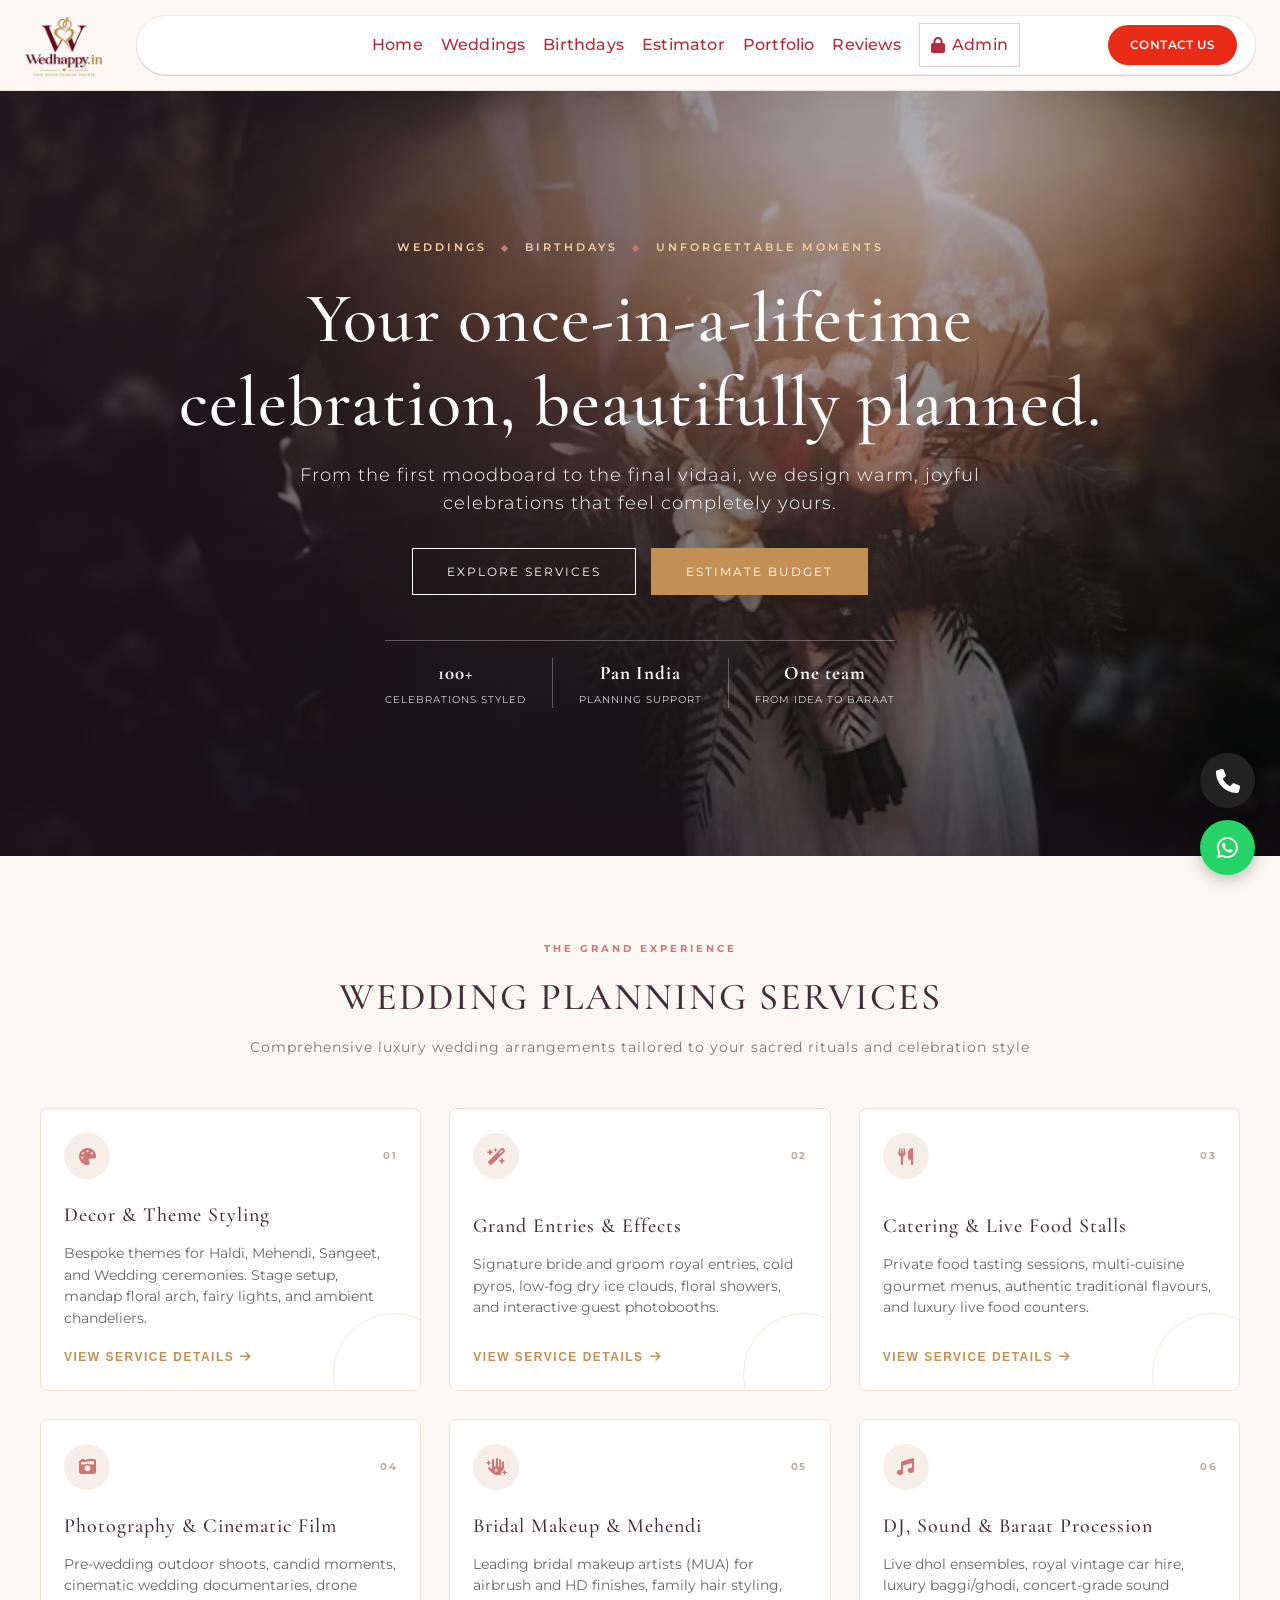
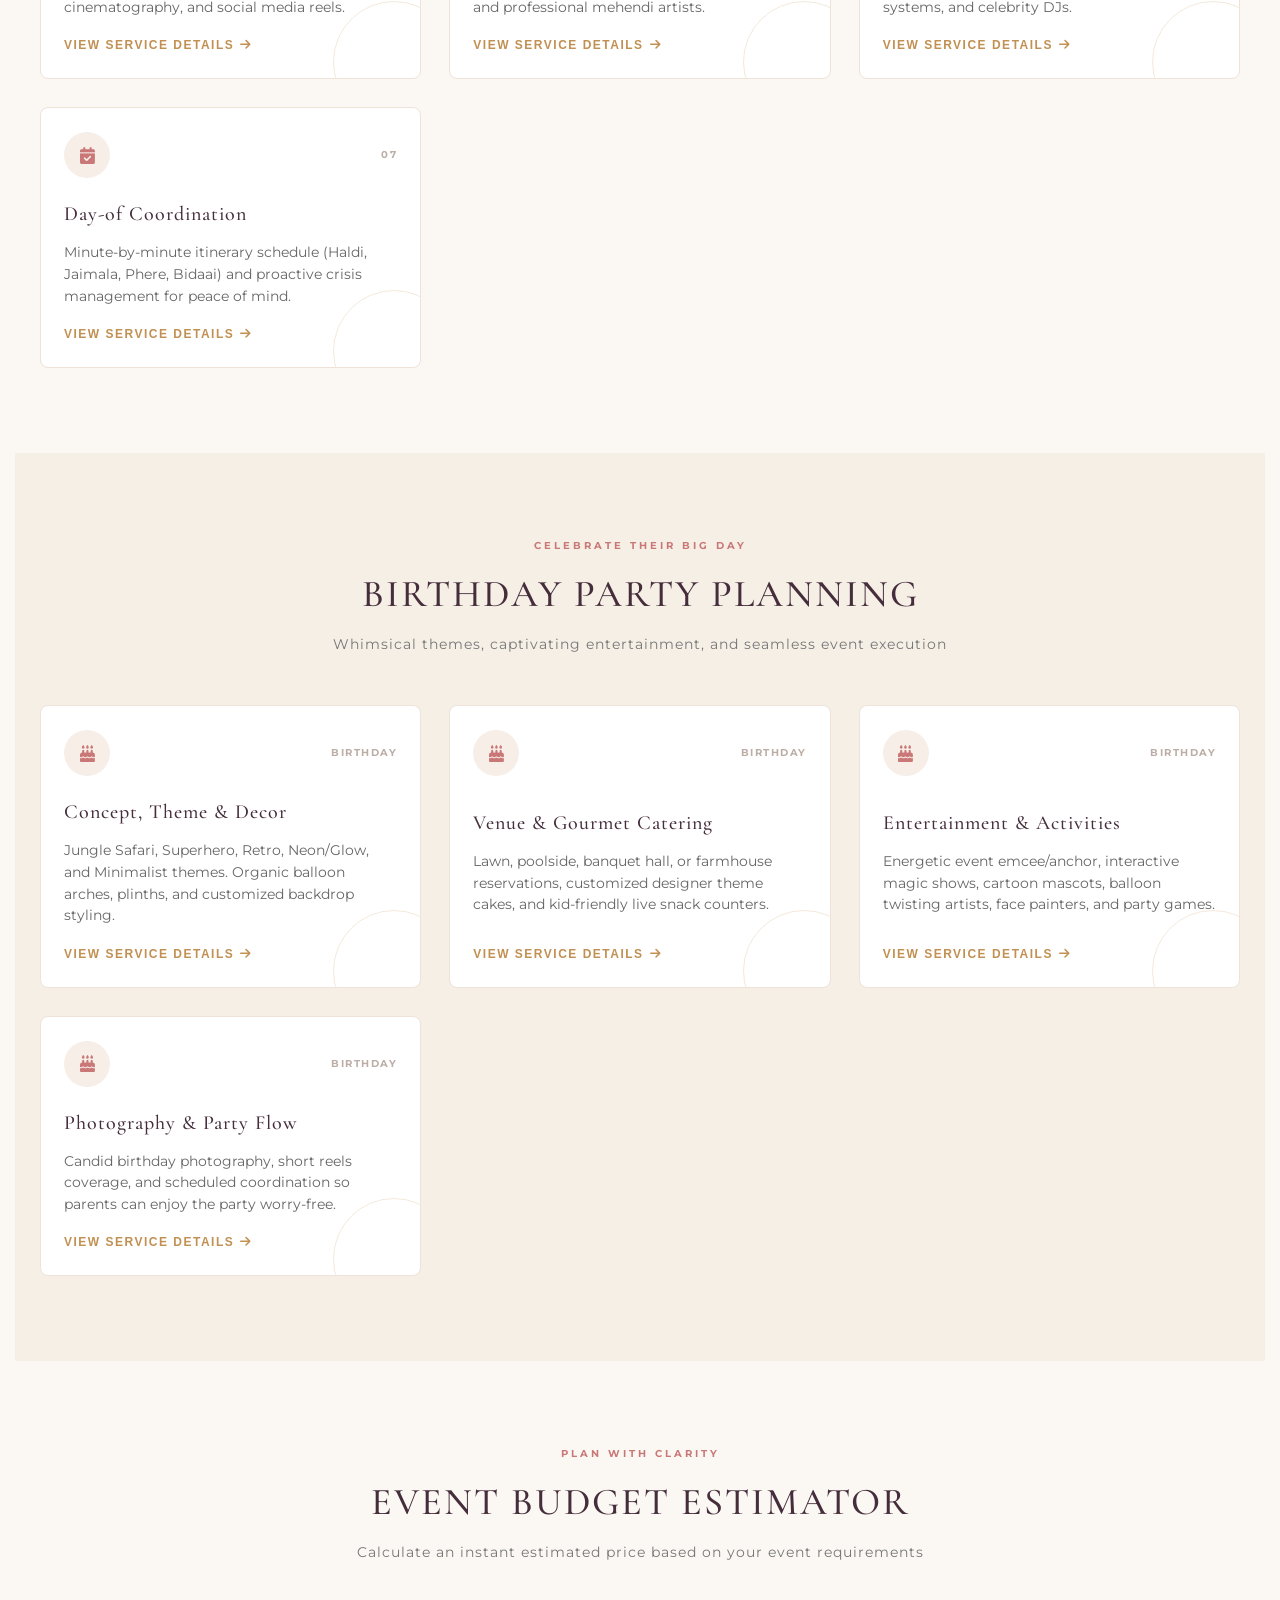
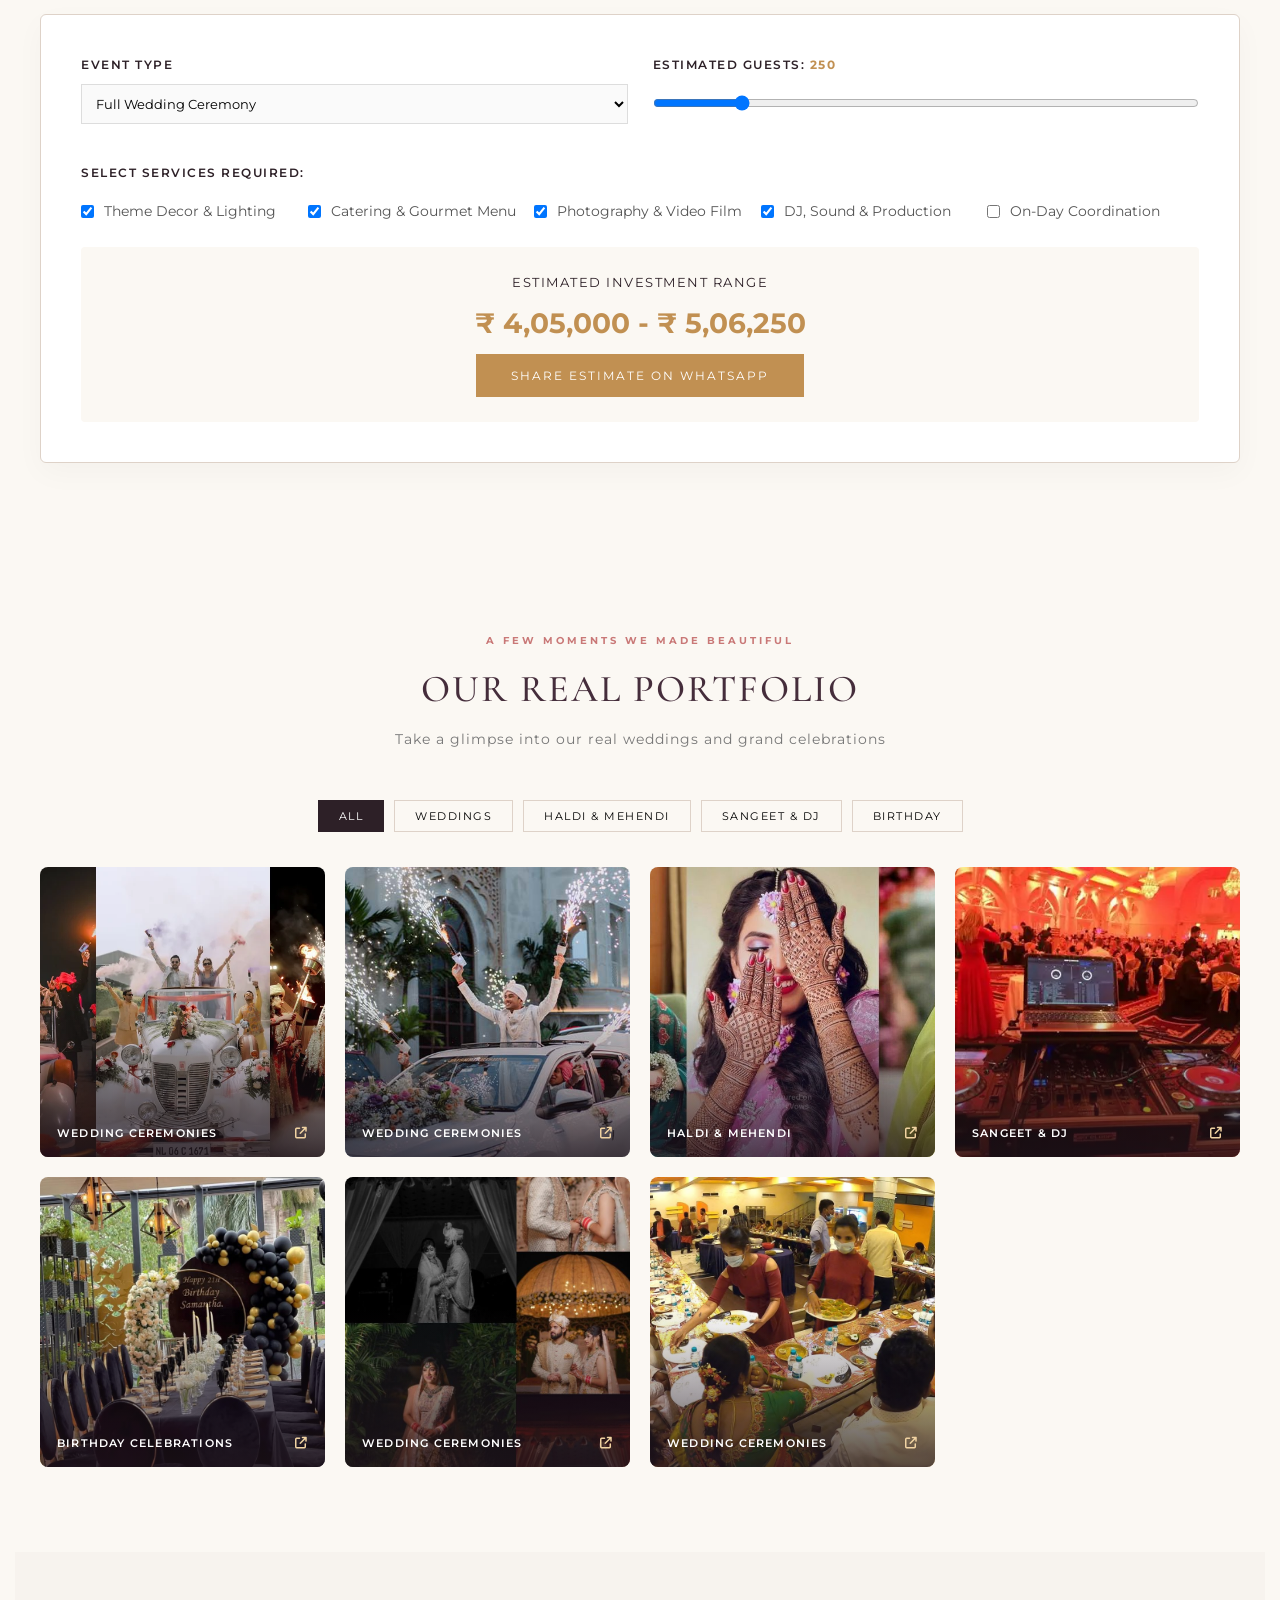
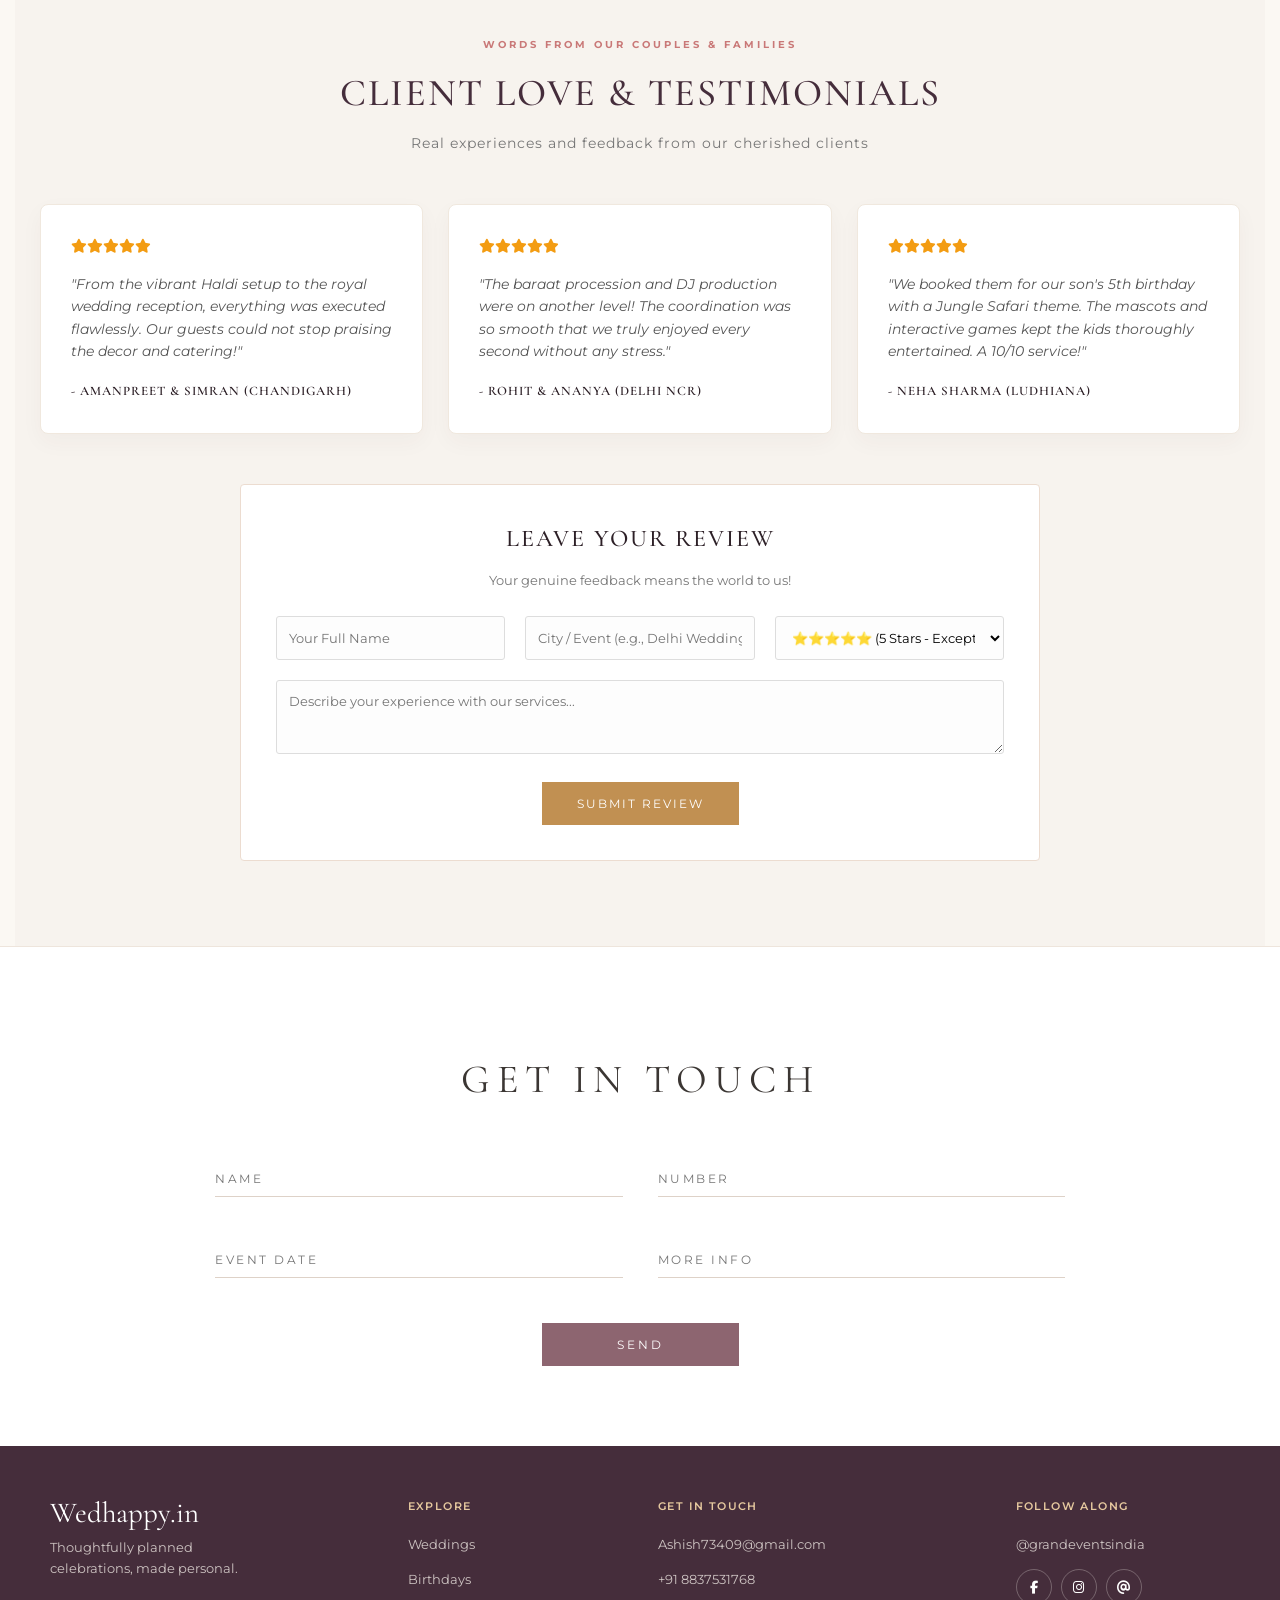
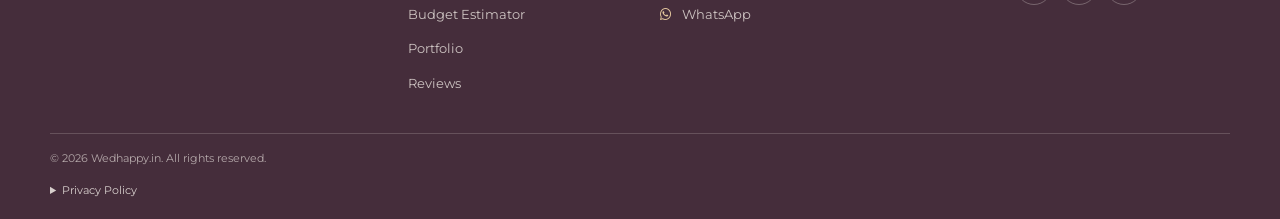
==== index.html @ eea7ccdf "logo added" ====
<!DOCTYPE html>
<html lang="en">
<head>
  <meta charset="UTF-8">
  <meta name="viewport" content="width=device-width, initial-scale=1.0">
  <title>WedHappy | Wedding Planner & Event Management</title>
  <meta name="description" content="Plan your dream wedding with WedHappy. Explore wedding planning, birthday celebrations, event decoration, and budget estimation services.">
  <meta name="keywords" content="wedding planner, event management, birthday party planner, wedding decor, catering services, event budget estimator, WedHappy, luxury wedding planner India">
  <meta name="robots" content="index, follow">
  <link rel="canonical" href="https://wedhappy.in/">

  <!-- Schema.org JSON-LD Structured Data -->
  <script type="application/ld+json">
  {
    "@context": "https://schema.org",
    "@type": "EventPlanner",
    "name": "WedHappy",
    "url": "https://wedhappy.in/",
    "logo": "https://wedhappy.in/public/new-logo.png",
    "image": "https://wedhappy.in/public/new-logo.png",
    "description": "WedHappy is a premier wedding planning and event management agency in India, specializing in luxury weddings, birthday party planning, theme decor, catering, photography, and event budget estimation.",
    "telephone": "+91-8837531768",
    "email": "Ashish73409@gmail.com",
    "priceRange": "₹₹₹",
    "address": {
      "@type": "PostalAddress",
      "addressCountry": "IN"
    },
    "sameAs": [
      "https://www.instagram.com/grandeventsindia/",
      "https://www.facebook.com/grandeventsindia",
      "https://www.threads.net/@grandeventsindia"
    ],
    "hasOfferCatalog": {
      "@type": "OfferCatalog",
      "name": "Event Management & Planning Services",
      "itemListElement": [
        {
          "@type": "Offer",
          "itemOffered": {
            "@type": "Service",
            "name": "Wedding Planning Services",
            "description": "Comprehensive luxury wedding arrangements tailored to your sacred rituals and celebration style."
          }
        },
        {
          "@type": "Offer",
          "itemOffered": {
            "@type": "Service",
            "name": "Birthday Party Planning",
            "description": "Whimsical themes, captivating entertainment, and seamless event execution for birthdays."
          }
        },
        {
          "@type": "Offer",
          "itemOffered": {
            "@type": "Service",
            "name": "Event Budget Estimator",
            "description": "Instant online budget estimation for weddings, pre-wedding functions, and birthday celebrations."
          }
        }
      ]
    }
  }
  </script>

  <!-- Open Graph / Social Sharing -->
  <meta property="og:type" content="website">
  <meta property="og:site_name" content="WedHappy">
  <meta property="og:title" content="WedHappy | Wedding Planner & Event Management">
  <meta property="og:description" content="Explore wedding planning, birthday celebrations, event decoration, and budget estimation services with WedHappy.">
  <meta property="og:url" content="https://wedhappy.in/">
  <meta property="og:image" content="https://wedhappy.in/public/new-logo.png">
  <meta property="og:image:alt" content="WedHappy wedding and event planning">

  <!-- Twitter / X Sharing -->
  <meta name="twitter:card" content="summary_large_image">
  <meta name="twitter:title" content="WedHappy | Wedding Planner">
  <meta name="twitter:description" content="Plan your dream wedding and celebrations with WedHappy.">
  <meta name="twitter:image" content="https://wedhappy.in/public/new-logo.png">

  <link rel="icon" type="image/png" href="public/bg-l.png">
  
  <!-- Fonts -->
  <link rel="preconnect" href="https://fonts.googleapis.com">
  <link rel="preconnect" href="https://fonts.gstatic.com" crossorigin>
  <link href="https://fonts.googleapis.com/css2?family=Cormorant+Garamond:ital,wght@0,400;0,600;1,400&family=Montserrat:wght@300;400;500;600;700&display=swap" rel="stylesheet">
  
  <!-- FontAwesome -->
  <link rel="stylesheet" href="https://cdnjs.cloudflare.com/ajax/libs/font-awesome/6.4.0/css/all.min.css">

  <!-- Modular CSS Files -->
  <link rel="stylesheet" href="css/main.css">
  <link rel="stylesheet" href="css/components.css">
  <link rel="stylesheet" href="css/admin.css">
</head>
<body>

  <!-- ================= CLIENT FRONTEND VIEW ================= -->
  <main id="mainWebsiteView">
    <!-- NAVIGATION BAR -->
    <header>
      <div class="nav-container">
        <a href="#home" class="brand-logo" id="siteLogo" aria-label="Wedhappy.in home">
          <img src="public/new-logo.png" alt="WedHappy.in, your dream wedding partner" class="logo-img">
        </a>

        <nav aria-label="Main navigation">
          <ul class="nav-links" id="navLinks">
            <li><a href="#home" class="nav-item">Home</a></li>
            <li><a href="#wedding-planner" class="nav-item">Weddings</a></li>
            <li><a href="#birthday-planner" class="nav-item">Birthdays</a></li>
            <li><a href="#estimator" class="nav-item">Estimator</a></li>
            <li><a href="#gallery" class="nav-item">Portfolio</a></li>
            <li><a href="#reviews" class="nav-item">Reviews</a></li>
            <li><a href="#admin" class="admin-nav-link nav-item"><i class="fa fa-lock" aria-hidden="true"></i> Admin</a></li>
            <li><a href="#contact" class="contact-nav-link nav-item">Contact Us</a></li>
          </ul>
        </nav>
        <button class="menu-toggle" id="menuToggle" type="button" aria-label="Open navigation menu" aria-expanded="false">
          <i class="fa fa-bars" aria-hidden="true"></i>
        </button>
      </div>
    </header>

    <!-- HERO SECTION -->
    <section class="hero" id="home">
      <span class="hero-eyebrow">WEDDINGS <i class="fa fa-diamond"></i> BIRTHDAYS <i class="fa fa-diamond"></i> UNFORGETTABLE MOMENTS</span>
      <h1 id="heroTitle">Your once-in-a-lifetime celebration, beautifully planned.</h1>
      <p id="heroSubtitle">From the first moodboard to the final vidaai, we design warm, joyful celebrations that feel completely yours.</p>
      <div class="hero-btn-group">
        <a href="#wedding-planner" class="btn-luxury">Explore Services</a>
        <a href="#estimator" class="btn-luxury btn-gold">Estimate Budget</a>
      </div>
      <div class="hero-proof" aria-label="Why couples choose Grand Celebrations">
        <span><strong>100+</strong> celebrations styled</span>
        <span><strong>Pan India</strong> planning support</span>
        <span><strong>One team</strong> from idea to baraat</span>
      </div>
    </section>

    <!-- WEDDING PLANNER SERVICES -->
    <section class="section-padding" id="wedding-planner">
      <div class="section-header">
        <span class="section-kicker">THE GRAND EXPERIENCE</span>
        <h2 class="section-title">Wedding Planning Services</h2>
        <p class="section-subtitle">Comprehensive luxury wedding arrangements tailored to your sacred rituals and celebration style</p>
      </div>
      <div class="services-grid" id="weddingServicesGrid"></div>
    </section>

    <!-- BIRTHDAY PARTY PLANNER SERVICES -->
    <section class="section-padding birthday-section" id="birthday-planner">
      <div class="section-header">
        <span class="section-kicker">CELEBRATE THEIR BIG DAY</span>
        <h2 class="section-title">Birthday Party Planning</h2>
        <p class="section-subtitle">Whimsical themes, captivating entertainment, and seamless event execution</p>
      </div>
      <div class="services-grid" id="birthdayServicesGrid"></div>
    </section>

    <!-- BUDGET CALCULATOR / ESTIMATOR -->
    <section class="section-padding" id="estimator">
      <div class="section-header">
        <span class="section-kicker">PLAN WITH CLARITY</span>
        <h2 class="section-title">Event Budget Estimator</h2>
        <p class="section-subtitle">Calculate an instant estimated price based on your event requirements</p>
      </div>

      <div class="calc-box">
        <div class="calc-row">
          <div class="calc-field">
            <label for="calcEventType">Event Type</label>
            <select id="calcEventType">
              <option value="wedding">Full Wedding Ceremony</option>
              <option value="prewedding">Pre-Wedding / Sangeet / Haldi</option>
              <option value="birthday">Birthday Party Celebration</option>
            </select>
          </div>

          <div class="calc-field">
            <label for="guestCount">Estimated Guests: <span id="guestCountVal" class="guest-count-val">250</span></label>
            <input type="range" id="guestCount" min="50" max="1500" step="50" value="250">
          </div>
        </div>

        <label class="calc-field-title">Select Services Required:</label>
        <div class="checkbox-group">
          <label class="checkbox-item"><input type="checkbox" id="srvDecor" checked> Theme Decor & Lighting</label>
          <label class="checkbox-item"><input type="checkbox" id="srvCatering" checked> Catering & Gourmet Menu</label>
          <label class="checkbox-item"><input type="checkbox" id="srvPhoto" checked> Photography & Video Film</label>
          <label class="checkbox-item"><input type="checkbox" id="srvDj" checked> DJ, Sound & Production</label>
          <label class="checkbox-item"><input type="checkbox" id="srvCoordination"> On-Day Coordination</label>
        </div>

        <div class="estimate-result">
          <p class="result-title">Estimated Investment Range</p>
          <span id="estimatedPriceDisplay">₹ 2,75,000 - ₹ 3,50,000</span>
          <button class="btn-luxury btn-gold" id="btnSendBudget">Share Estimate On WhatsApp</button>
        </div>
      </div>
    </section>

    <!-- PORTFOLIO / REAL GALLERY -->
    <section class="section-padding" id="gallery">
      <div class="section-header">
        <span class="section-kicker">A FEW MOMENTS WE MADE BEAUTIFUL</span>
        <h2 class="section-title">Our Real Portfolio</h2>
        <p class="section-subtitle">Take a glimpse into our real weddings and grand celebrations</p>
      </div>

      <div class="filter-buttons">
        <button class="filter-btn active" data-category="all">All</button>
        <button class="filter-btn" data-category="wedding">Weddings</button>
        <button class="filter-btn" data-category="haldi">Haldi & Mehendi</button>
        <button class="filter-btn" data-category="sangeet">Sangeet & DJ</button>
        <button class="filter-btn" data-category="birthday">Birthday</button>
      </div>

      <div class="gallery-grid" id="galleryGrid"></div>
    </section>

    <!-- TESTIMONIALS & USER REVIEWS -->
    <section class="section-padding reviews-section" id="reviews">
      <div class="section-header">
        <span class="section-kicker">WORDS FROM OUR COUPLES &amp; FAMILIES</span>
        <h2 class="section-title">Client Love & Testimonials</h2>
        <p class="section-subtitle">Real experiences and feedback from our cherished clients</p>
      </div>

      <div class="testimonial-grid" id="reviewsContainer"></div>

      <div class="add-review-wrapper">
        <h3 class="serif-font" style="text-align: center; margin-bottom: 12px; font-size: 24px;">Leave Your Review</h3>
        <p style="text-align:center; font-size: 13px; color: #777; margin-bottom: 25px;">Your genuine feedback means the world to us!</p>
        
        <form id="userReviewForm">
          <div class="review-form-grid">
            <input type="text" id="reviewAuthor" placeholder="Your Full Name" required>
            <input type="text" id="reviewCity" placeholder="City / Event (e.g., Delhi Wedding)" required>
            <select id="reviewRating" required>
              <option value="5">⭐⭐⭐⭐⭐ (5 Stars - Exceptional)</option>
              <option value="4">⭐⭐⭐⭐ (4 Stars - Great)</option>
              <option value="3">⭐⭐⭐ (3 Stars - Good)</option>
            </select>
          </div>
          <textarea id="reviewComment" rows="3" placeholder="Describe your experience with our services..." required></textarea>
          <div style="text-align: center; margin-top: 20px;">
            <button type="submit" class="btn-luxury btn-gold">Submit Review</button>
          </div>
        </form>
      </div>
    </section>

    <!-- GET IN TOUCH FORM -->
    <section class="contact-wrapper" id="contact">
      <div class="contact-container">
        <h2 class="contact-title serif-font">GET IN TOUCH</h2>
        <form id="weddingInquiryForm">
          <div class="form-grid">
            <div class="form-group">
              <input type="text" id="clientName" placeholder="NAME" required>
            </div>
            <div class="form-group">
              <input type="tel" id="clientNumber" placeholder="NUMBER" required>
            </div>
            <div class="form-group">
              <input type="text" id="weddingDate" placeholder="Event DATE" onfocus="(this.type='date')" onblur="(this.type='text')">
            </div>
            <div class="form-group">
              <input type="text" id="moreInfo" placeholder="MORE INFO">
            </div>
          </div>
          <button type="submit" class="btn-send">SEND</button>
        </form>
      </div>
    </section>

    <!-- FOOTER -->
    <footer>
      <div class="footer-inner">
        <div class="footer-grid">
          <div class="footer-col footer-intro">
            <a href="#home" class="footer-brand">Wedhappy.in</a>
            <p>Thoughtfully planned celebrations, made personal.</p>
          </div>
          <div class="footer-col">
            <h4 class="serif-font">EXPLORE</h4>
            <ul class="footer-links">
              <li><a href="#wedding-planner">Weddings</a></li>
              <li><a href="#birthday-planner">Birthdays</a></li>
              <li><a href="#estimator">Budget Estimator</a></li>
              <li><a href="#gallery">Portfolio</a></li>
              <li><a href="#reviews">Reviews</a></li>
            </ul>
          </div>
          <div class="footer-col">
            <h4 class="serif-font">GET IN TOUCH</h4>
            <ul class="footer-links footer-contact-links">
              <li><a href="mailto:Ashish73409@gmail.com" id="footerEmail"><i class="fa-solid fa-envelope" aria-hidden="true"></i> Ashish73409@gmail.com</a></li>
              <li><a href="tel:+918837531768" id="footerPhone"><i class="fa-solid fa-phone" aria-hidden="true"></i> +91 88375 31768</a></li>
              <li><a href="https://wa.me/918837531768" id="footerWhatsapp" target="_blank" rel="noopener noreferrer"><i class="fa-brands fa-whatsapp" aria-hidden="true"></i> WhatsApp</a></li>
            </ul>
          </div>
          <div class="footer-col">
            <h4 class="serif-font">FOLLOW ALONG</h4>
            <a href="https://www.instagram.com/grandeventsindia/" class="footer-handle" id="footerHandle" target="_blank" rel="noopener noreferrer">@grandeventsindia</a>
            <div class="footer-social" aria-label="Social media links">
              <a href="https://www.facebook.com/grandeventsindia" id="footerFacebook" target="_blank" rel="noopener noreferrer" aria-label="Facebook" title="Facebook"><i class="fa-brands fa-facebook-f" aria-hidden="true"></i></a>
              <a href="https://www.instagram.com/grandeventsindia/" id="footerInstagram" target="_blank" rel="noopener noreferrer" aria-label="Instagram" title="Instagram"><i class="fa-brands fa-instagram" aria-hidden="true"></i></a>
              <a href="https://www.threads.net/@grandeventsindia" id="footerThreads" target="_blank" rel="noopener noreferrer" aria-label="Threads" title="Threads"><i class="fa-solid fa-at" aria-hidden="true"></i></a>
            </div>
          </div>
        </div>

        <div class="footer-bottom">
          <span>&copy; <span id="footerYear"></span> Wedhappy.in. All rights reserved.</span>
          <details class="footer-policy" id="privacy-policy">
            <summary>Privacy Policy</summary>
            <div class="footer-policy-content">
              <p>Inquiry details and reviews submitted on this site are saved in this browser on this device. They are not sent to a website server by this site.</p>
              <p>When you submit an inquiry, WhatsApp opens with the details you entered so you can choose whether to send them. WhatsApp handles any information you share there under its own privacy policy.</p>
              <p>Reviews include the name, city, rating, and comment you provide, and are shown on this site in this browser. Avoid entering sensitive personal information.</p>
              <p>To remove locally saved information, clear this site's data in your browser settings. For questions, contact <a href="mailto:Ashish73409@gmail.com">Ashish73409@gmail.com</a>.</p>
            </div>
          </details>
        </div>
      </div>
    </footer>

    <!-- FLOATING ACTIONS -->
    <div class="floating-actions">
      <a href="tel:8837531768" class="action-btn btn-phone" id="floatingPhone" title="Direct Phone Call">
        <i class="fa fa-phone"></i>
      </a>
      <a href="https://wa.me/918837531768?text=Hey,%20I%20am%20looking%20for%20Event%20services." target="_blank" class="action-btn btn-whatsapp" id="floatingWhatsapp" title="Chat on WhatsApp">
        <i class="fab fa-whatsapp"></i>
      </a>
    </div>

    <!-- SERVICE DETAIL MODAL -->
    <div class="modal-overlay" id="serviceModal">
      <div class="modal-content">
        <button class="close-modal" id="closeModalBtn" aria-label="Close Modal">&times;</button>
        <h3 class="serif-font modal-title" id="modalTitle">Service Title</h3>
        <p class="modal-desc" id="modalDesc">Service details</p>
        <button class="btn-luxury btn-gold modal-btn" id="modalBookBtn">
          Inquire For This Service On WhatsApp
        </button>
      </div>
    </div>
  </main>

  <!-- ================= ADMIN PORTAL VIEW (#admin) ================= -->
  <aside id="adminContainer" class="admin-wrapper" style="display: none;">
    <!-- LOGIN SCREEN -->
    <div id="adminLoginScreen" class="admin-login-box">
      <div class="admin-card">
        <h2 class="serif-font" style="margin-bottom: 8px;">Admin Portal Login</h2>
        <p style="font-size: 13px; color: #777; margin-bottom: 25px;">Enter credentials to manage images, services, and content</p>
        <form id="adminLoginForm">
          <div class="admin-form-group">
            <label for="adminUser">Username</label>
            <input type="text" id="adminUser" placeholder="Enter Username" required>
          </div>
          <div class="admin-form-group">
            <label for="adminPass">Password</label>
            <input type="password" id="adminPass" placeholder="Enter Password" required>
          </div>
          <div id="loginErrorMsg" class="error-msg" style="display: none;">Invalid Username or Password!</div>
          <button type="submit" class="btn-luxury btn-gold" style="width: 100%; margin-top: 15px;">Login to Dashboard</button>
          <button type="button" class="btn-text-back" id="btnBackToSite">Back to Main Website</button>
        </form>
      </div>
    </div>

    <!-- DASHBOARD -->
    <div id="adminDashboard" style="display: none;" class="admin-dashboard">
      <div class="admin-topbar">
        <div>
          <h2 class="serif-font">Control Center & Dashboard</h2>
          <span style="font-size: 13px; color: #888;">Logged in as: <strong>Admin@1</strong></span>
        </div>
        <div style="display: flex; gap: 10px;">
          <button class="btn-admin-action" id="btnViewLiveSite"><i class="fa fa-eye"></i> View Live Site</button>
          <button class="btn-admin-danger" id="btnAdminLogout"><i class="fa fa-sign-out-alt"></i> Logout</button>
        </div>
      </div>

      <!-- TABS -->
      <div class="admin-tabs">
        <button class="admin-tab-btn active" data-tab="tabPortfolio"><i class="fa fa-images"></i> Manage Portfolio Images</button>
        <button class="admin-tab-btn" data-tab="tabBirthdays"><i class="fa fa-birthday-cake"></i> Manage Birthday Services</button>
        <button class="admin-tab-btn" data-tab="tabGeneral"><i class="fa fa-cog"></i> General Settings & Footer</button>
        <button class="admin-tab-btn" data-tab="tabReviews"><i class="fa fa-star"></i> Reviews & Inquiries</button>
      </div>

      <!-- TAB 1: PORTFOLIO -->
      <section id="tabPortfolio" class="admin-tab-pane active">
        <div class="admin-content-grid">
          <div class="admin-section-card">
            <h3>Add New Portfolio Image</h3>
            <form id="addImageForm">
              <div class="admin-form-group">
                <label for="newImageCategory">Select Category</label>
                <select id="newImageCategory" required>
                  <option value="wedding">Weddings</option>
                  <option value="haldi">Haldi & Mehendi</option>
                  <option value="sangeet">Sangeet & DJ</option>
                  <option value="birthday">Birthday</option>
                </select>
              </div>
              <div class="admin-form-group">
                <label for="newImageFile">Upload From Device</label>
                <input type="file" id="newImageFile" accept="image/*">
                <small style="color: #777;">Or provide image URL below:</small>
              </div>
              <div class="admin-form-group">
                <label for="newImageUrl">Direct Image URL</label>
                <input type="url" id="newImageUrl" placeholder="https://images.unsplash.com/...">
              </div>
              <button type="submit" class="btn-luxury btn-gold" style="width:100%;">Upload & Add To Portfolio</button>
            </form>
          </div>

          <div class="admin-section-card">
            <h3>Existing Portfolio Photos</h3>
            <p style="font-size: 13px; color: #777; margin-bottom: 15px;">Delete or view current images in the gallery:</p>
            <div id="adminGalleryList" class="admin-gallery-preview-grid"></div>
          </div>
        </div>
      </section>

      <!-- TAB 2: BIRTHDAYS -->
      <section id="tabBirthdays" class="admin-tab-pane">
        <div class="admin-content-grid">
          <div class="admin-section-card">
            <h3 id="birthdayFormHeading">Add New Birthday Service</h3>
            <form id="birthdayServiceForm">
              <input type="hidden" id="editBirthdayServiceId">
              <div class="admin-form-group">
                <label for="bdayTitle">Service Title</label>
                <input type="text" id="bdayTitle" placeholder="e.g., Theme Balloon Setup" required>
              </div>
              <div class="admin-form-group">
                <label for="bdayShortDesc">Short Description (Card View)</label>
                <textarea id="bdayShortDesc" rows="3" placeholder="Brief summary visible on homepage card" required></textarea>
              </div>
              <div class="admin-form-group">
                <label for="bdayDetailedDesc">Detailed Inclusions (Popup View)</label>
                <textarea id="bdayDetailedDesc" rows="3" placeholder="Complete details for modal popup" required></textarea>
              </div>
              <button type="submit" id="bdaySubmitBtn" class="btn-luxury btn-gold" style="width: 100%;">Add Service</button>
              <button type="button" id="bdayCancelEditBtn" style="display:none; margin-top:8px; width:100%;" class="btn-text-back">Cancel Edit</button>
            </form>
          </div>

          <div class="admin-section-card">
            <h3>Current Birthday Planning Services</h3>
            <div id="adminBirthdayList" class="admin-list-container"></div>
          </div>
        </div>
      </section>

      <!-- TAB 3: GENERAL & FOOTER -->
      <section id="tabGeneral" class="admin-tab-pane">
        <div class="admin-section-card" style="max-width: 750px; margin: auto;">
          <h3>Homepage & Footer Details</h3>
          <form id="editContentForm">
            <div class="admin-form-group">
              <label for="editHeroTitle">Hero Headline</label>
              <input type="text" id="editHeroTitle" required>
            </div>
            <div class="admin-form-group">
              <label for="editHeroSubtitle">Hero Subtitle / Tagline</label>
              <textarea id="editHeroSubtitle" rows="3" required></textarea>
            </div>
            <div class="admin-form-group">
              <label for="editPhone">Contact Phone Number</label>
              <input type="text" id="editPhone" required>
            </div>
            <div class="admin-form-group">
              <label for="editWhatsapp">WhatsApp Number (Country code included, no + or spaces)</label>
              <input type="text" id="editWhatsapp" required>
            </div>
            <div class="admin-form-group">
              <label for="editEmail">Contact Email Address</label>
              <input type="email" id="editEmail" required>
            </div>
            <div class="admin-form-group">
              <label for="editSocialHandle">Social Media Handle (Footer)</label>
              <input type="text" id="editSocialHandle" required>
            </div>
            <div class="admin-rate-settings">
              <h4>Estimator Budget Rates (INR)</h4>
              <div class="admin-rate-grid">
                <div class="admin-form-group">
                  <label for="estimatorWeddingRate">Wedding per guest</label>
                  <input type="number" id="estimatorWeddingRate" min="0" step="100" required>
                </div>
                <div class="admin-form-group">
                  <label for="estimatorPreweddingRate">Pre-wedding per guest</label>
                  <input type="number" id="estimatorPreweddingRate" min="0" step="100" required>
                </div>
                <div class="admin-form-group">
                  <label for="estimatorBirthdayRate">Birthday per guest</label>
                  <input type="number" id="estimatorBirthdayRate" min="0" step="100" required>
                </div>
                <div class="admin-form-group">
                  <label for="estimatorDecorCost">Decor &amp; lighting</label>
                  <input type="number" id="estimatorDecorCost" min="0" step="1000" required>
                </div>
                <div class="admin-form-group">
                  <label for="estimatorPhotoCost">Photography &amp; video</label>
                  <input type="number" id="estimatorPhotoCost" min="0" step="1000" required>
                </div>
                <div class="admin-form-group">
                  <label for="estimatorDjCost">DJ &amp; production</label>
                  <input type="number" id="estimatorDjCost" min="0" step="1000" required>
                </div>
                <div class="admin-form-group">
                  <label for="estimatorCoordinationCost">On-day coordination</label>
                  <input type="number" id="estimatorCoordinationCost" min="0" step="1000" required>
                </div>
                <div class="admin-form-group">
                  <label for="estimatorRangePercent">Upper estimate margin (%)</label>
                  <input type="number" id="estimatorRangePercent" min="0" max="300" step="1" required>
                </div>
              </div>
            </div>
            <button type="submit" class="btn-luxury btn-gold" style="width: 100%;">Save Website & Footer Changes</button>
          </form>
        </div>
      </section>

      <!-- TAB 4: REVIEWS & INQUIRIES -->
      <section id="tabReviews" class="admin-tab-pane">
        <div class="admin-content-grid">
          <div class="admin-section-card">
            <h3>Manage Client Reviews</h3>
            <div id="adminReviewsList" class="admin-list-container"></div>
          </div>
          <div class="admin-section-card">
            <h3>Received Form Inquiries</h3>
            <div id="adminInquiriesList" class="admin-list-container"></div>
          </div>
        </div>
      </section>
    </div>
  </aside>

  <!-- Modular Scripts in Order -->
  <script src="js/storage.js"></script>
  <script src="js/services.js"></script>
  <script src="js/gallery.js"></script>
  <script src="js/estimator.js"></script>
  <script src="js/reviews.js"></script>
  <script src="js/admin.js"></script>
  <script src="js/app.js"></script>
</body>
</html>
---- css/main.css ----
:root {
  --primary-color: #2d2027;
  --bg-cream: #fbf8f3;
  --card-bg: #ffffff;
  --accent-beige: #efe4db;
  --border-gray: #ded2c8;
  --btn-gray: #8d6570;
  --btn-hover: #684852;
  --whatsapp-green: #25D366;
  --call-black: #222222;
  --gold: #c19052;
  --rose: #c97877;
  --plum: #452d3b;
}

* {
  box-sizing: border-box;
  margin: 0;
  padding: 0;
  scroll-behavior: smooth;
}

body {
  font-family: 'Montserrat', sans-serif;
  background-color: var(--bg-cream);
  color: var(--primary-color);
  line-height: 1.6;
  overflow-x: hidden;
}

h1, h2, h3, h4, .serif-font {
  font-family: 'Cormorant Garamond', serif;
  letter-spacing: 2px;
  text-transform: uppercase;
  font-weight: 500;
}

a {
  text-decoration: none;
  color: inherit;
}
header {
  position: sticky;
  top: 0;
  z-index: 1000;
  background: rgba(251, 248, 243, 0.97);
  border-bottom: 1px solid rgba(69, 45, 59, 0.1);
  backdrop-filter: blur(12px);
}

.nav-container {
  max-width: 1440px;
  margin: 0 auto;
  min-height: 76px;
  padding: 5px 24px;
  display: flex;
  justify-content: flex-start;
  align-items: center;
  gap: 32px;
  position: relative;
}

.brand-logo {
  display: flex;
  flex-direction: column;
  align-items: center;
  flex-shrink: 0;
}

.logo-img {
  width: 80px;
  height: 80px;
  object-fit: contain;
  display: block;
  mix-blend-mode: multiply;
}

.logo-divider {
  display: flex;
  align-items: center;
  justify-content: center;
  gap: 7px;
  width: 76%;
  margin: 2px 0;
  color: var(--gold);
}

.logo-divider::before,
.logo-divider::after {
  content: '';
  flex: 1;
  height: 1px;
  background: currentColor;
}

.logo-divider i {
  font-size: 10px;
}

.logo-tagline {
  color: var(--gold);
  font-size: 8px;
  font-weight: 500;
  letter-spacing: 0.8px;
  line-height: 1.2;
  white-space: nowrap;
}

nav {
  display: flex;
  align-items: center;
  flex: 1;
  min-height: 60px;
  padding: 0 18px;
  background: #fff;
  border: 1px solid rgba(69, 45, 59, 0.1);
  border-radius: 999px;
  box-shadow: 0 1px 0 rgba(45, 32, 39, 0.16);
}

.nav-links {
  position: relative;
  display: flex;
  list-style: none;
  gap: clamp(10px, 1.4vw, 24px);
  align-items: center;
  justify-content: center;
  margin: 0;
  padding: 0;
  width: 100%;
}

.nav-links li:last-child {
  position: absolute;
  right: 0;
}

.nav-item {
  text-decoration: none;
  color: #b32c3e;
  font-size: 16px;
  font-weight: 500;
  letter-spacing: 0.2px;
  transition: color 0.3s ease;
}

.nav-item:hover {
  color: var(--plum);
}

.admin-nav-link {
  display: inline-flex;
  align-items: center;
  gap: 7px;
  padding: 8px 11px;
  border: 1px solid var(--border-gray);
  transition: color 0.3s ease, border-color 0.3s ease, background 0.3s ease;
}

.admin-nav-link:hover {
  border-color: var(--gold);
  background: #fff;
}

.contact-nav-link {
  display: inline-flex;
  align-items: center;
  justify-content: center;
  min-height: 40px;
  padding: 0 22px;
  border-radius: 999px;
  background: #e72b16;
  color: #fff;
  font-size: 12px;
  font-weight: 600;
  letter-spacing: 0.4px;
  text-transform: uppercase;
  white-space: nowrap;
}

.contact-nav-link:hover {
  background: #c52534;
  color: #fff;
}

.menu-toggle {
  display: none;
  width: 42px;
  height: 42px;
  place-items: center;
  color: var(--plum);
  background: #fff;
  border: 1px solid var(--border-gray);
  cursor: pointer;
}

.menu-toggle i {
  font-size: 17px;
}
/* HERO */
.hero {
  position: relative;
  height: 85vh;
  min-height: 680px;
  background: linear-gradient(110deg, rgba(35, 20, 29, 0.78), rgba(35, 20, 29, 0.28) 62%, rgba(0,0,0,0.5)), 
              url('../public/hero%20section.avif') center/cover no-repeat;
  display: flex;
  flex-direction: column;
  justify-content: center;
  align-items: center;
  text-align: center;
  color: #fff;
  padding: 20px;
}

.hero::after {
  content: '';
  position: absolute;
  inset: auto 0 0;
  height: 110px;
  background: linear-gradient(transparent, rgba(35, 20, 29, 0.35));
  pointer-events: none;
}

.hero > * {
  position: relative;
  z-index: 1;
}

.hero-eyebrow {
  margin-bottom: 20px;
  color: #f1d3a2;
  font-size: 11px;
  font-weight: 600;
  letter-spacing: 3px;
}

.hero-eyebrow i {
  margin: 0 8px;
  font-size: 7px;
  color: var(--rose);
}

.hero h1 {
  max-width: 960px;
  font-size: clamp(42px, 5.5vw, 72px);
  margin-bottom: 15px;
  line-height: 1.2;
  text-transform: none;
  letter-spacing: 1px;
}

.hero p {
  font-size: 18px;
  font-weight: 300;
  max-width: 780px;
  margin-bottom: 30px;
  letter-spacing: 1px;
}

.hero-btn-group {
  display: flex;
  gap: 15px;
}

.hero-proof {
  display: flex;
  gap: 26px;
  margin-top: 45px;
  padding-top: 17px;
  border-top: 1px solid rgba(255, 255, 255, 0.3);
  color: rgba(255, 255, 255, 0.8);
  font-size: 10px;
  letter-spacing: 1px;
  text-transform: uppercase;
}

.hero-proof span + span {
  padding-left: 26px;
  border-left: 1px solid rgba(255, 255, 255, 0.3);
}

.hero-proof strong {
  display: block;
  margin-bottom: 3px;
  color: #fff;
  font-family: 'Cormorant Garamond', serif;
  font-size: 19px;
  letter-spacing: 1px;
  text-transform: none;
}

/* FOOTER */
footer {
  background: var(--plum);
  color: #f8f3ed;
  padding: 52px 24px 20px;
}

.footer-inner {
  max-width: 1180px;
  margin: 0 auto;
}

.footer-grid {
  display: grid;
  grid-template-columns: 1.2fr 0.8fr 1.2fr 0.8fr;
  gap: 36px;
}

.footer-col h4 {
  color: #e6c99f;
  font-family: 'Montserrat', sans-serif;
  font-size: 11px;
  font-weight: 600;
  letter-spacing: 1.4px;
  margin-bottom: 16px;
}

.footer-col p,
.footer-col a {
  font-size: 13px;
  color: rgba(248, 243, 237, 0.76);
}

.footer-brand {
  display: inline-block;
  margin-bottom: 10px;
  color: #fff !important;
  font-family: 'Cormorant Garamond', serif;
  font-size: 29px !important;
  line-height: 1;
}

.footer-intro p {
  max-width: 220px;
}

.footer-links {
  display: grid;
  gap: 9px;
  list-style: none;
}

.footer-links a,
.footer-handle,
.footer-policy summary,
.footer-policy-content a {
  transition: color 0.2s ease;
}

.footer-links a:hover,
.footer-handle:hover,
.footer-policy summary:hover,
.footer-policy-content a:hover {
  color: #e6c99f;
}

.footer-contact-links a {
  display: inline-flex;
  align-items: center;
  gap: 9px;
}

.footer-contact-links i {
  width: 15px;
  color: #e6c99f;
  text-align: center;
}

.footer-handle {
  display: inline-block;
  margin-bottom: 14px;
}

.footer-social {
  display: flex;
  gap: 9px;
}

.footer-social a {
  display: grid;
  width: 36px;
  height: 36px;
  place-items: center;
  border: 1px solid rgba(248, 243, 237, 0.28);
  border-radius: 50%;
  color: #fff;
  transition: color 0.2s ease, border-color 0.2s ease, background 0.2s ease;
}

.footer-social a:hover {
  border-color: #e6c99f;
  background: #e6c99f;
  color: var(--plum);
}

.footer-bottom {
  display: flex;
  flex-wrap: wrap;
  align-items: center;
  justify-content: space-between;
  gap: 14px 24px;
  margin-top: 38px;
  padding-top: 16px;
  border-top: 1px solid rgba(248, 243, 237, 0.18);
  color: rgba(248, 243, 237, 0.62);
  font-size: 11px;
}

.footer-policy {
  flex: 1 0 100%;
}

.footer-policy summary {
  width: fit-content;
  color: rgba(248, 243, 237, 0.82);
  cursor: pointer;
}

.footer-policy-content {
  display: grid;
  gap: 8px;
  max-width: 780px;
  padding: 14px 0 2px;
  color: rgba(248, 243, 237, 0.76);
  font-size: 12px;
}

.footer-policy-content a {
  color: #e6c99f;
}

@media (max-width: 768px) {
  .nav-container { padding: 5px 18px; }
  .nav-container nav {
    display: none;
    position: absolute;
    top: 100%;
    left: 18px;
    right: 18px;
    width: auto;
    min-height: 0;
    padding: 8px;
    background: #fff;
    border: 1px solid var(--border-gray);
    border-radius: 8px;
    box-shadow: 0 14px 28px rgba(45, 32, 39, 0.12);
  }
  .nav-container.menu-open nav { display: block; }
  .nav-links { flex-direction: column; align-items: stretch; gap: 0; }
  .nav-links li:last-child { position: static; }
  .nav-item { display: flex; padding: 12px; }
  .admin-nav-link { border: 0; }
  .contact-nav-link { justify-content: center; margin: 8px 12px; padding: 0 16px; }
  .menu-toggle { display: grid; margin-left: auto; }
  .hero { min-height: 650px; padding: 30px 22px; }
  .hero-eyebrow { font-size: 9px; letter-spacing: 2px; line-height: 1.8; }
  .hero h1 { font-size: 38px; }
  .hero p { font-size: 15px; }
  .hero-btn-group { width: 100%; flex-direction: column; max-width: 280px; }
  .hero-proof { width: 100%; flex-direction: column; gap: 10px; margin-top: 30px; }
  .hero-proof span + span { padding-left: 0; border-left: 0; }
  .footer-grid { grid-template-columns: repeat(2, minmax(0, 1fr)); gap: 28px 20px; }
}

@media (max-width: 480px) {
  .footer-grid { grid-template-columns: 1fr; }
  .footer-bottom { align-items: flex-start; }
}
---- css/components.css ----
/* SECTIONS */
.section-padding {
  padding: 85px 25px;
  max-width: 1250px;
  margin: auto;
}

.section-header {
  text-align: center;
  margin-bottom: 50px;
}

.section-kicker {
  display: block;
  margin-bottom: 10px;
  color: var(--rose);
  font-size: 10px;
  font-weight: 700;
  letter-spacing: 3px;
}

.section-title {
  font-size: 38px;
  margin-bottom: 8px;
  color: var(--plum);
}

.section-subtitle {
  font-size: 14px;
  color: #777;
  letter-spacing: 1px;
}

.birthday-section { background-color: #f5efe6; }
.reviews-section { background-color: #f7f3ee; }

/* BUTTONS */
.btn-luxury {
  display: inline-block;
  padding: 13px 34px;
  background: transparent;
  border: 1px solid #fff;
  color: #fff;
  letter-spacing: 2px;
  font-size: 12px;
  text-transform: uppercase;
  transition: 0.3s;
  cursor: pointer;
  font-family: inherit;
}

.btn-luxury:hover {
  background: #fff;
  color: #333;
}

.btn-gold {
  background: var(--gold);
  border: 1px solid var(--gold);
}

.btn-gold:hover {
  background: #9b753a;
  color: #fff;
}

/* SERVICES GRID */
.services-grid {
  display: grid;
  grid-template-columns: repeat(auto-fit, minmax(280px, 1fr));
  gap: 28px;
}

.service-card {
  background: #fff;
  border: 1px solid #eee2d9;
  padding: 24px 23px 26px;
  display: flex;
  flex-direction: column;
  justify-content: space-between;
  min-height: 255px;
  transition: transform 0.3s, box-shadow 0.3s, border-color 0.3s;
  border-radius: 8px;
  position: relative;
  overflow: hidden;
}

.service-card:hover {
  transform: translateY(-7px);
  border-color: #d4b58b;
  box-shadow: 0 18px 35px rgba(69, 45, 59, 0.1);
}

.service-card::after {
  content: '';
  position: absolute;
  right: -35px;
  bottom: -45px;
  width: 120px;
  height: 120px;
  border: 1px solid rgba(193, 144, 82, 0.2);
  border-radius: 50%;
}

.service-card-top {
  display: flex;
  align-items: center;
  justify-content: space-between;
  margin-bottom: 20px;
}

.service-icon {
  width: 46px;
  height: 46px;
  display: grid;
  place-items: center;
  border-radius: 50%;
  background: #f7eee8;
  color: var(--rose);
  font-size: 17px;
}

.service-number {
  color: #bcaea6;
  font-size: 10px;
  font-weight: 700;
  letter-spacing: 1.5px;
}

.service-card h3 {
  font-size: 20px;
  margin-bottom: 12px;
  color: var(--plum);
  letter-spacing: 1px;
  text-transform: none;
}

.service-card p {
  font-size: 13.5px;
  color: #666;
  margin-bottom: 20px;
}

.open-modal-btn {
  background: none;
  border: none;
  color: var(--gold);
  font-size: 12px;
  letter-spacing: 1.5px;
  font-weight: 600;
  text-transform: uppercase;
  cursor: pointer;
  text-align: left;
  display: inline-flex;
  align-items: center;
  gap: 6px;
}

/* BUDGET ESTIMATOR */
.calc-box {
  background: #fff;
  border: 1px solid var(--border-gray);
  padding: 40px;
  border-radius: 6px;
  box-shadow: 0 10px 30px rgba(0,0,0,0.03);
}

.calc-row {
  display: grid;
  grid-template-columns: repeat(auto-fit, minmax(240px, 1fr));
  gap: 25px;
  margin-bottom: 30px;
}

.calc-field label {
  display: block;
  font-size: 12px;
  letter-spacing: 1.5px;
  text-transform: uppercase;
  margin-bottom: 10px;
  font-weight: 600;
}

.calc-field select, .calc-field input[type="range"] {
  width: 100%;
  padding: 10px;
  border: 1px solid #ddd;
  background: #fafafa;
  font-family: inherit;
}

.guest-count-val {
  color: var(--gold);
  font-weight: bold;
}

.calc-field-title {
  font-size: 12px;
  letter-spacing: 1.5px;
  text-transform: uppercase;
  font-weight: 600;
}

.checkbox-group {
  display: grid;
  grid-template-columns: repeat(auto-fit, minmax(200px, 1fr));
  gap: 15px;
  margin-top: 15px;
}

.checkbox-item {
  display: flex;
  align-items: center;
  gap: 10px;
  font-size: 14px;
  color: #555;
}

.estimate-result {
  text-align: center;
  padding: 25px;
  background: var(--bg-cream);
  border-radius: 4px;
  margin-top: 25px;
}

.result-title {
  font-size: 13px;
  text-transform: uppercase;
  letter-spacing: 1.5px;
}

.estimate-result span {
  font-size: 28px;
  font-weight: 700;
  color: var(--gold);
  display: block;
  margin: 8px 0;
}

/* PORTFOLIO FILTER */
.filter-buttons {
  display: flex;
  justify-content: center;
  align-items: center;
  flex-wrap: wrap;
  gap: 10px;
  margin-bottom: 35px;
  padding: 0 10px;
}

.filter-btn {
  padding: 8px 20px;
  border: 1px solid var(--border-gray);
  background: transparent;
  font-size: 11px;
  letter-spacing: 1.5px;
  text-transform: uppercase;
  cursor: pointer;
  white-space: nowrap;
  transition: all 0.25s ease;
  font-family: inherit;
}

.filter-btn.active, .filter-btn:hover {
  background: var(--primary-color);
  color: #fff;
  border-color: var(--primary-color);
}

@media (max-width: 600px) {
  .filter-buttons {
    flex-wrap: nowrap;
    overflow-x: auto;
    justify-content: flex-start;
    padding: 10px 15px;
    gap: 8px;
    -webkit-overflow-scrolling: touch;
    scrollbar-width: none;
  }
  .filter-buttons::-webkit-scrollbar {
    display: none;
  }
  .filter-btn {
    padding: 8px 14px;
    font-size: 10.5px;
    flex-shrink: 0;
  }
}

.gallery-grid {
  display: grid;
  grid-template-columns: repeat(auto-fit, minmax(280px, 1fr));
  gap: 20px;
}

.gallery-item {
  overflow: hidden;
  border-radius: 8px;
  height: 290px;
  position: relative;
  background: var(--plum);
}

.gallery-item img {
  width: 100%;
  height: 100%;
  object-fit: cover;
  transition: 0.4s ease;
}

.gallery-item:hover img {
  transform: scale(1.06);
}

.gallery-item::after {
  content: '';
  position: absolute;
  inset: 45% 0 0;
  background: linear-gradient(transparent, rgba(31, 19, 27, 0.75));
  pointer-events: none;
}

.gallery-caption {
  position: absolute;
  z-index: 1;
  right: 17px;
  bottom: 15px;
  left: 17px;
  display: flex;
  align-items: center;
  justify-content: space-between;
  color: #fff;
  font-size: 11px;
  font-weight: 600;
  letter-spacing: 1.2px;
  text-transform: uppercase;
}

.gallery-caption i {
  color: #f1d3a2;
  font-size: 12px;
}

/* REVIEWS */
.testimonial-grid {
  display: grid;
  grid-template-columns: repeat(auto-fit, minmax(300px, 1fr));
  gap: 25px;
}

.testimonial-card {
  background: #fff;
  border: 1px solid #f0e8de;
  padding: 30px;
  border-radius: 8px;
  box-shadow: 0 8px 22px rgba(69, 45, 59, 0.04);
}

.stars {
  color: #f39c12;
  margin-bottom: 15px;
  font-size: 14px;
}

.testimonial-card p {
  font-size: 14px;
  font-style: italic;
  color: #555;
  margin-bottom: 15px;
}

.client-name {
  font-weight: 600;
  font-size: 13px;
  letter-spacing: 1px;
}

.add-review-wrapper {
  background: #fff;
  max-width: 800px;
  margin: 50px auto 0 auto;
  padding: 35px;
  border: 1px solid #ecdcd0;
  border-radius: 4px;
}

.review-form-grid {
  display: grid;
  grid-template-columns: repeat(auto-fit, minmax(220px, 1fr));
  gap: 20px;
  margin-bottom: 20px;
}

.add-review-wrapper input, .add-review-wrapper select, .add-review-wrapper textarea {
  width: 100%;
  padding: 12px;
  border: 1px solid #ddd;
  background: #fdfdfd;
  font-family: inherit;
  font-size: 13px;
  border-radius: 3px;
}

/* CONTACT FORM */
.contact-wrapper {
  background-color: #ffffff;
  padding: 100px 20px 80px 20px;
  border-top: 1px solid #eee5dc;
}

.contact-container {
  max-width: 850px;
  margin: auto;
  text-align: center;
}

.contact-title {
  font-size: 40px;
  letter-spacing: 7px;
  margin-bottom: 50px;
  font-weight: 400;
  color: #3b3633;
}

.form-grid {
  display: grid;
  grid-template-columns: 1fr 1fr;
  gap: 45px 35px;
  margin-bottom: 45px;
}

.form-group input {
  width: 100%;
  border: none;
  border-bottom: 1px solid var(--border-gray);
  background: transparent;
  padding: 10px 0;
  font-size: 12px;
  letter-spacing: 2.5px;
  text-transform: uppercase;
  outline: none;
  font-family: inherit;
}

.form-group input:focus {
  border-bottom: 1.5px solid #000;
}

.btn-send {
  background-color: var(--btn-gray);
  color: #fff;
  border: none;
  padding: 14px 75px;
  font-size: 12px;
  letter-spacing: 3px;
  text-transform: uppercase;
  cursor: pointer;
  transition: background 0.3s ease;
  font-family: inherit;
}

.btn-send:hover {
  background-color: var(--btn-hover);
}

/* FLOATING ACTIONS */
.floating-actions {
  position: fixed;
  bottom: 25px;
  right: 25px;
  display: flex;
  flex-direction: column;
  gap: 12px;
  z-index: 9999;
}

.action-btn {
  width: 55px;
  height: 55px;
  border-radius: 50%;
  display: flex;
  justify-content: center;
  align-items: center;
  box-shadow: 0 4px 15px rgba(0,0,0,0.25);
  color: #fff;
  font-size: 24px;
  transition: transform 0.25s;
}

.action-btn:hover {
  transform: scale(1.1);
}

.btn-phone { background-color: var(--call-black); }
.btn-whatsapp { background-color: var(--whatsapp-green); }

/* MODAL */
.modal-overlay {
  display: none;
  position: fixed;
  top: 0; left: 0; width: 100%; height: 100%;
  background: rgba(0,0,0,0.7);
  z-index: 10000;
  justify-content: center;
  align-items: center;
  padding: 20px;
}

.modal-content {
  background: #fff;
  max-width: 600px;
  width: 100%;
  padding: 35px;
  border-radius: 4px;
  position: relative;
}

.close-modal {
  position: absolute;
  top: 15px;
  right: 20px;
  font-size: 24px;
  cursor: pointer;
  color: #777;
  background: none;
  border: none;
}

.modal-title {
  font-size: 24px;
  margin-bottom: 15px;
  color: var(--gold);
}

.modal-desc {
  color: #666;
  font-size: 14px;
  margin-bottom: 25px;
}

.modal-btn {
  cursor: pointer;
  width: 100%;
}

@media (max-width: 768px) {
  .form-grid { grid-template-columns: 1fr; }
  .section-padding { padding: 68px 18px; }
  .section-title { font-size: 32px; }
  .section-subtitle { line-height: 1.7; }
  .services-grid { gap: 16px; }
  .gallery-grid { gap: 14px; }
  .gallery-item { height: 235px; }
}
---- css/admin.css ----
.admin-wrapper {
  min-height: 100vh;
  background-color: #f1ede8;
  padding: 40px 20px;
}

.admin-login-box {
  display: flex;
  justify-content: center;
  align-items: center;
  min-height: 80vh;
}

.admin-card {
  background: #fff;
  max-width: 420px;
  width: 100%;
  padding: 40px 30px;
  border-radius: 6px;
  box-shadow: 0 10px 35px rgba(0,0,0,0.08);
  text-align: center;
}

.admin-form-group {
  text-align: left;
  margin-bottom: 18px;
}

.admin-form-group label {
  display: block;
  font-size: 12px;
  font-weight: 600;
  text-transform: uppercase;
  margin-bottom: 6px;
}

.admin-form-group input, .admin-form-group textarea, .admin-form-group select {
  width: 100%;
  padding: 10px;
  border: 1px solid #ccc;
  border-radius: 4px;
  font-family: inherit;
  font-size: 13px;
}

.error-msg {
  color: #d9534f;
  font-size: 13px;
  margin-top: 8px;
}

.btn-text-back {
  background: none;
  border: none;
  color: #777;
  margin-top: 15px;
  cursor: pointer;
  text-decoration: underline;
  font-size: 12px;
}

.admin-dashboard {
  max-width: 1200px;
  margin: auto;
}

.admin-topbar {
  display: flex;
  justify-content: space-between;
  align-items: center;
  background: #fff;
  padding: 20px 30px;
  border-radius: 6px;
  margin-bottom: 20px;
  box-shadow: 0 4px 15px rgba(0,0,0,0.04);
}

.btn-admin-action {
  padding: 8px 18px;
  background: #333;
  color: #fff;
  border: none;
  border-radius: 4px;
  cursor: pointer;
  font-size: 12px;
}

.btn-admin-danger {
  padding: 8px 18px;
  background: #d9534f;
  color: #fff;
  border: none;
  border-radius: 4px;
  cursor: pointer;
  font-size: 12px;
}

.admin-tabs {
  display: flex;
  gap: 10px;
  margin-bottom: 25px;
  flex-wrap: wrap;
}

.admin-tab-btn {
  padding: 11px 20px;
  background: #fff;
  border: 1px solid #d4cdc5;
  border-radius: 4px;
  font-family: inherit;
  font-size: 13px;
  font-weight: 500;
  cursor: pointer;
  transition: 0.3s;
}

.admin-tab-btn.active, .admin-tab-btn:hover {
  background: var(--gold);
  color: #fff;
  border-color: var(--gold);
}

.admin-tab-pane {
  display: none;
}

.admin-tab-pane.active {
  display: block;
}

.admin-content-grid {
  display: grid;
  grid-template-columns: 1fr 1fr;
  gap: 30px;
}

.admin-section-card {
  background: #fff;
  padding: 30px;
  border-radius: 6px;
  box-shadow: 0 4px 15px rgba(0,0,0,0.04);
}

.admin-section-card h3 {
  margin-bottom: 20px;
  font-size: 20px;
  border-bottom: 1px solid #eee;
  padding-bottom: 10px;
}

.admin-rate-settings {
  margin: 24px 0;
  padding: 20px;
  border: 1px solid #e5ded4;
  border-radius: 4px;
  background: #faf8f5;
}

.admin-rate-settings h4 {
  margin-bottom: 16px;
  color: var(--plum);
  font-size: 15px;
}

.admin-rate-grid {
  display: grid;
  grid-template-columns: repeat(2, minmax(0, 1fr));
  gap: 0 16px;
}

.admin-list-container {
  max-height: 480px;
  overflow-y: auto;
  display: flex;
  flex-direction: column;
  gap: 12px;
}

.admin-item-box {
  background: #faf8f5;
  border: 1px solid #e7ded4;
  padding: 14px;
  border-radius: 4px;
  display: flex;
  justify-content: space-between;
  align-items: center;
  gap: 12px;
}

.admin-item-actions {
  display: flex;
  gap: 8px;
}

.admin-btn-edit {
  background: #3498db;
  color: #fff;
  border: none;
  padding: 6px 12px;
  border-radius: 3px;
  cursor: pointer;
  font-size: 11px;
}

.admin-delete-btn {
  background: #e74c3c;
  color: #fff;
  border: none;
  padding: 6px 12px;
  border-radius: 3px;
  cursor: pointer;
  font-size: 11px;
}

.admin-gallery-preview-grid {
  display: grid;
  grid-template-columns: repeat(auto-fit, minmax(130px, 1fr));
  gap: 12px;
  max-height: 450px;
  overflow-y: auto;
}

.admin-photo-card {
  position: relative;
  border-radius: 4px;
  overflow: hidden;
  height: 120px;
  border: 1px solid #ddd;
}

.admin-photo-card img {
  width: 100%;
  height: 100%;
  object-fit: cover;
}

.admin-photo-badge {
  position: absolute;
  top: 5px;
  left: 5px;
  background: rgba(0,0,0,0.7);
  color: #fff;
  font-size: 10px;
  padding: 2px 6px;
  border-radius: 3px;
  text-transform: capitalize;
}

.admin-photo-del {
  position: absolute;
  bottom: 5px;
  right: 5px;
  background: #e74c3c;
  color: #fff;
  border: none;
  border-radius: 3px;
  padding: 3px 8px;
  font-size: 10px;
  cursor: pointer;
}

@media (max-width: 768px) {
  .admin-content-grid { grid-template-columns: 1fr; }
}

@media (max-width: 520px) {
  .admin-rate-grid { grid-template-columns: 1fr; }
  .admin-rate-settings { padding: 16px; }
}
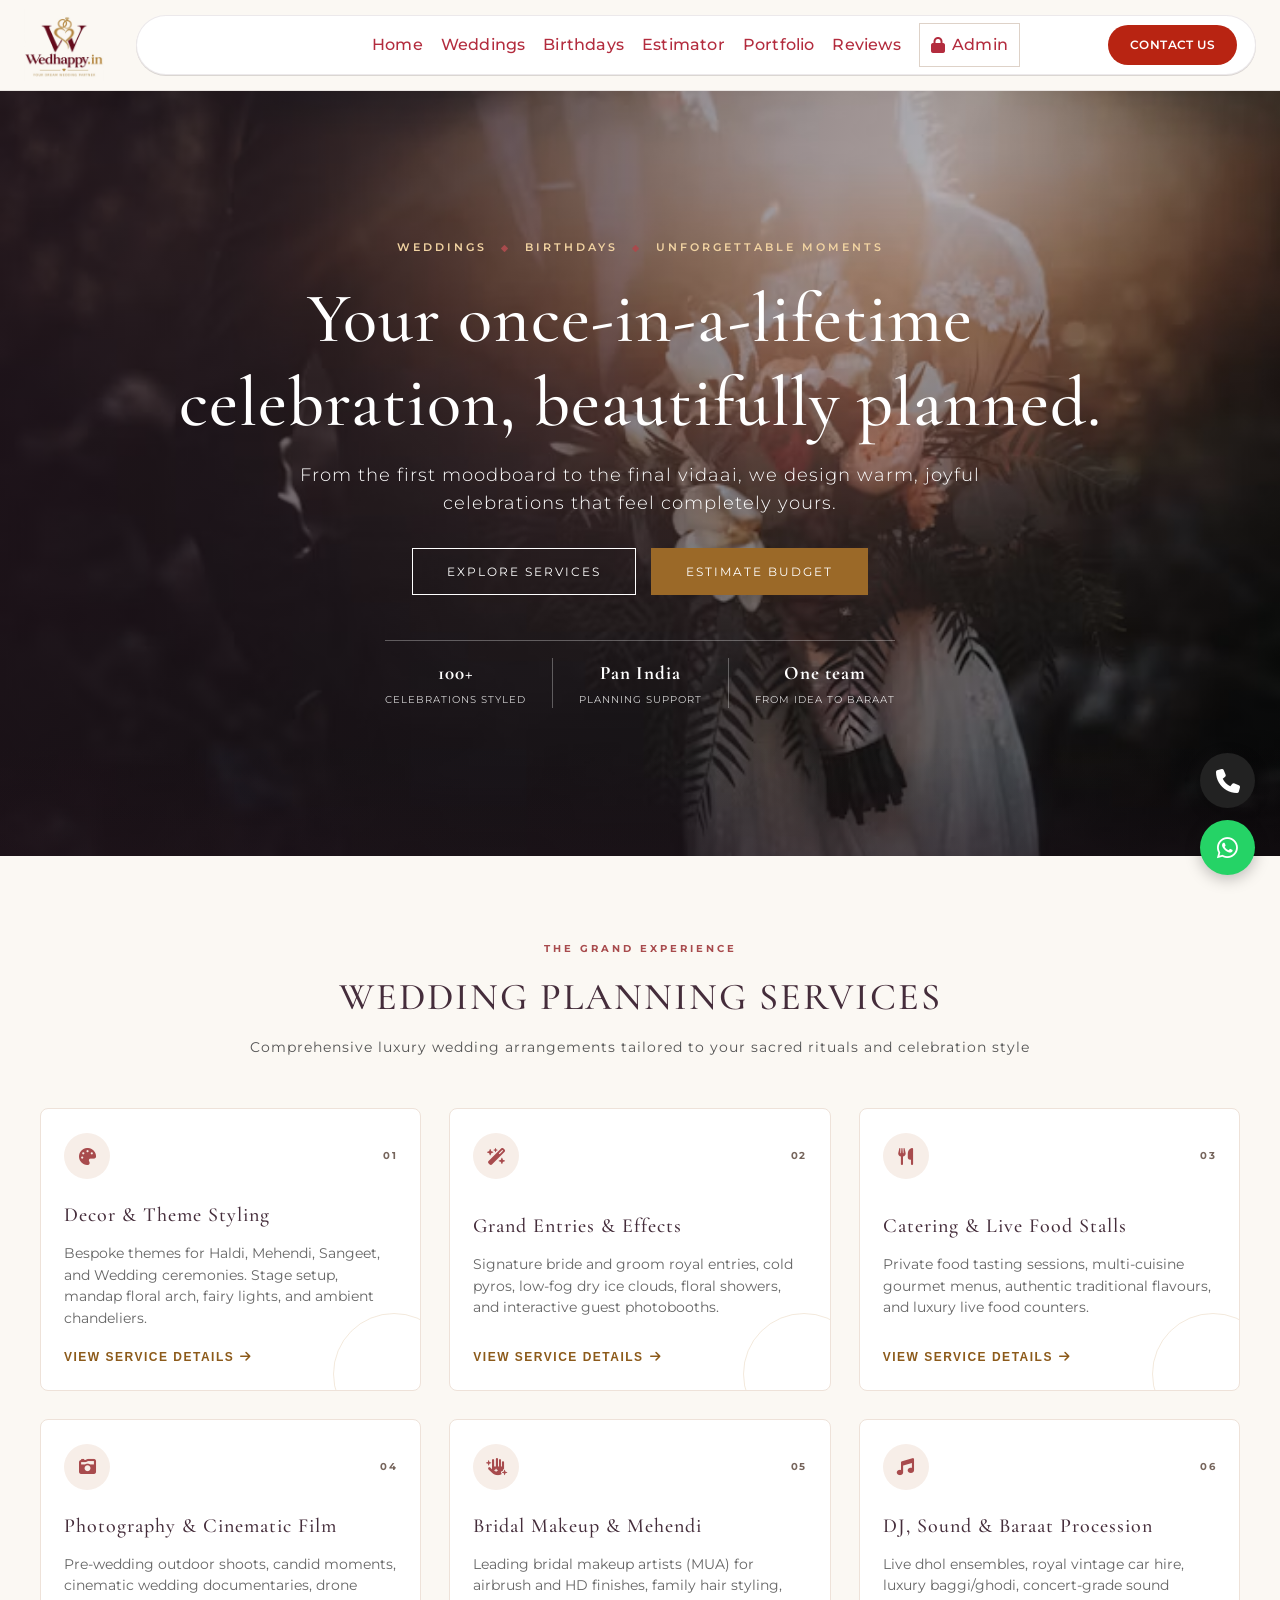
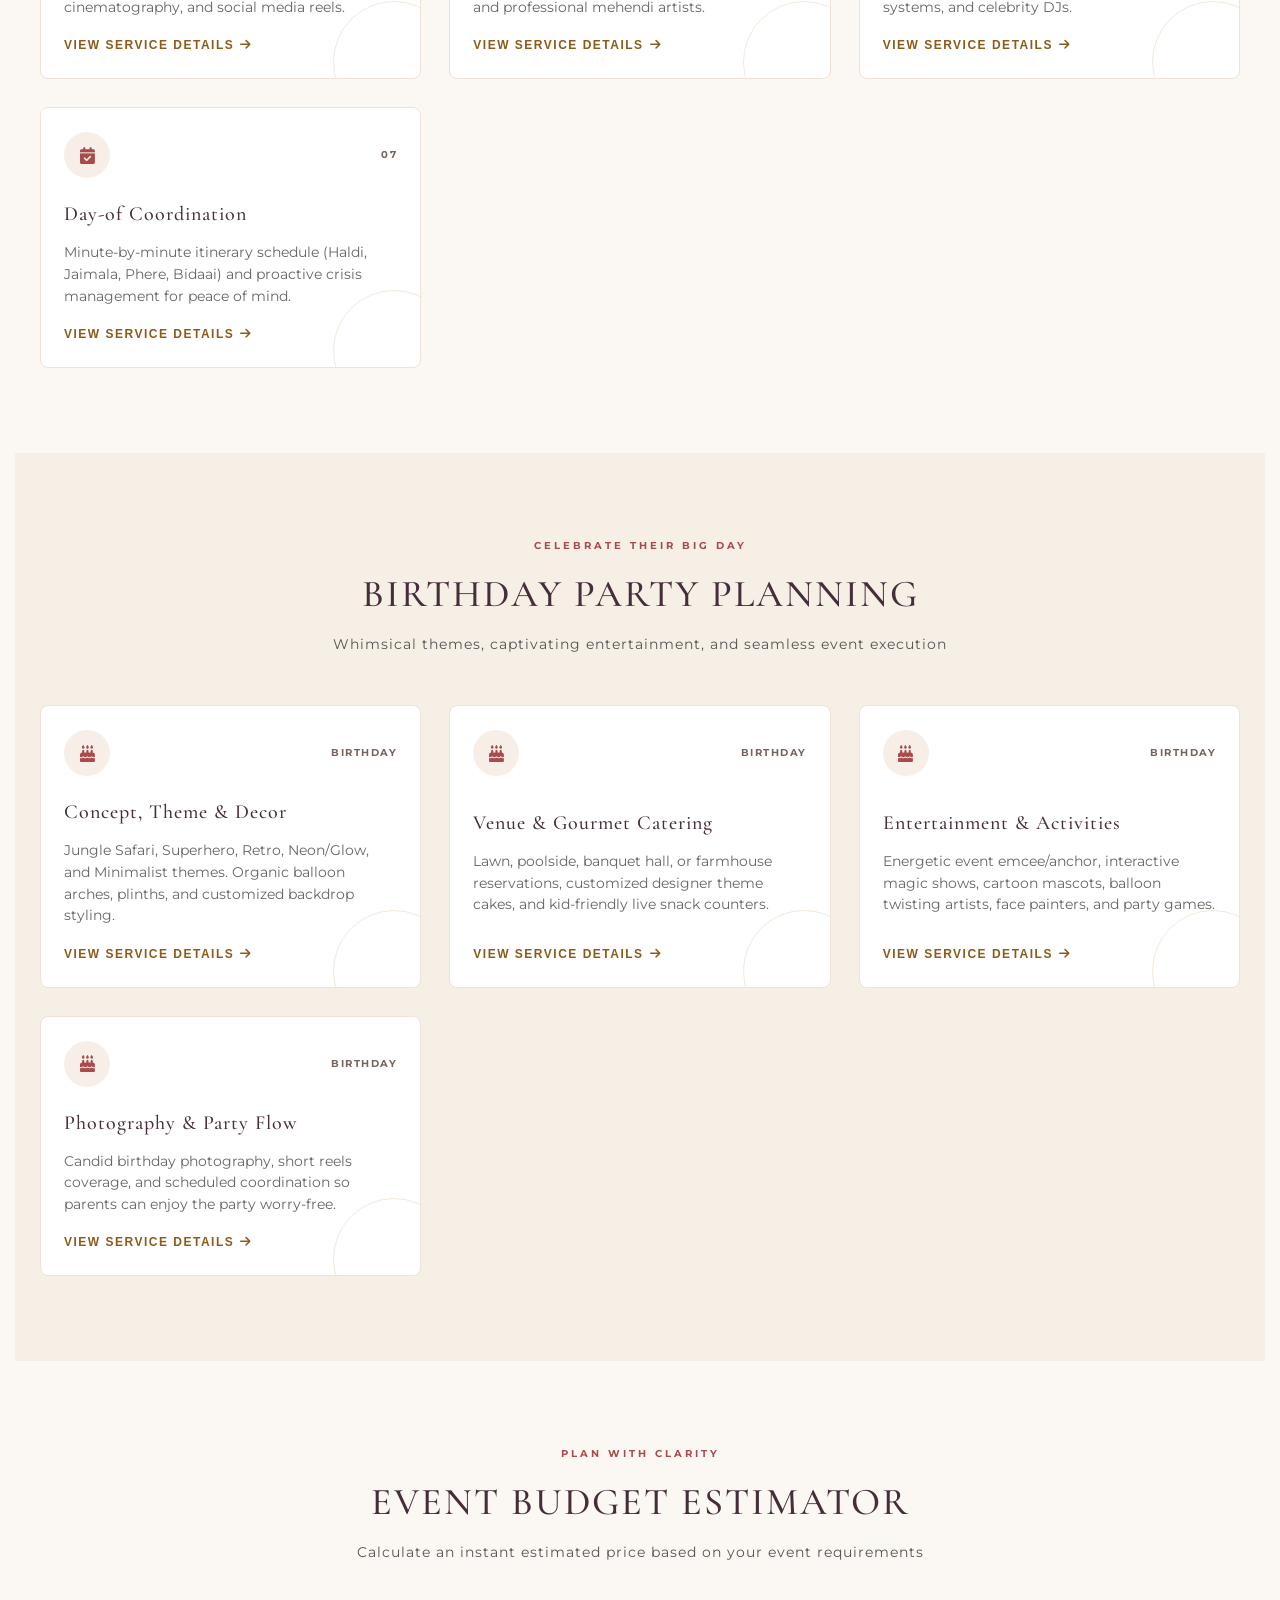
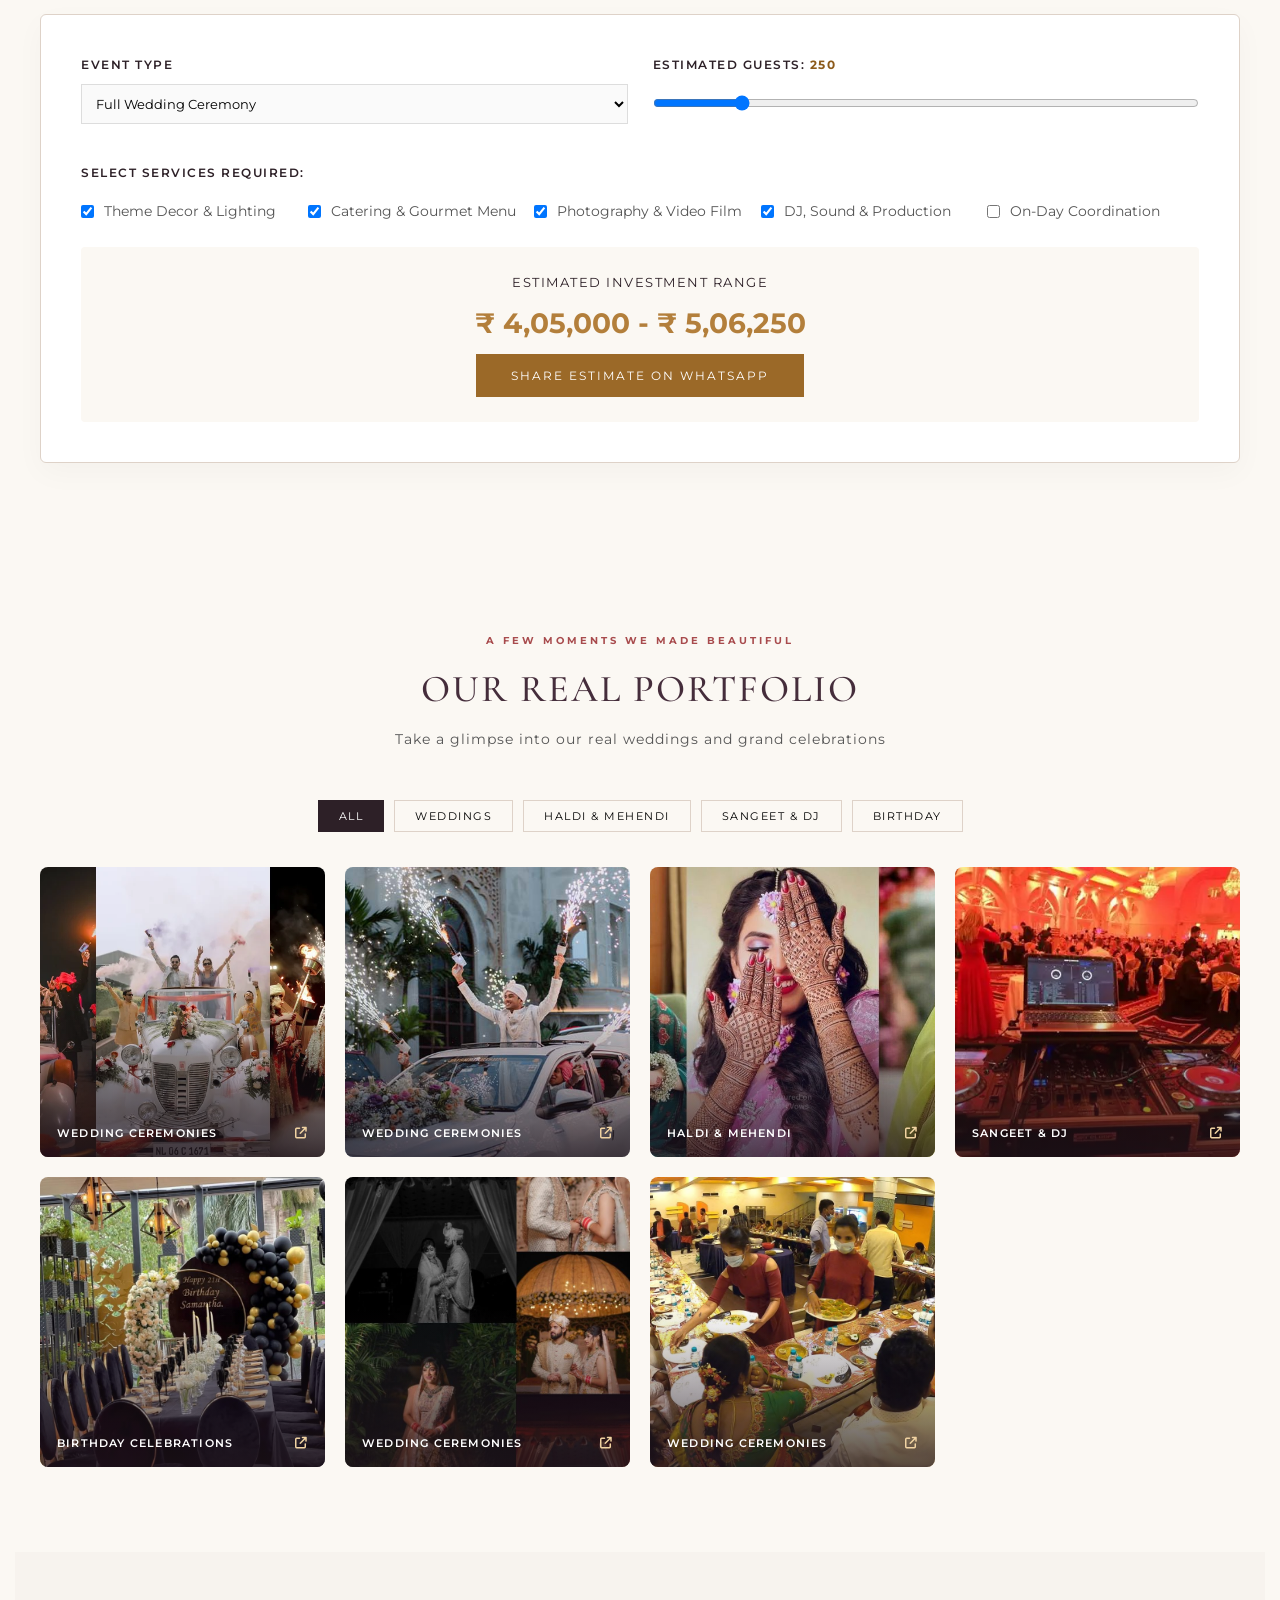
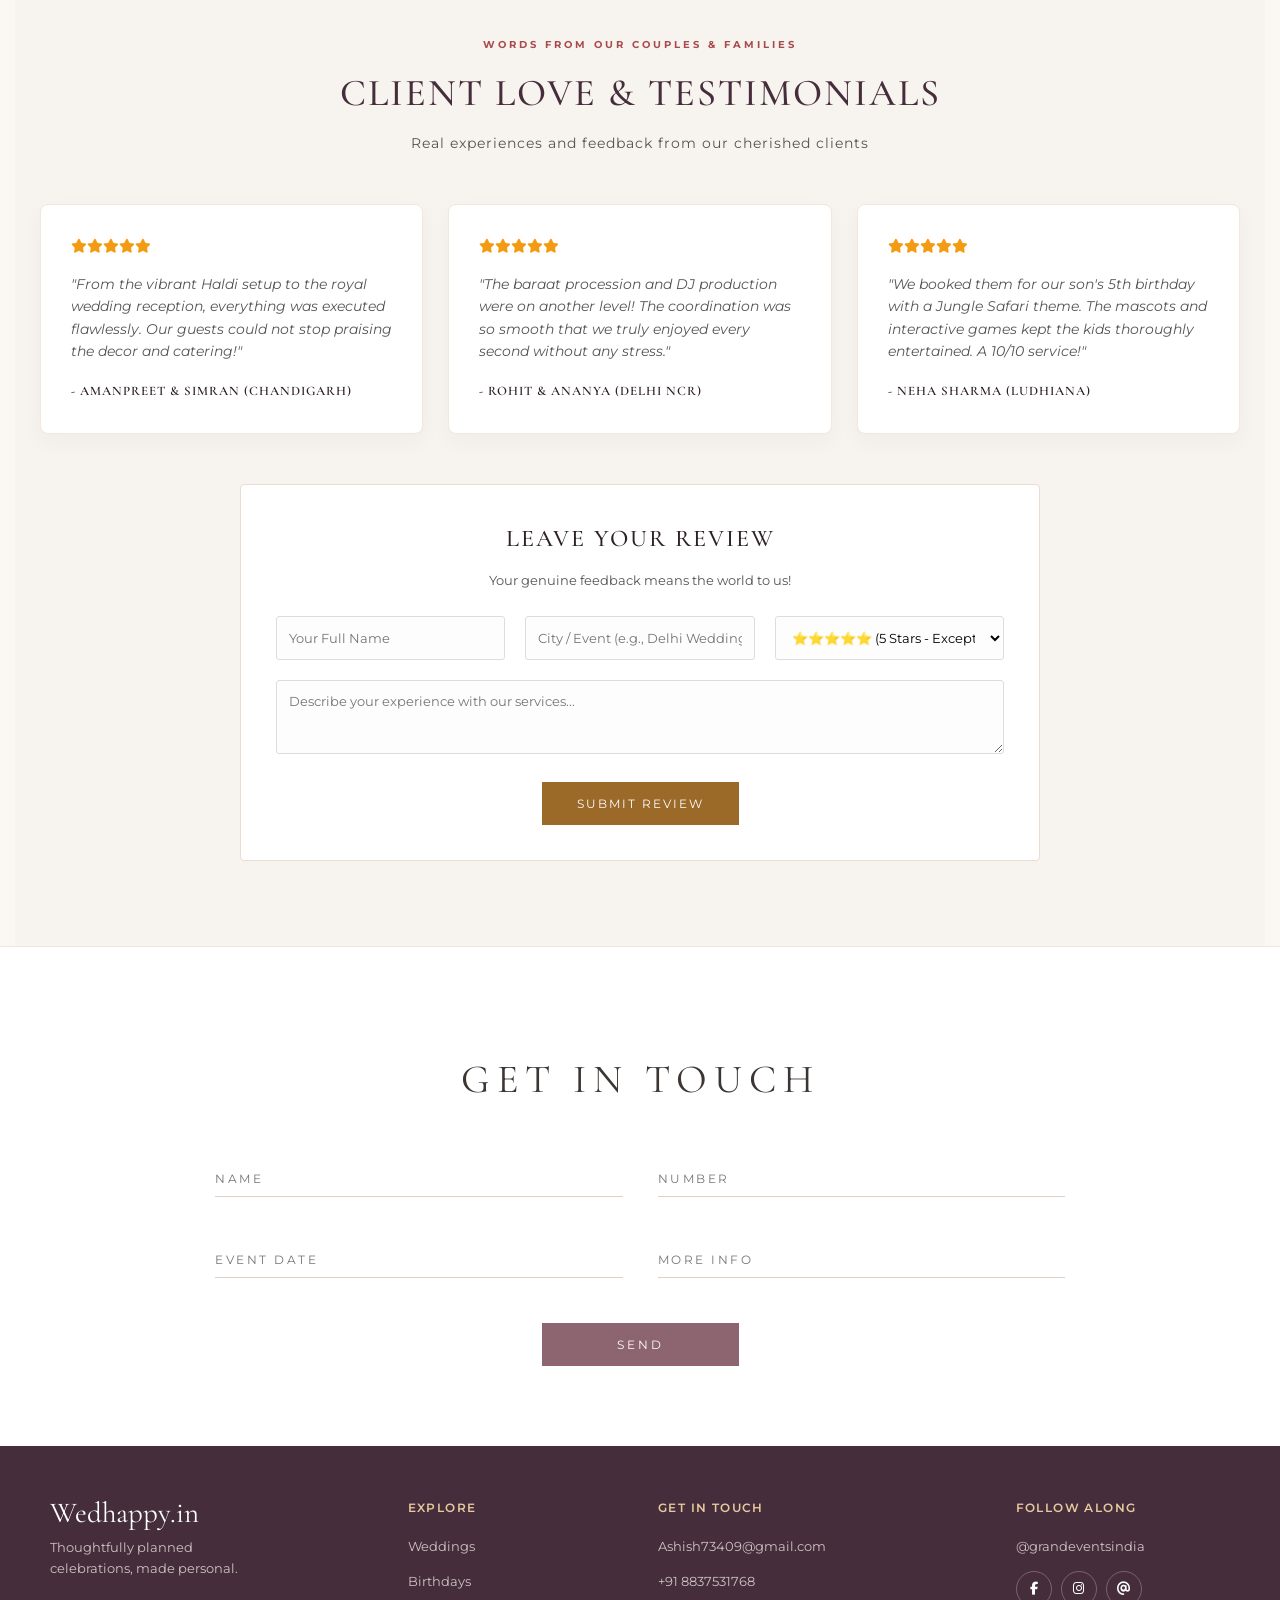
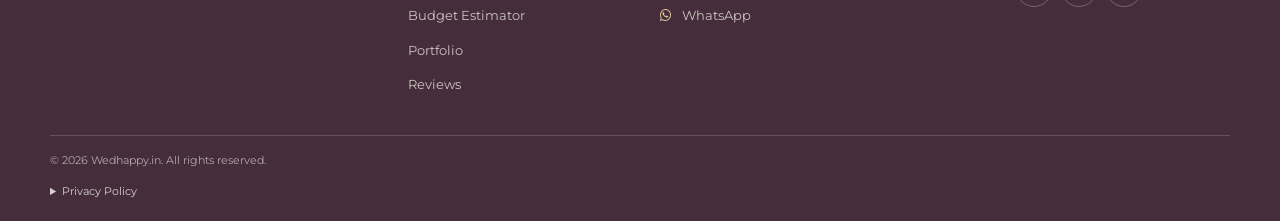
==== commit 49b054fe: "Fix page responsiveness and Lighthouse scores across mobile/desktop viewports Co-authored-by: dalwin" ====
--- a/index.html
+++ b/index.html
@@ -80,6 +80,7 @@
   <meta name="twitter:image" content="https://wedhappy.in/public/new-logo.png">
 
   <link rel="icon" type="image/png" href="public/bg-l.png">
+  <link rel="preload" as="image" href="public/hero%20section.avif" fetchpriority="high">
   
   <!-- Fonts -->
   <link rel="preconnect" href="https://fonts.googleapis.com">
@@ -232,13 +233,13 @@
 
       <div class="add-review-wrapper">
         <h3 class="serif-font" style="text-align: center; margin-bottom: 12px; font-size: 24px;">Leave Your Review</h3>
-        <p style="text-align:center; font-size: 13px; color: #777; margin-bottom: 25px;">Your genuine feedback means the world to us!</p>
+        <p style="text-align:center; font-size: 13px; color: #555; margin-bottom: 25px;">Your genuine feedback means the world to us!</p>
         
         <form id="userReviewForm">
           <div class="review-form-grid">
             <input type="text" id="reviewAuthor" placeholder="Your Full Name" required>
             <input type="text" id="reviewCity" placeholder="City / Event (e.g., Delhi Wedding)" required>
-            <select id="reviewRating" required>
+            <select id="reviewRating" aria-label="Rating Stars" required>
               <option value="5">⭐⭐⭐⭐⭐ (5 Stars - Exceptional)</option>
               <option value="4">⭐⭐⭐⭐ (4 Stars - Great)</option>
               <option value="3">⭐⭐⭐ (3 Stars - Good)</option>
@@ -285,7 +286,7 @@
             <p>Thoughtfully planned celebrations, made personal.</p>
           </div>
           <div class="footer-col">
-            <h4 class="serif-font">EXPLORE</h4>
+            <h3 class="serif-font">EXPLORE</h3>
             <ul class="footer-links">
               <li><a href="#wedding-planner">Weddings</a></li>
               <li><a href="#birthday-planner">Birthdays</a></li>
@@ -295,7 +296,7 @@
             </ul>
           </div>
           <div class="footer-col">
-            <h4 class="serif-font">GET IN TOUCH</h4>
+            <h3 class="serif-font">GET IN TOUCH</h3>
             <ul class="footer-links footer-contact-links">
               <li><a href="mailto:Ashish73409@gmail.com" id="footerEmail"><i class="fa-solid fa-envelope" aria-hidden="true"></i> Ashish73409@gmail.com</a></li>
               <li><a href="tel:+918837531768" id="footerPhone"><i class="fa-solid fa-phone" aria-hidden="true"></i> +91 88375 31768</a></li>
@@ -303,7 +304,7 @@
             </ul>
           </div>
           <div class="footer-col">
-            <h4 class="serif-font">FOLLOW ALONG</h4>
+            <h3 class="serif-font">FOLLOW ALONG</h3>
             <a href="https://www.instagram.com/grandeventsindia/" class="footer-handle" id="footerHandle" target="_blank" rel="noopener noreferrer">@grandeventsindia</a>
             <div class="footer-social" aria-label="Social media links">
               <a href="https://www.facebook.com/grandeventsindia" id="footerFacebook" target="_blank" rel="noopener noreferrer" aria-label="Facebook" title="Facebook"><i class="fa-brands fa-facebook-f" aria-hidden="true"></i></a>
@@ -357,7 +358,7 @@
     <div id="adminLoginScreen" class="admin-login-box">
       <div class="admin-card">
         <h2 class="serif-font" style="margin-bottom: 8px;">Admin Portal Login</h2>
-        <p style="font-size: 13px; color: #777; margin-bottom: 25px;">Enter credentials to manage images, services, and content</p>
+        <p style="font-size: 13px; color: #555; margin-bottom: 25px;">Enter credentials to manage images, services, and content</p>
         <form id="adminLoginForm">
           <div class="admin-form-group">
             <label for="adminUser">Username</label>
--- a/css/main.css
+++ b/css/main.css
@@ -8,8 +8,8 @@
   --btn-hover: #684852;
   --whatsapp-green: #25D366;
   --call-black: #222222;
-  --gold: #c19052;
-  --rose: #c97877;
+  --gold: #b37f3b;
+  --rose: #a84b4d;
   --plum: #452d3b;
 }
 
@@ -169,7 +169,7 @@
   min-height: 40px;
   padding: 0 22px;
   border-radius: 999px;
-  background: #e72b16;
+  background: #b82412;
   color: #fff;
   font-size: 12px;
   font-weight: 600;
@@ -308,10 +308,10 @@
   gap: 36px;
 }
 
-.footer-col h4 {
+.footer-col h3 {
   color: #e6c99f;
   font-family: 'Montserrat', sans-serif;
-  font-size: 11px;
+  font-size: 12px;
   font-weight: 600;
   letter-spacing: 1.4px;
   margin-bottom: 16px;
@@ -446,6 +446,7 @@
     border: 1px solid var(--border-gray);
     border-radius: 8px;
     box-shadow: 0 14px 28px rgba(45, 32, 39, 0.12);
+    z-index: 1001;
   }
   .nav-container.menu-open nav { display: block; }
   .nav-links { flex-direction: column; align-items: stretch; gap: 0; }
--- a/css/components.css
+++ b/css/components.css
@@ -27,7 +27,7 @@
 
 .section-subtitle {
   font-size: 14px;
-  color: #777;
+  color: #555;
   letter-spacing: 1px;
 }
 
@@ -55,12 +55,13 @@
 }
 
 .btn-gold {
-  background: var(--gold);
-  border: 1px solid var(--gold);
+  background: #9b6928;
+  border: 1px solid #9b6928;
+  color: #ffffff;
 }
 
 .btn-gold:hover {
-  background: #9b753a;
+  background: #7d521e;
   color: #fff;
 }
 
@@ -121,7 +122,7 @@
 }
 
 .service-number {
-  color: #bcaea6;
+  color: #76655c;
   font-size: 10px;
   font-weight: 700;
   letter-spacing: 1.5px;
@@ -144,7 +145,7 @@
 .open-modal-btn {
   background: none;
   border: none;
-  color: var(--gold);
+  color: #8c5a1a;
   font-size: 12px;
   letter-spacing: 1.5px;
   font-weight: 600;
@@ -190,7 +191,7 @@
 }
 
 .guest-count-val {
-  color: var(--gold);
+  color: #8c5a1a;
   font-weight: bold;
 }
 
@@ -514,6 +515,8 @@
   padding: 35px;
   border-radius: 4px;
   position: relative;
+  max-height: 85vh;
+  overflow-y: auto;
 }
 
 .close-modal {
@@ -552,4 +555,35 @@
   .services-grid { gap: 16px; }
   .gallery-grid { gap: 14px; }
   .gallery-item { height: 235px; }
+}
+
+@media (max-width: 600px) {
+  .contact-title {
+    font-size: 28px;
+    letter-spacing: 3px;
+    margin-bottom: 30px;
+  }
+  .contact-wrapper {
+    padding: 60px 16px 50px 16px;
+  }
+  .calc-box {
+    padding: 24px 18px;
+  }
+  .add-review-wrapper {
+    padding: 22px 18px;
+    margin-top: 35px;
+  }
+  .modal-content {
+    padding: 25px 18px;
+  }
+  .floating-actions {
+    bottom: 18px;
+    right: 18px;
+    gap: 10px;
+  }
+  .action-btn {
+    width: 48px;
+    height: 48px;
+    font-size: 20px;
+  }
 }
--- a/css/admin.css
+++ b/css/admin.css
@@ -261,9 +261,42 @@
 
 @media (max-width: 768px) {
   .admin-content-grid { grid-template-columns: 1fr; }
+  .admin-topbar {
+    flex-direction: column;
+    align-items: flex-start;
+    gap: 14px;
+    padding: 18px 20px;
+  }
+  .admin-topbar > div:last-child {
+    width: 100%;
+    justify-content: flex-start;
+  }
+  .admin-wrapper {
+    padding: 20px 12px;
+  }
+  .admin-section-card {
+    padding: 20px 16px;
+  }
 }
 
 @media (max-width: 520px) {
   .admin-rate-grid { grid-template-columns: 1fr; }
   .admin-rate-settings { padding: 16px; }
+  .admin-tabs {
+    flex-direction: column;
+    gap: 8px;
+  }
+  .admin-tab-btn {
+    width: 100%;
+    text-align: center;
+  }
+  .admin-item-box {
+    flex-direction: column;
+    align-items: flex-start;
+    gap: 10px;
+  }
+  .admin-item-actions {
+    width: 100%;
+    justify-content: flex-end;
+  }
 }
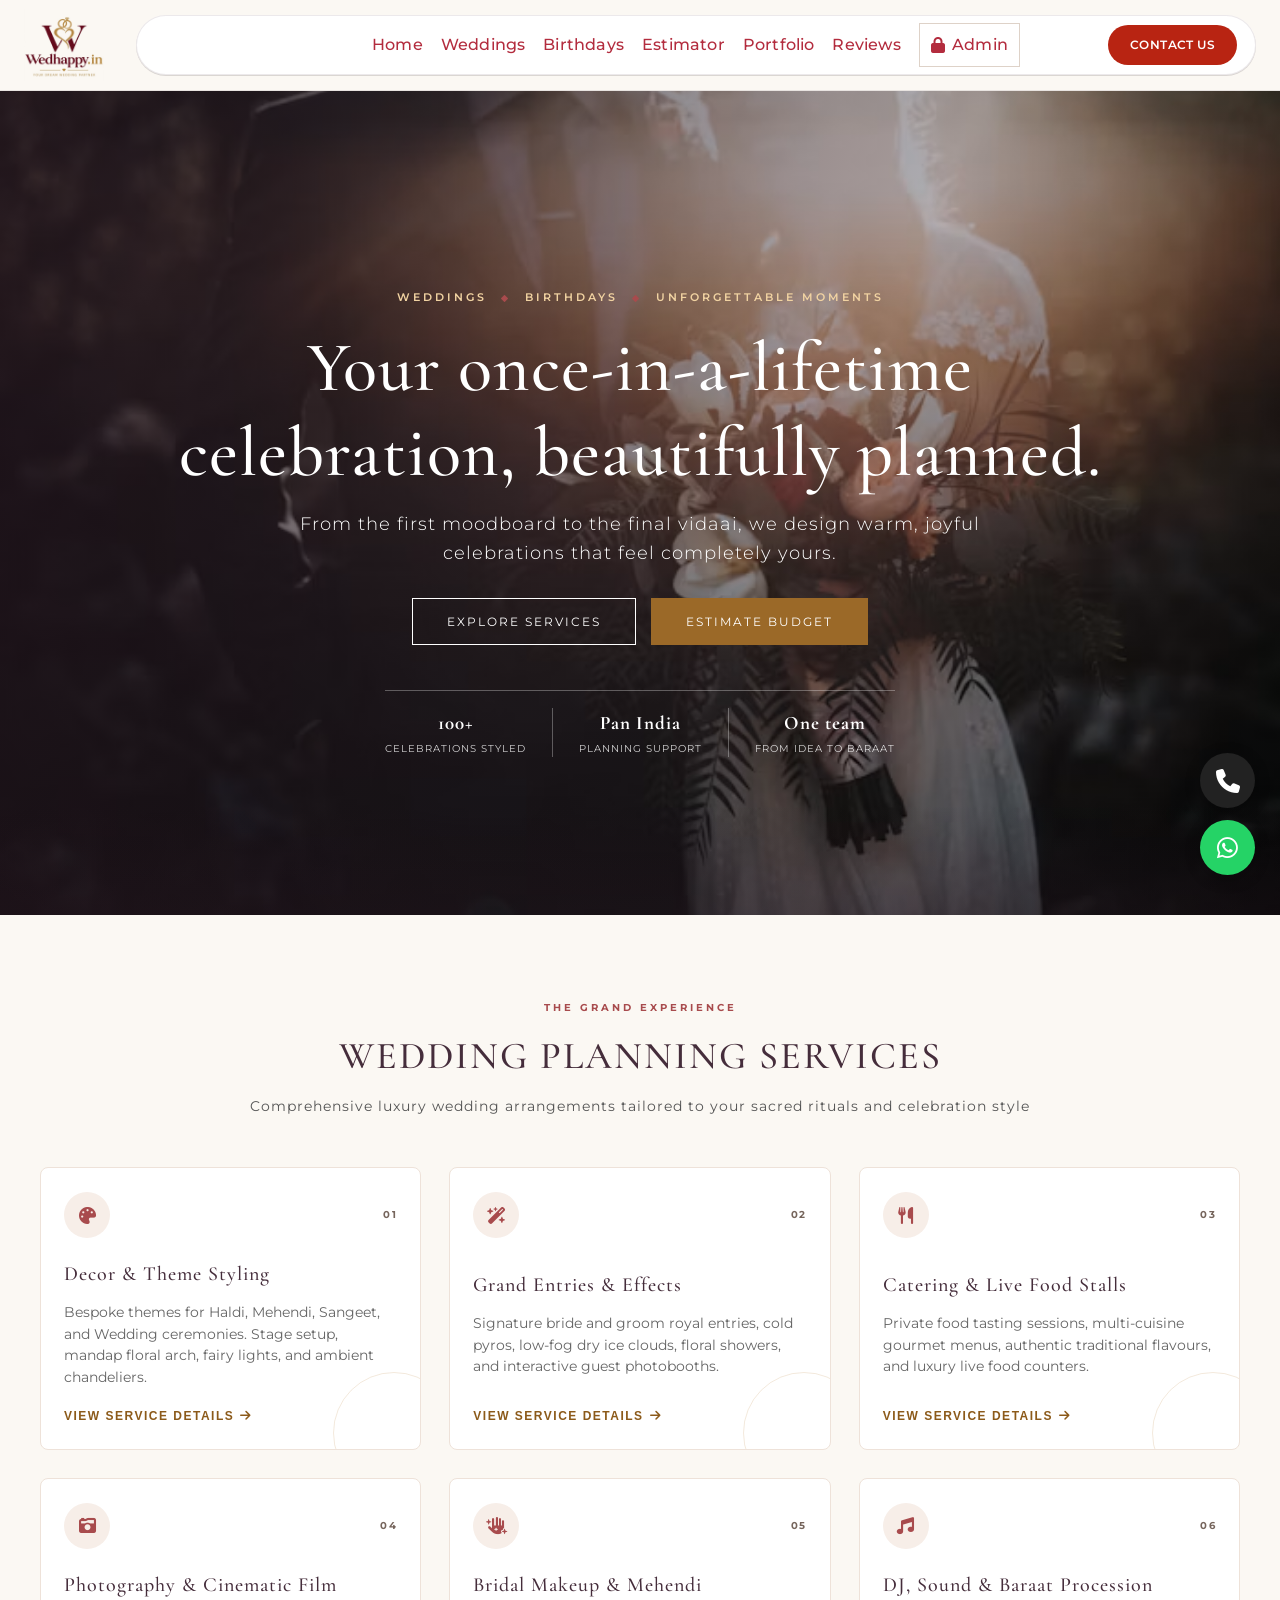
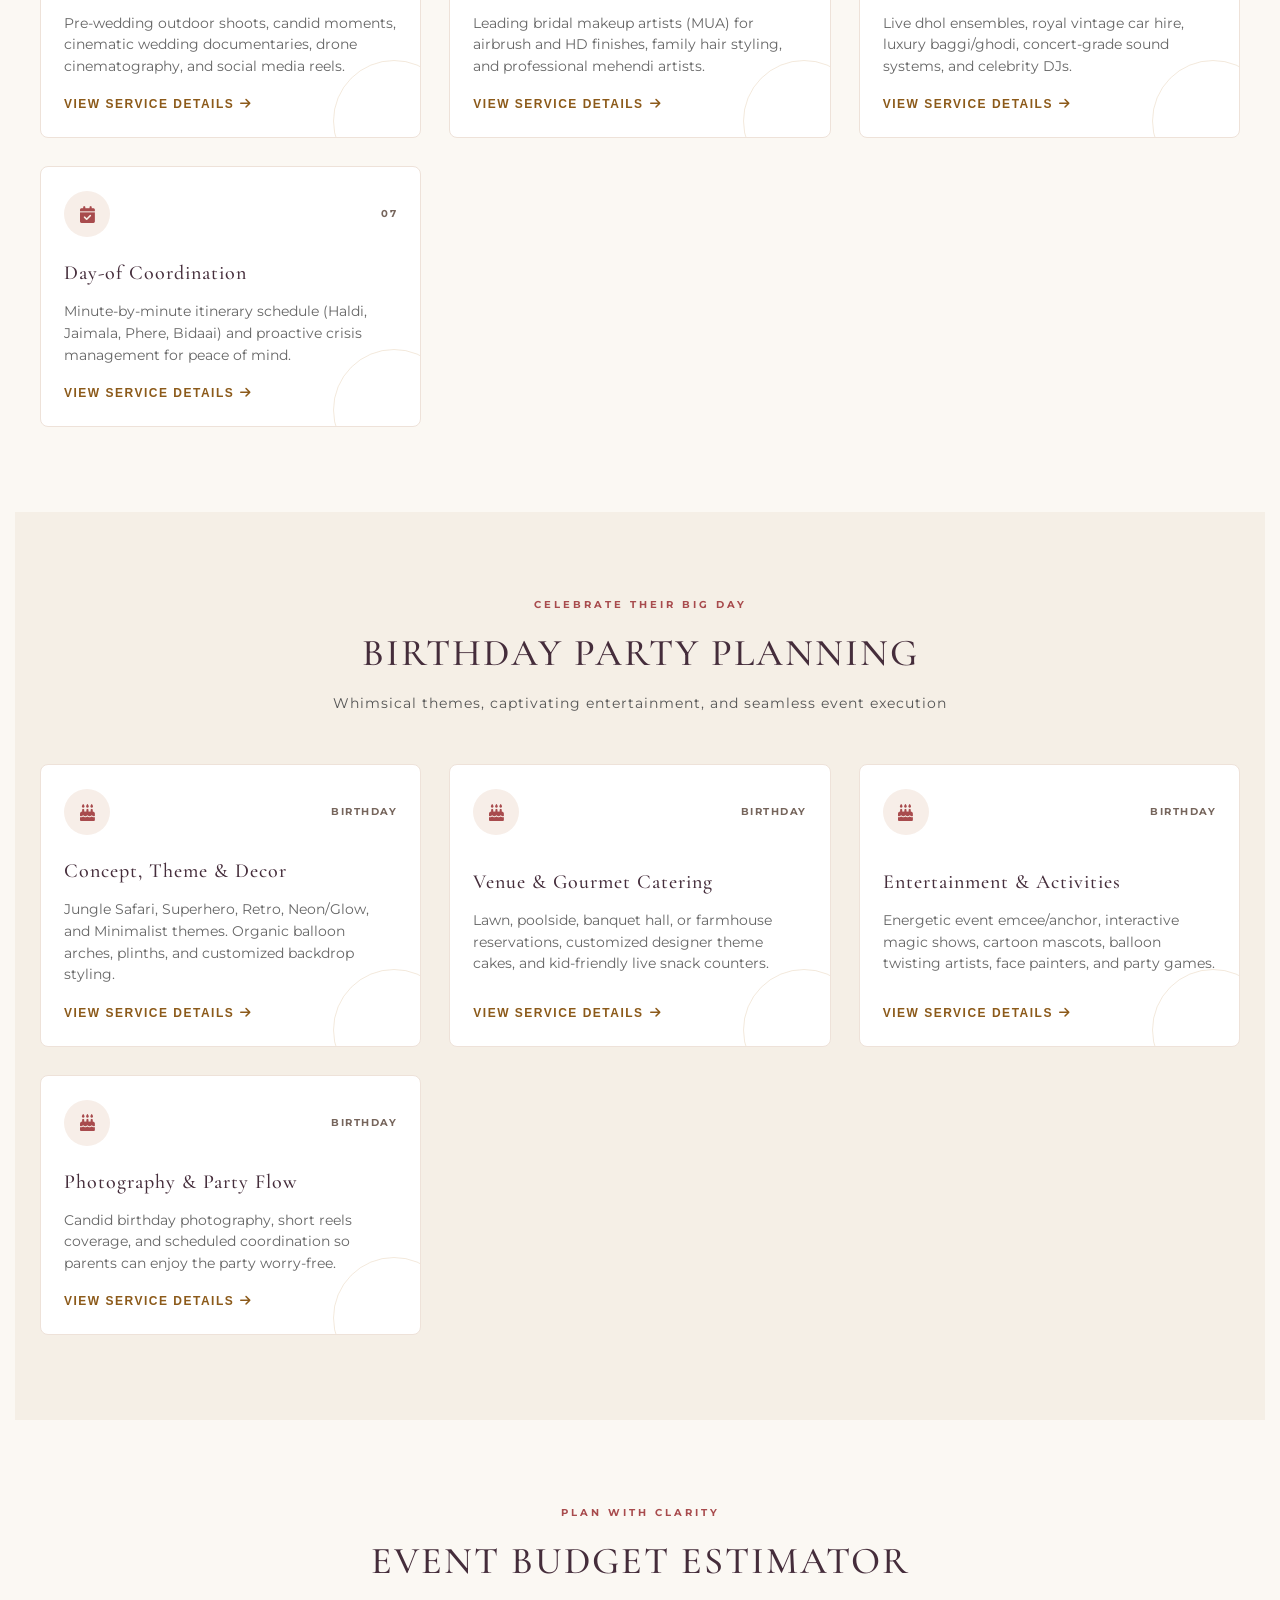
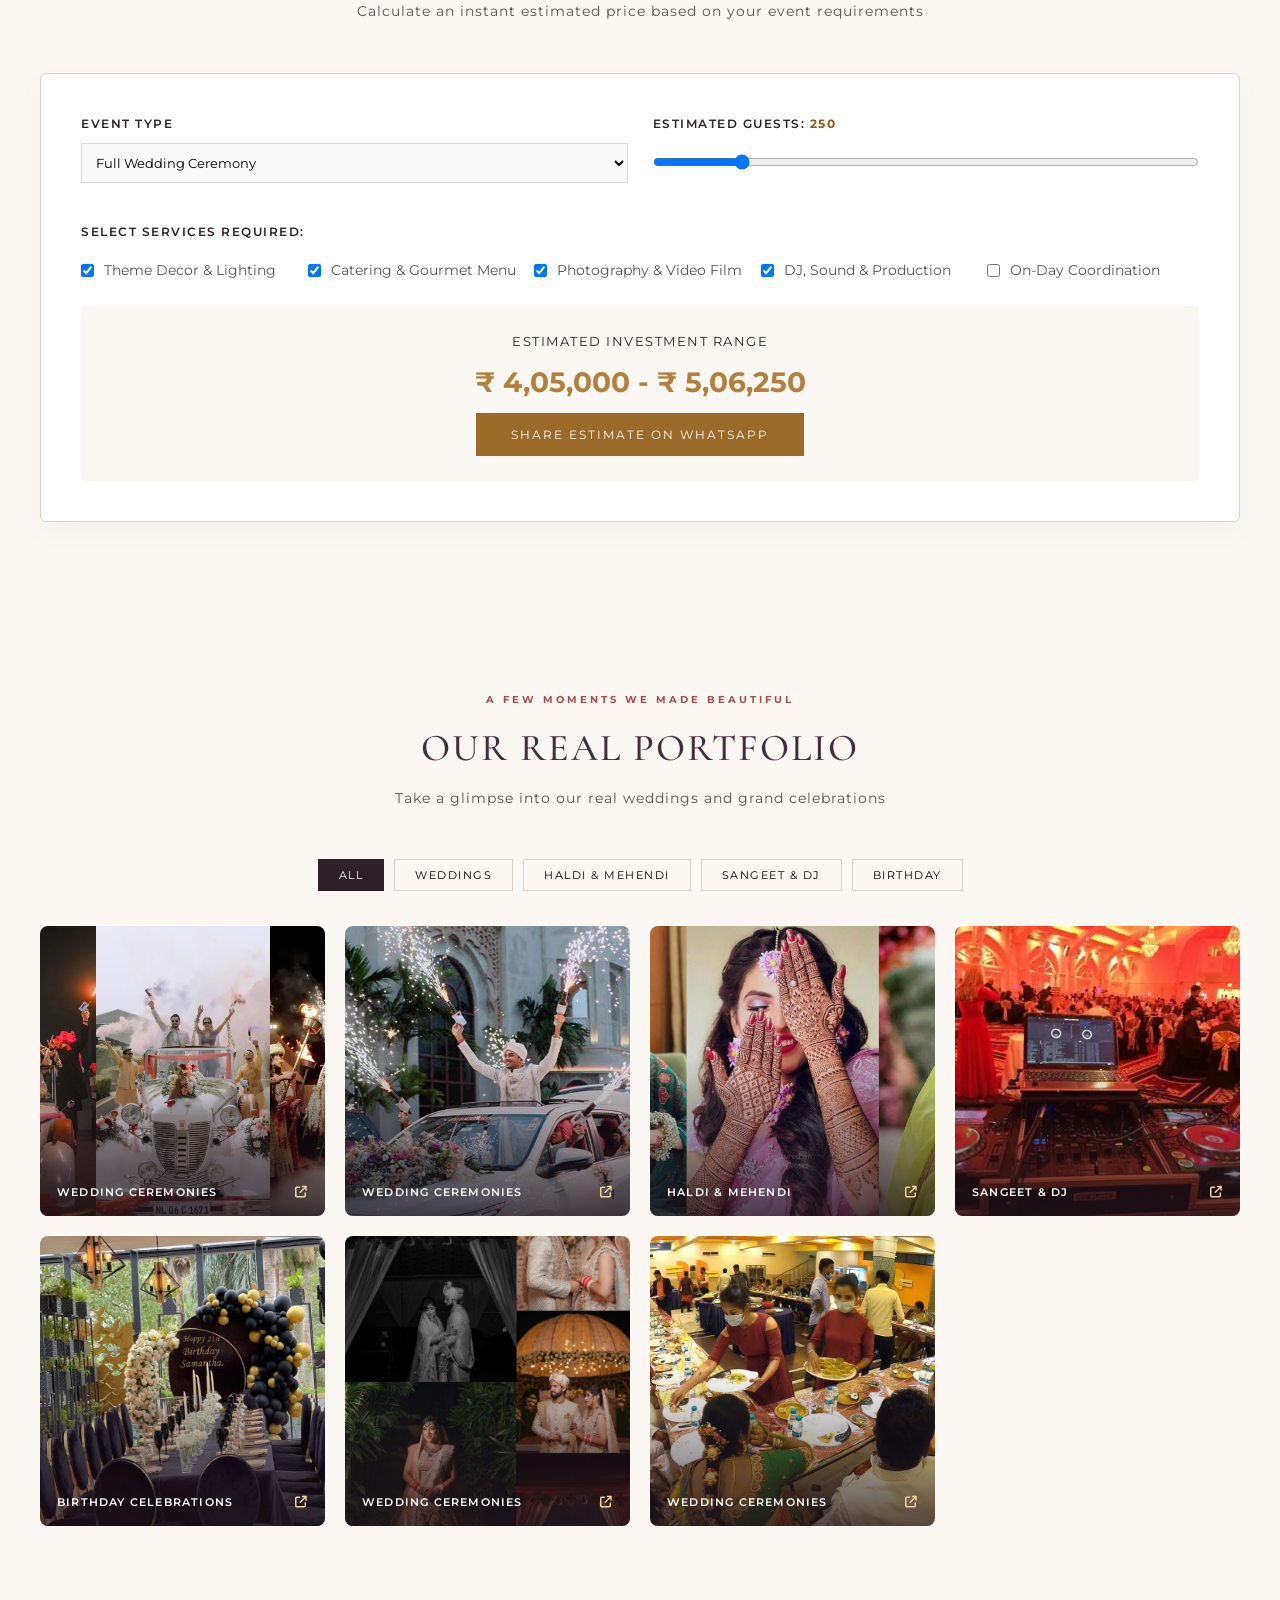
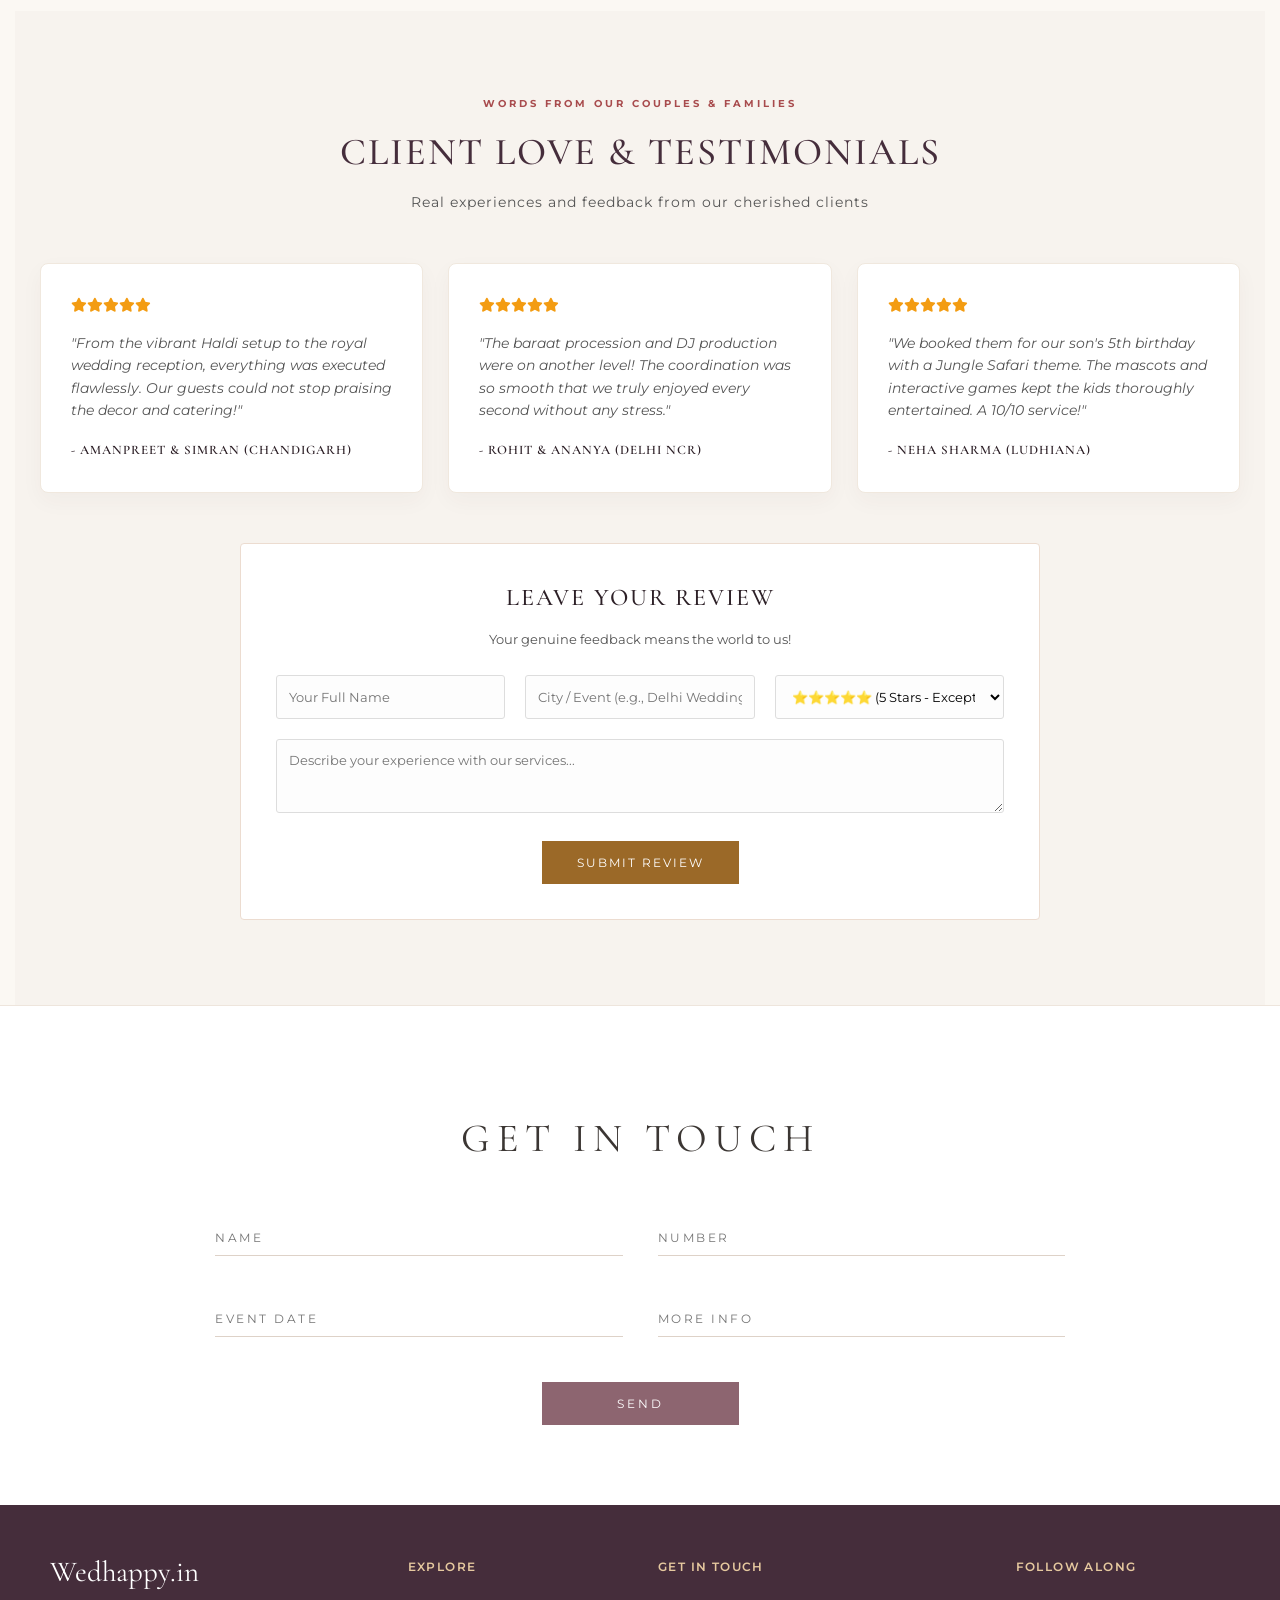
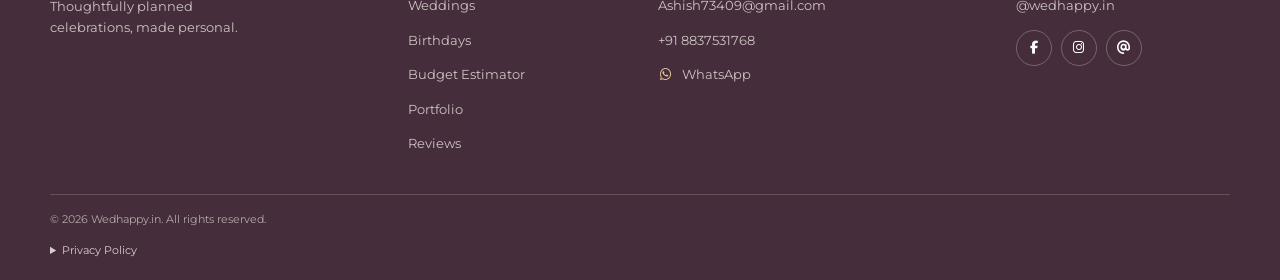
==== commit ef15a07b: "Fix hero mobile layout and update Instagram handle to wedhappy.in Co-authored-by: dalwinder0008 <158" ====
--- a/index.html
+++ b/index.html
@@ -27,9 +27,9 @@
       "addressCountry": "IN"
     },
     "sameAs": [
-      "https://www.instagram.com/grandeventsindia/",
-      "https://www.facebook.com/grandeventsindia",
-      "https://www.threads.net/@grandeventsindia"
+      "https://www.instagram.com/wedhappy.in/",
+      "https://www.facebook.com/wedhappy.in",
+      "https://www.threads.net/@wedhappy.in"
     ],
     "hasOfferCatalog": {
       "@type": "OfferCatalog",
@@ -305,11 +305,11 @@
           </div>
           <div class="footer-col">
             <h3 class="serif-font">FOLLOW ALONG</h3>
-            <a href="https://www.instagram.com/grandeventsindia/" class="footer-handle" id="footerHandle" target="_blank" rel="noopener noreferrer">@grandeventsindia</a>
+            <a href="https://www.instagram.com/wedhappy.in/" class="footer-handle" id="footerHandle" target="_blank" rel="noopener noreferrer">@wedhappy.in</a>
             <div class="footer-social" aria-label="Social media links">
-              <a href="https://www.facebook.com/grandeventsindia" id="footerFacebook" target="_blank" rel="noopener noreferrer" aria-label="Facebook" title="Facebook"><i class="fa-brands fa-facebook-f" aria-hidden="true"></i></a>
-              <a href="https://www.instagram.com/grandeventsindia/" id="footerInstagram" target="_blank" rel="noopener noreferrer" aria-label="Instagram" title="Instagram"><i class="fa-brands fa-instagram" aria-hidden="true"></i></a>
-              <a href="https://www.threads.net/@grandeventsindia" id="footerThreads" target="_blank" rel="noopener noreferrer" aria-label="Threads" title="Threads"><i class="fa-solid fa-at" aria-hidden="true"></i></a>
+              <a href="https://www.facebook.com/wedhappy.in" id="footerFacebook" target="_blank" rel="noopener noreferrer" aria-label="Facebook" title="Facebook"><i class="fa-brands fa-facebook-f" aria-hidden="true"></i></a>
+              <a href="https://www.instagram.com/wedhappy.in/" id="footerInstagram" target="_blank" rel="noopener noreferrer" aria-label="Instagram" title="Instagram"><i class="fa-brands fa-instagram" aria-hidden="true"></i></a>
+              <a href="https://www.threads.net/@wedhappy.in" id="footerThreads" target="_blank" rel="noopener noreferrer" aria-label="Threads" title="Threads"><i class="fa-solid fa-at" aria-hidden="true"></i></a>
             </div>
           </div>
         </div>
--- a/css/main.css
+++ b/css/main.css
@@ -200,8 +200,7 @@
 /* HERO */
 .hero {
   position: relative;
-  height: 85vh;
-  min-height: 680px;
+  min-height: calc(100vh - 76px);
   background: linear-gradient(110deg, rgba(35, 20, 29, 0.78), rgba(35, 20, 29, 0.28) 62%, rgba(0,0,0,0.5)), 
               url('../public/hero%20section.avif') center/cover no-repeat;
   display: flex;
@@ -210,7 +209,7 @@
   align-items: center;
   text-align: center;
   color: #fff;
-  padding: 20px;
+  padding: 100px 24px 60px;
 }
 
 .hero::after {
@@ -455,12 +454,16 @@
   .admin-nav-link { border: 0; }
   .contact-nav-link { justify-content: center; margin: 8px 12px; padding: 0 16px; }
   .menu-toggle { display: grid; margin-left: auto; }
-  .hero { min-height: 650px; padding: 30px 22px; }
-  .hero-eyebrow { font-size: 9px; letter-spacing: 2px; line-height: 1.8; }
-  .hero h1 { font-size: 38px; }
-  .hero p { font-size: 15px; }
+  .hero {
+    height: auto;
+    min-height: auto;
+    padding: 110px 20px 60px 20px;
+  }
+  .hero-eyebrow { font-size: 9.5px; letter-spacing: 2px; line-height: 1.8; margin-bottom: 16px; }
+  .hero h1 { font-size: 34px; margin-bottom: 14px; }
+  .hero p { font-size: 15px; margin-bottom: 24px; }
   .hero-btn-group { width: 100%; flex-direction: column; max-width: 280px; }
-  .hero-proof { width: 100%; flex-direction: column; gap: 10px; margin-top: 30px; }
+  .hero-proof { width: 100%; flex-direction: column; gap: 12px; margin-top: 32px; padding-top: 20px; }
   .hero-proof span + span { padding-left: 0; border-left: 0; }
   .footer-grid { grid-template-columns: repeat(2, minmax(0, 1fr)); gap: 28px 20px; }
 }
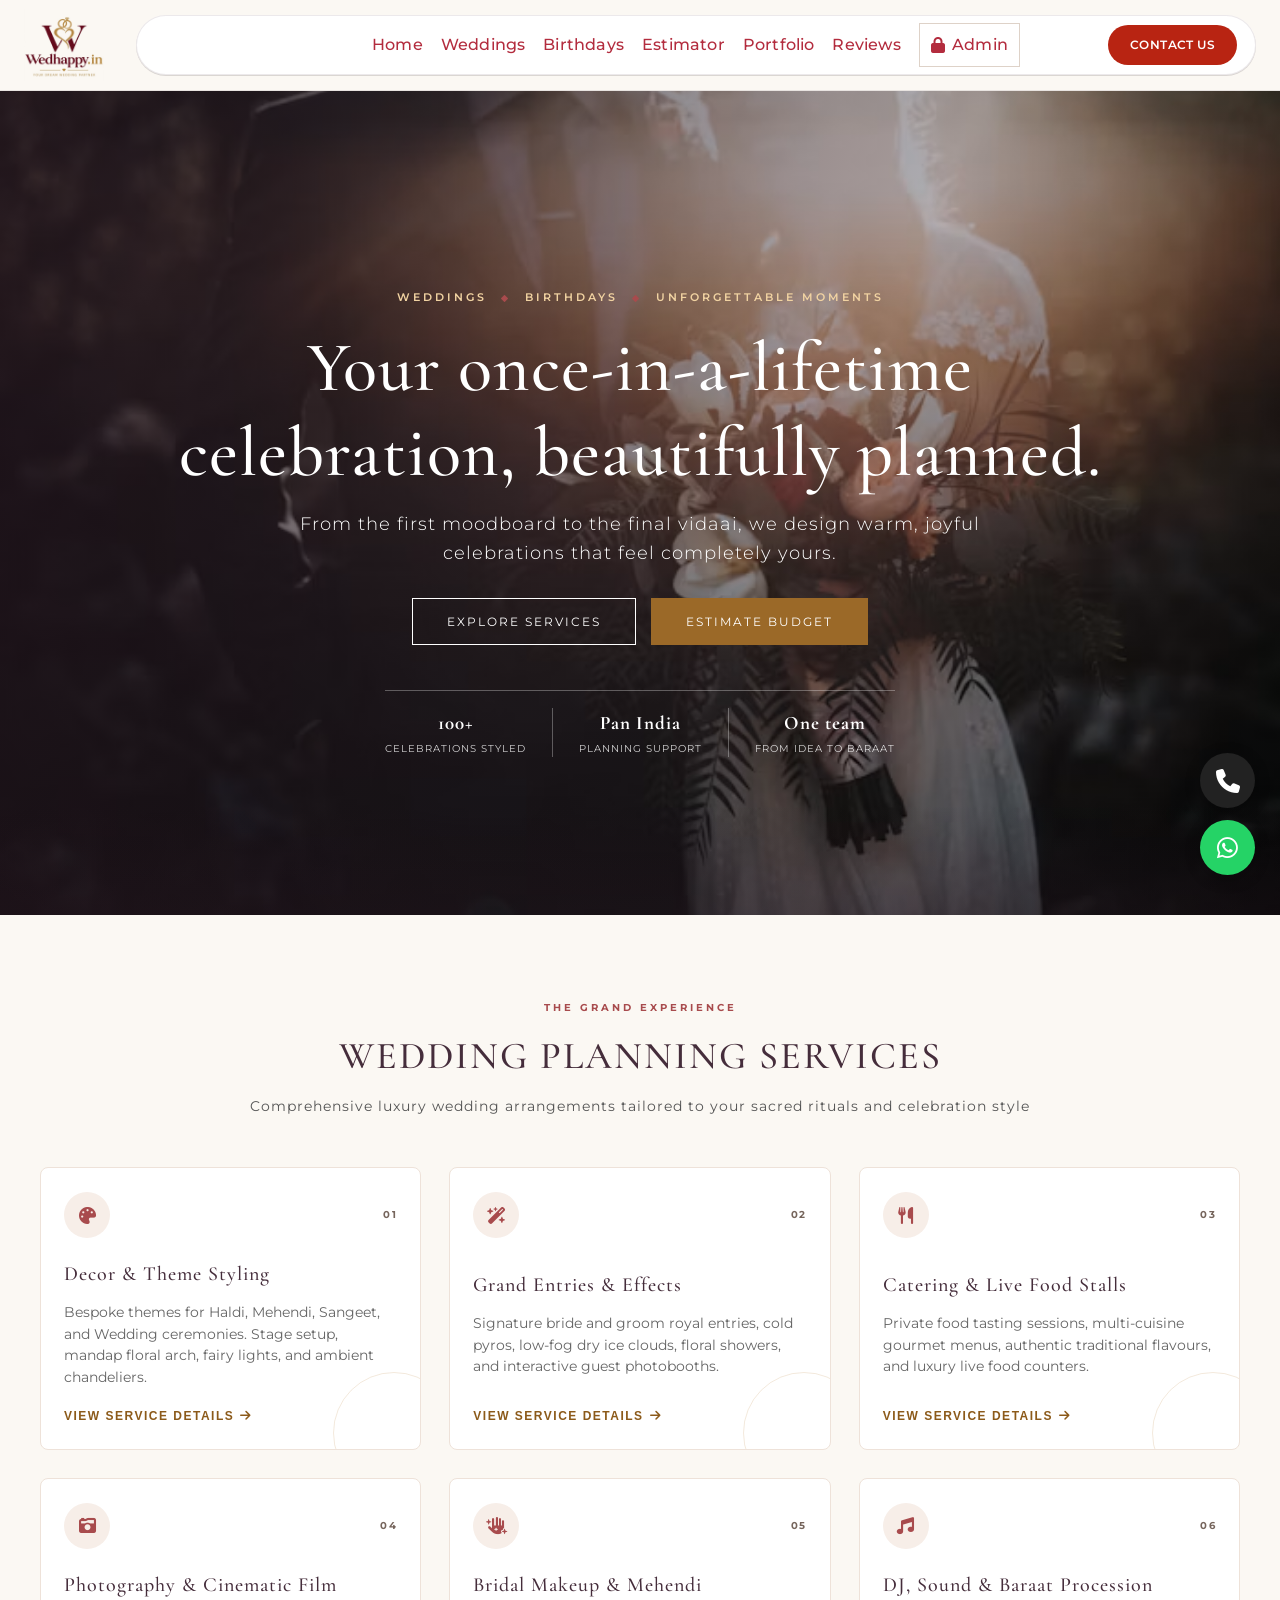
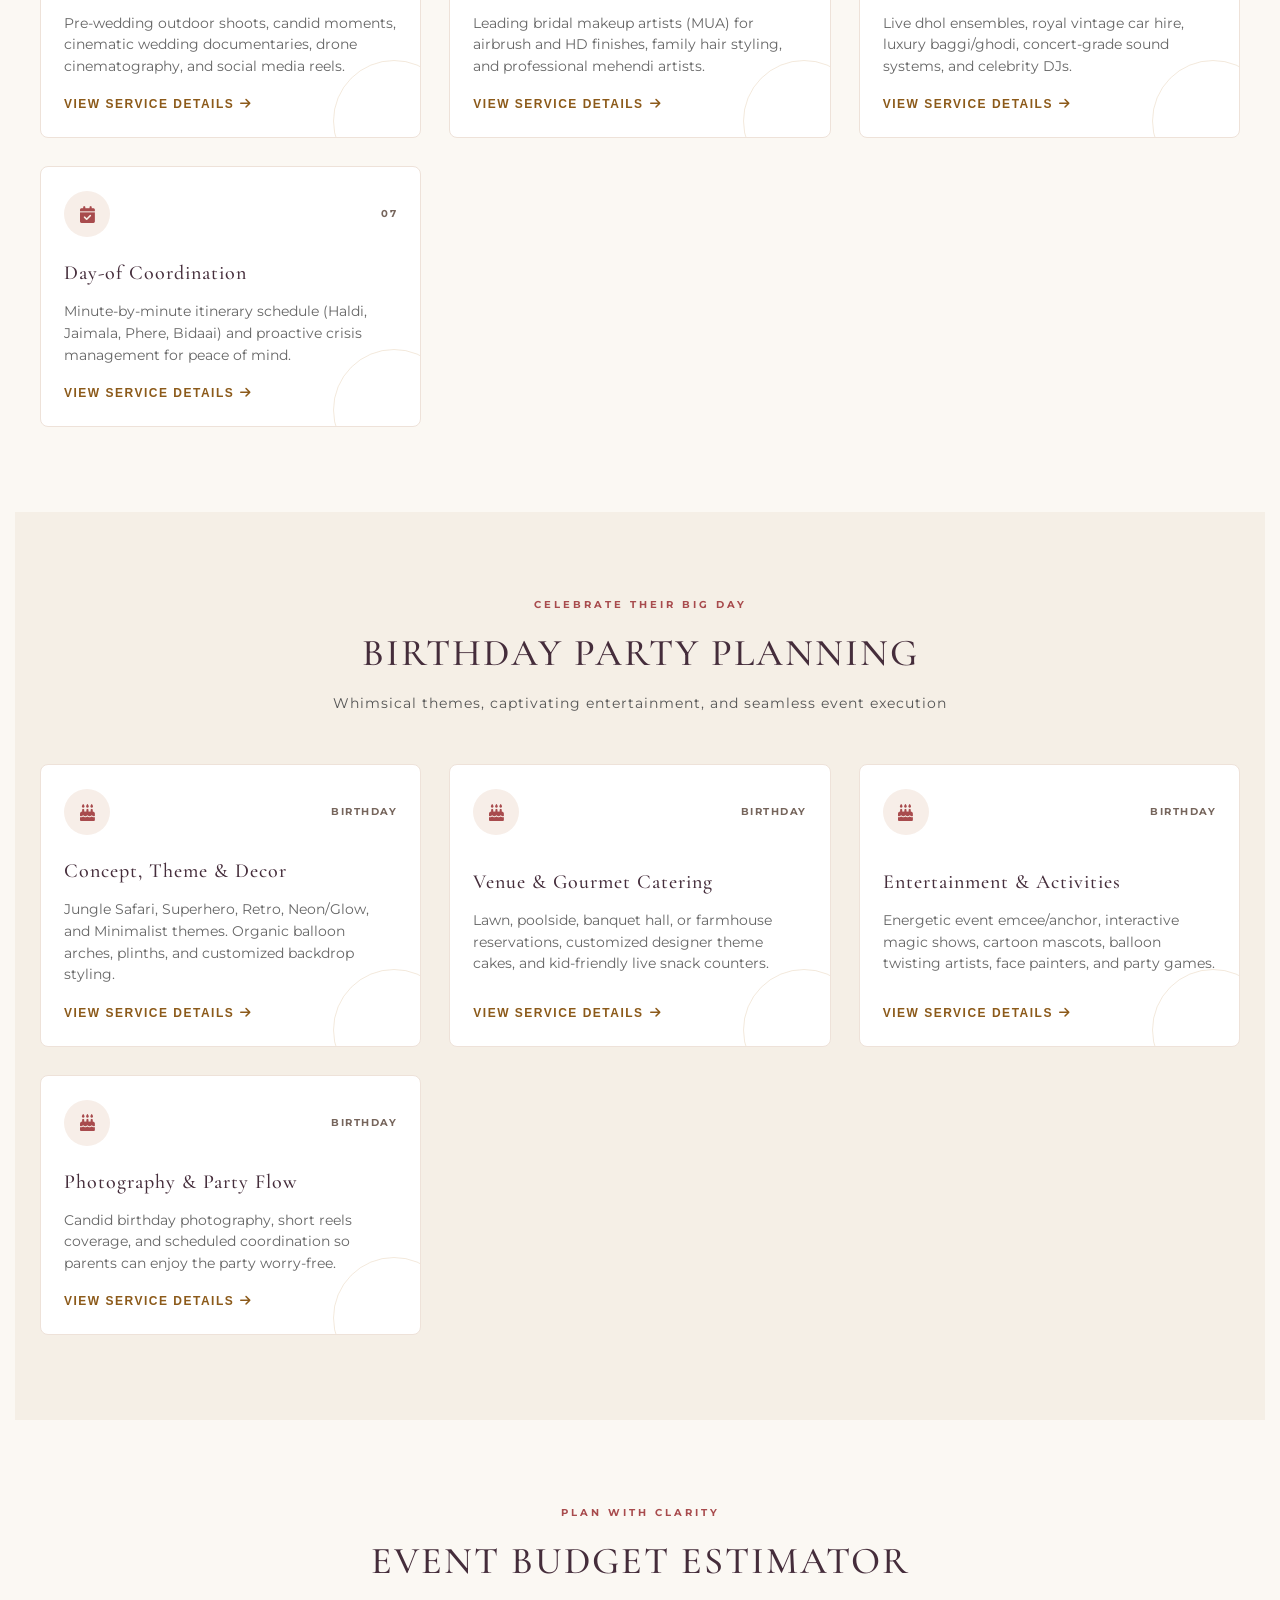
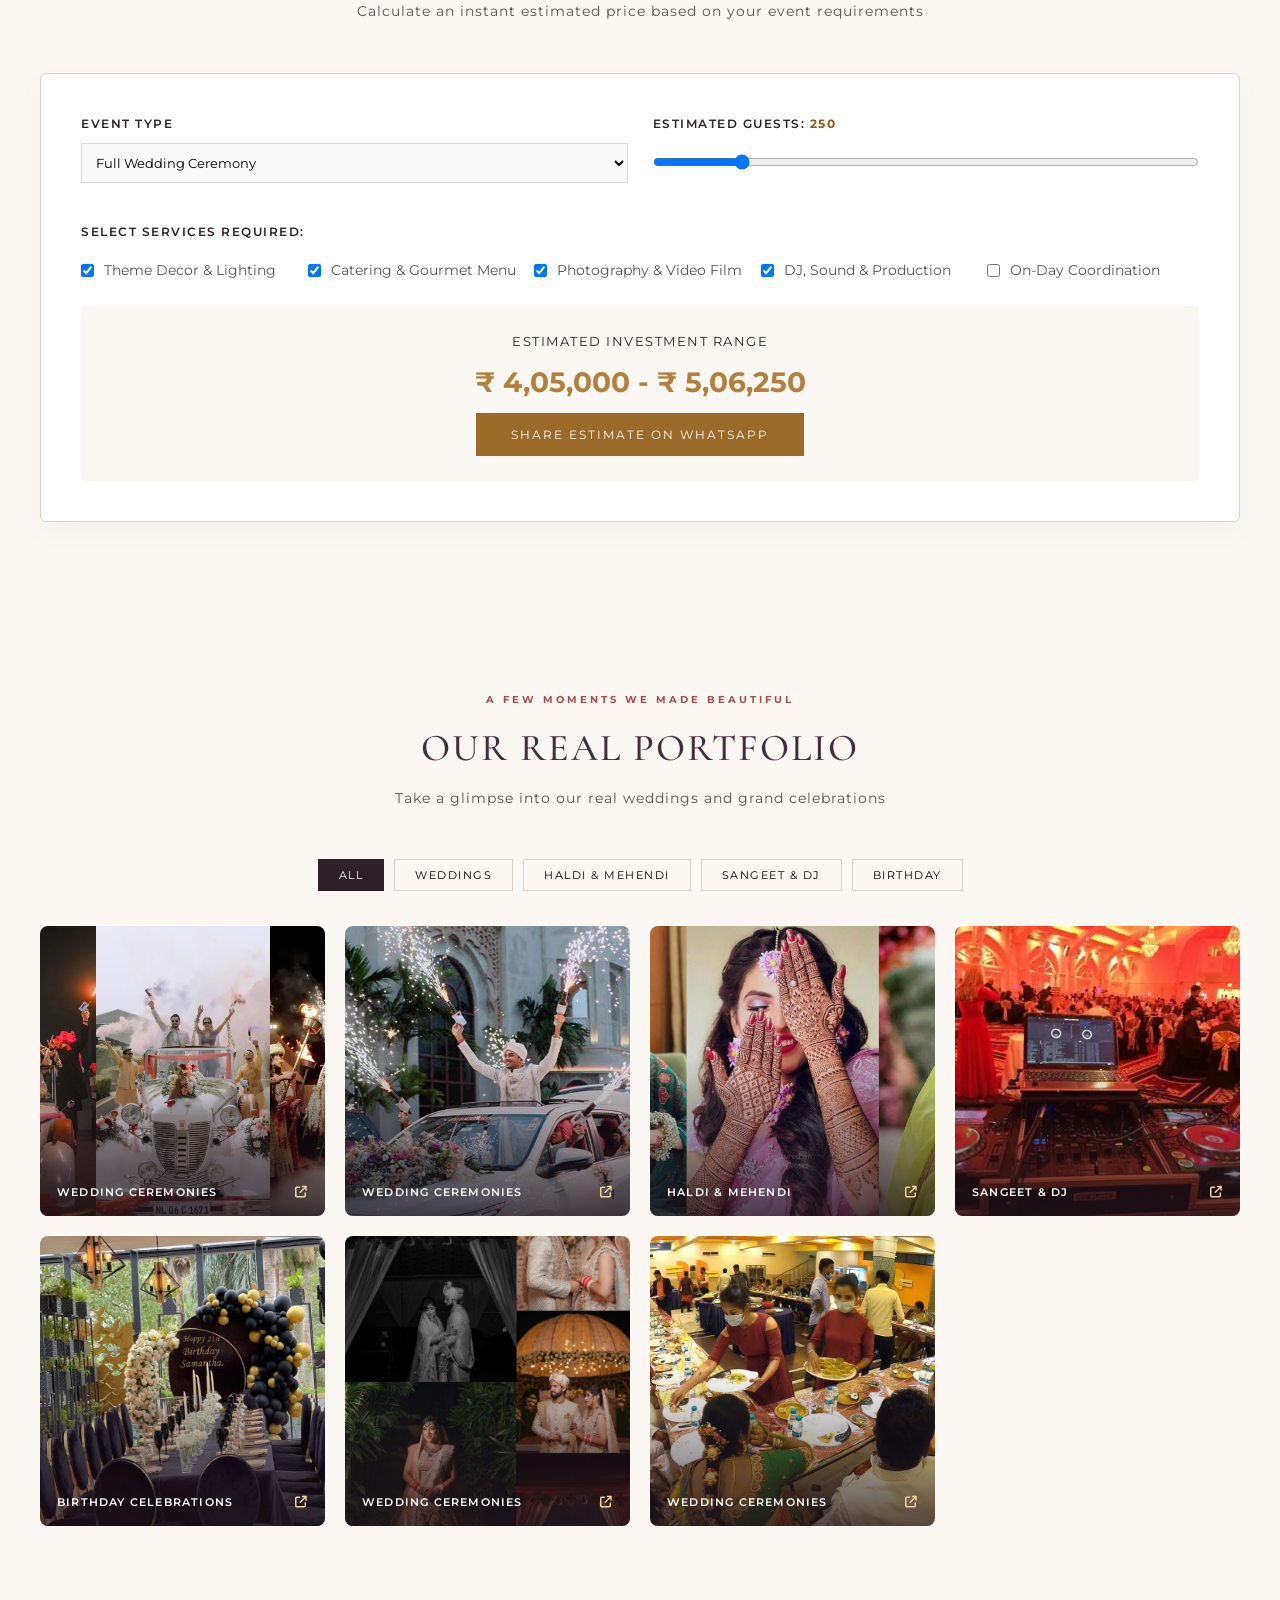
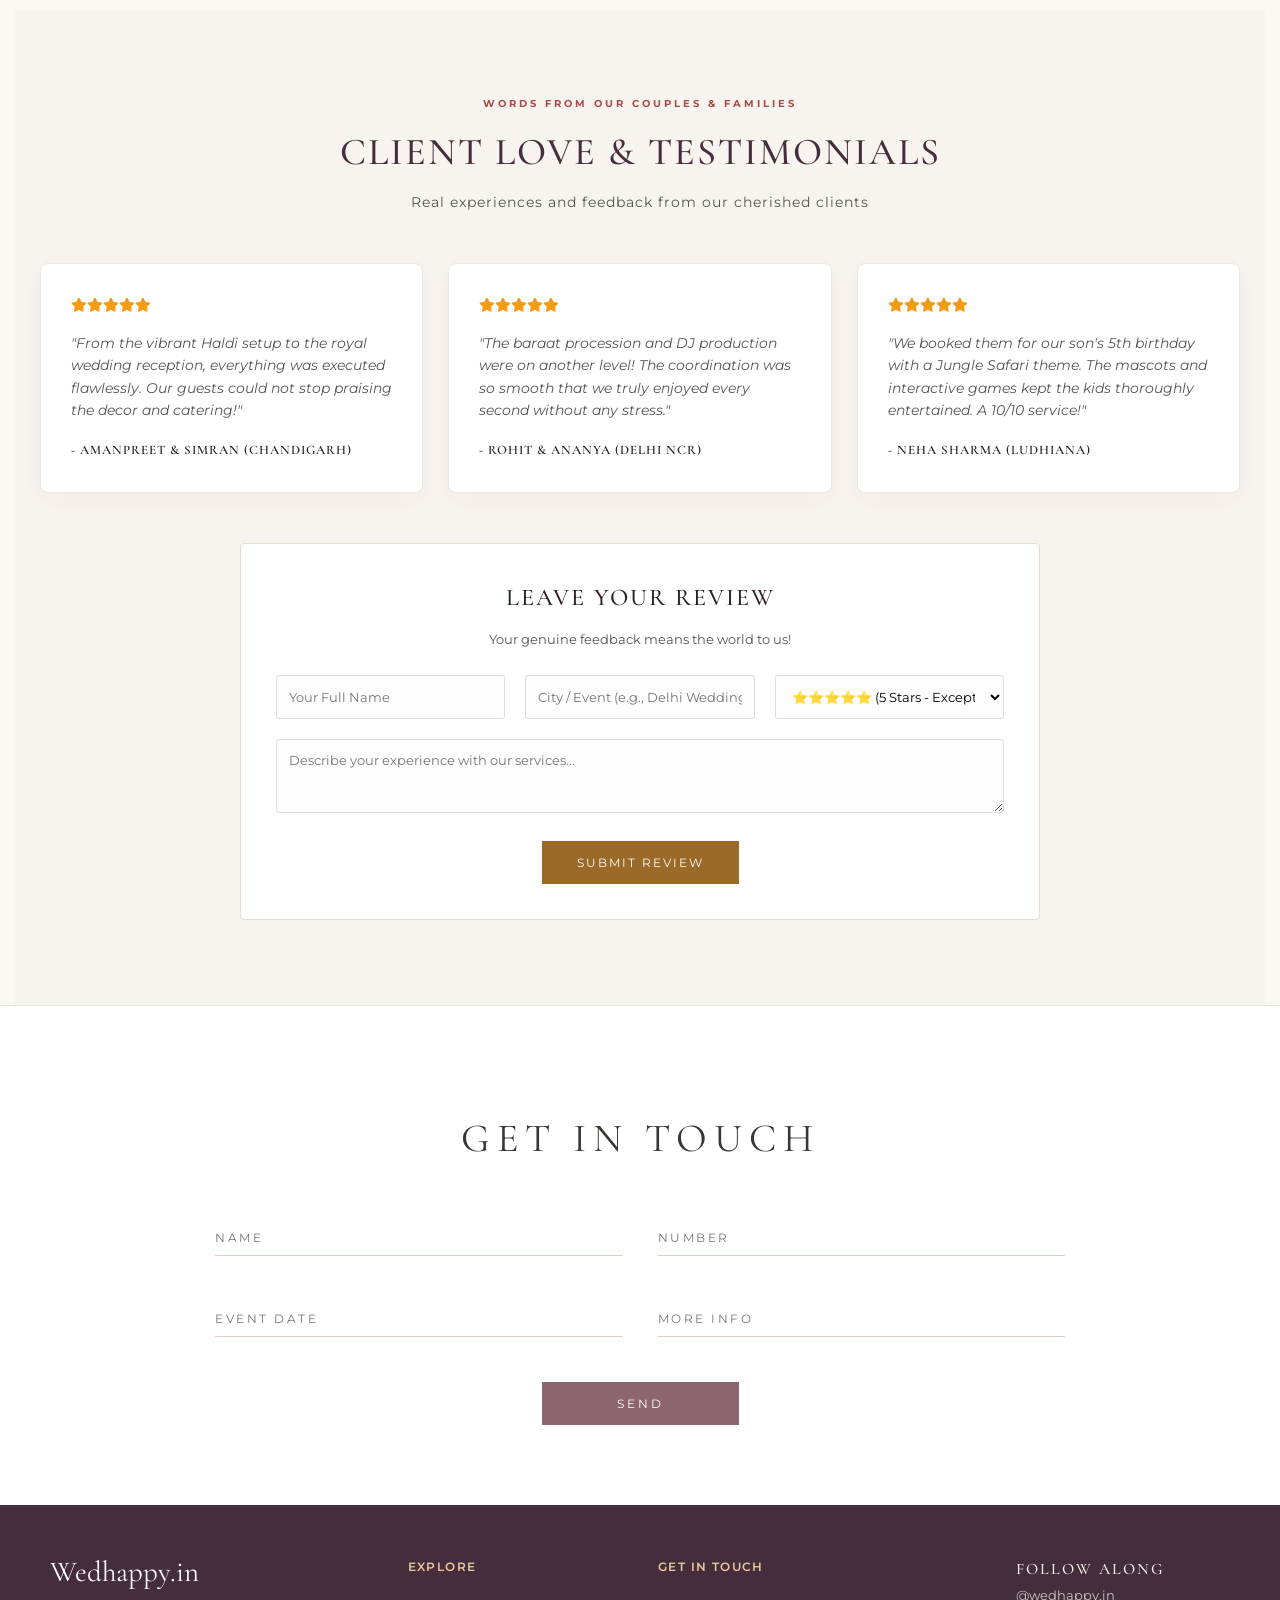
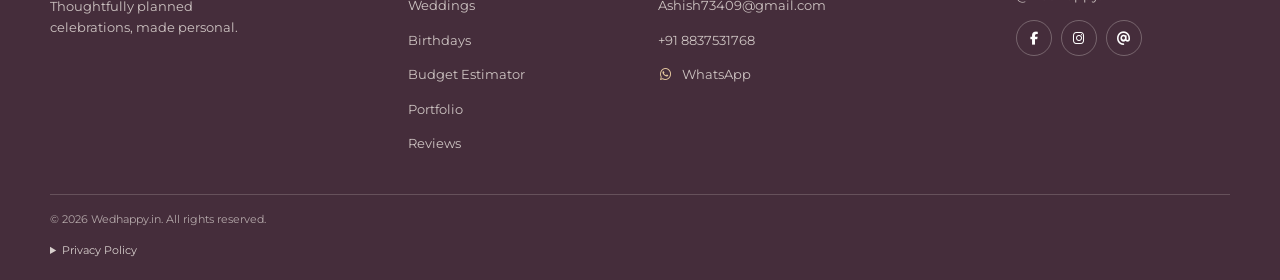
==== commit 90a7c5f8: "Merge branch 'main' of https://github.com/dalwinder0008/Wedding_planner into duplicate-responsive-fi" ====
--- a/index.html
+++ b/index.html
@@ -304,8 +304,8 @@
             </ul>
           </div>
           <div class="footer-col">
-            <h3 class="serif-font">FOLLOW ALONG</h3>
-            <a href="https://www.instagram.com/wedhappy.in/" class="footer-handle" id="footerHandle" target="_blank" rel="noopener noreferrer">@wedhappy.in</a>
+            <h4 class="serif-font">FOLLOW ALONG</h4>
+            <a href="https://www.instagram.com/grandeventsindia/" class="footer-handle" id="footerHandle" target="_blank" rel="noopener noreferrer">@grandeventsindia</a>
             <div class="footer-social" aria-label="Social media links">
               <a href="https://www.facebook.com/wedhappy.in" id="footerFacebook" target="_blank" rel="noopener noreferrer" aria-label="Facebook" title="Facebook"><i class="fa-brands fa-facebook-f" aria-hidden="true"></i></a>
               <a href="https://www.instagram.com/wedhappy.in/" id="footerInstagram" target="_blank" rel="noopener noreferrer" aria-label="Instagram" title="Instagram"><i class="fa-brands fa-instagram" aria-hidden="true"></i></a>
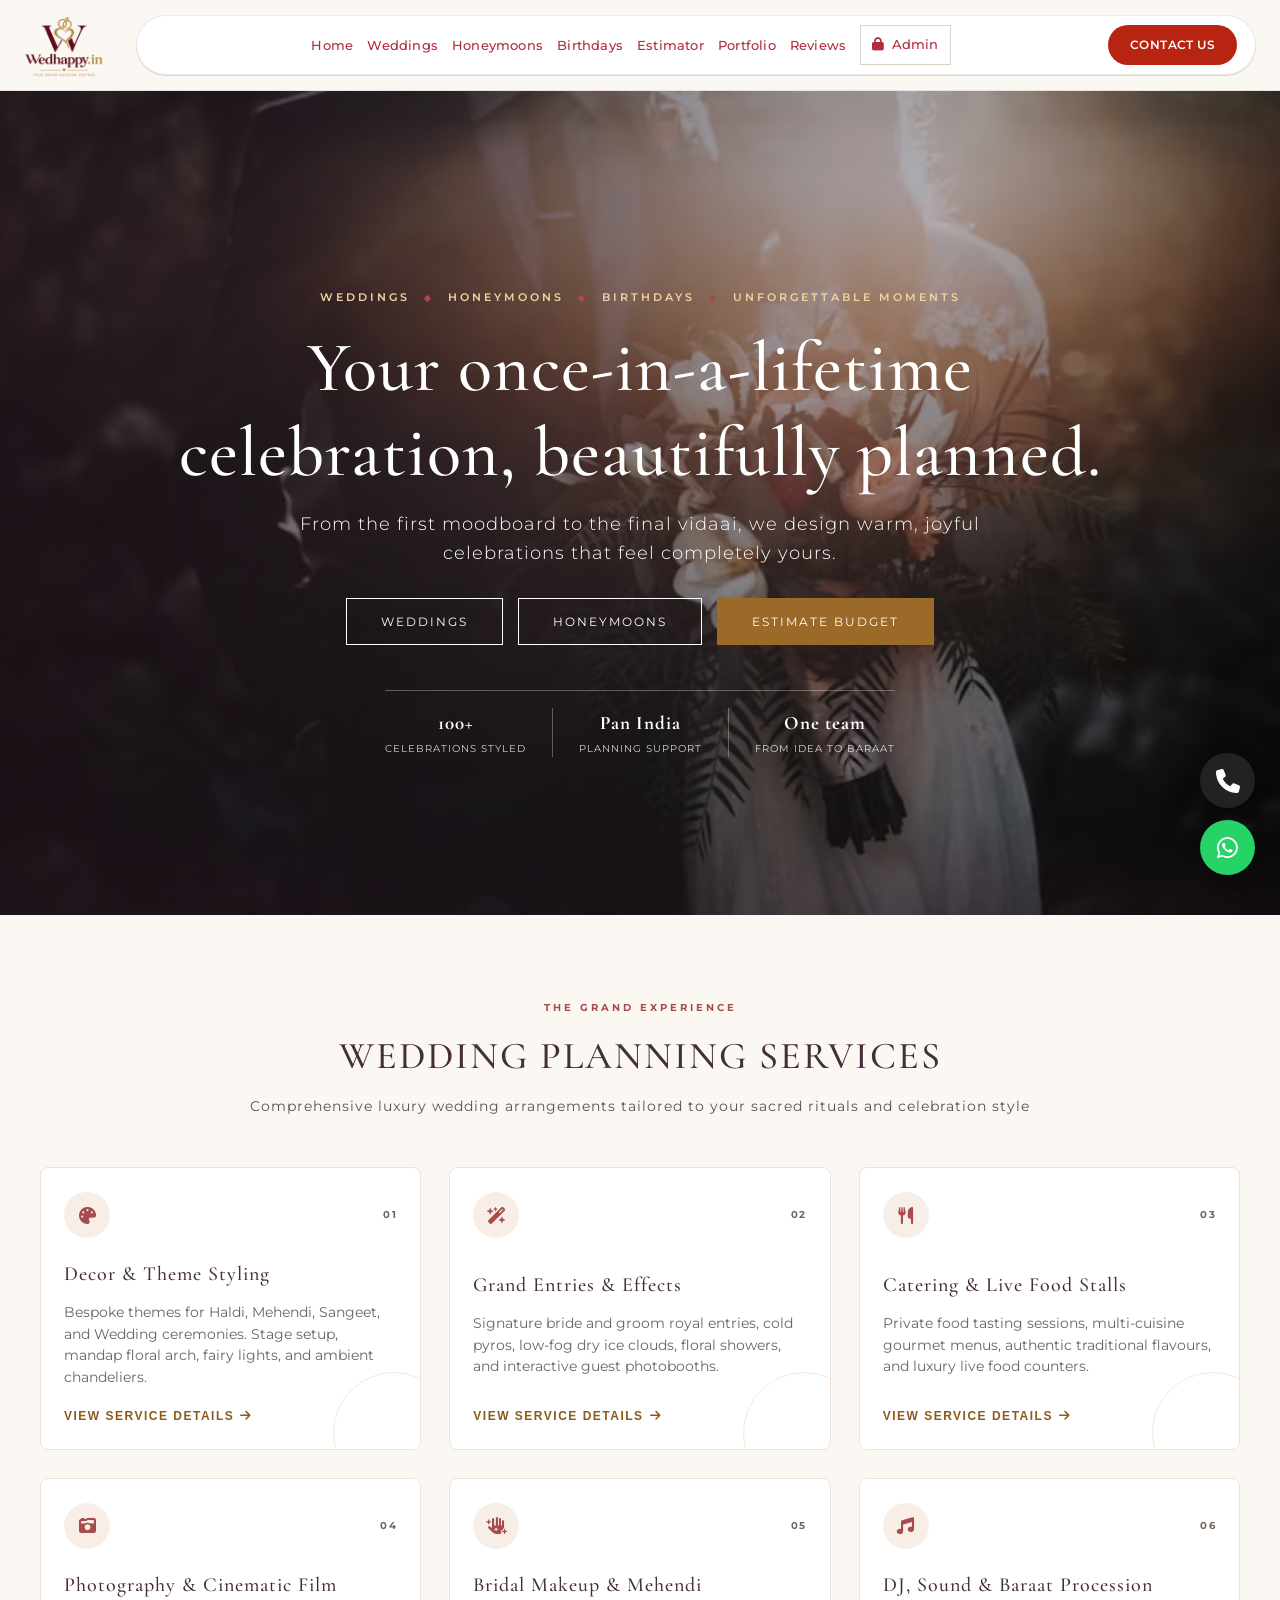
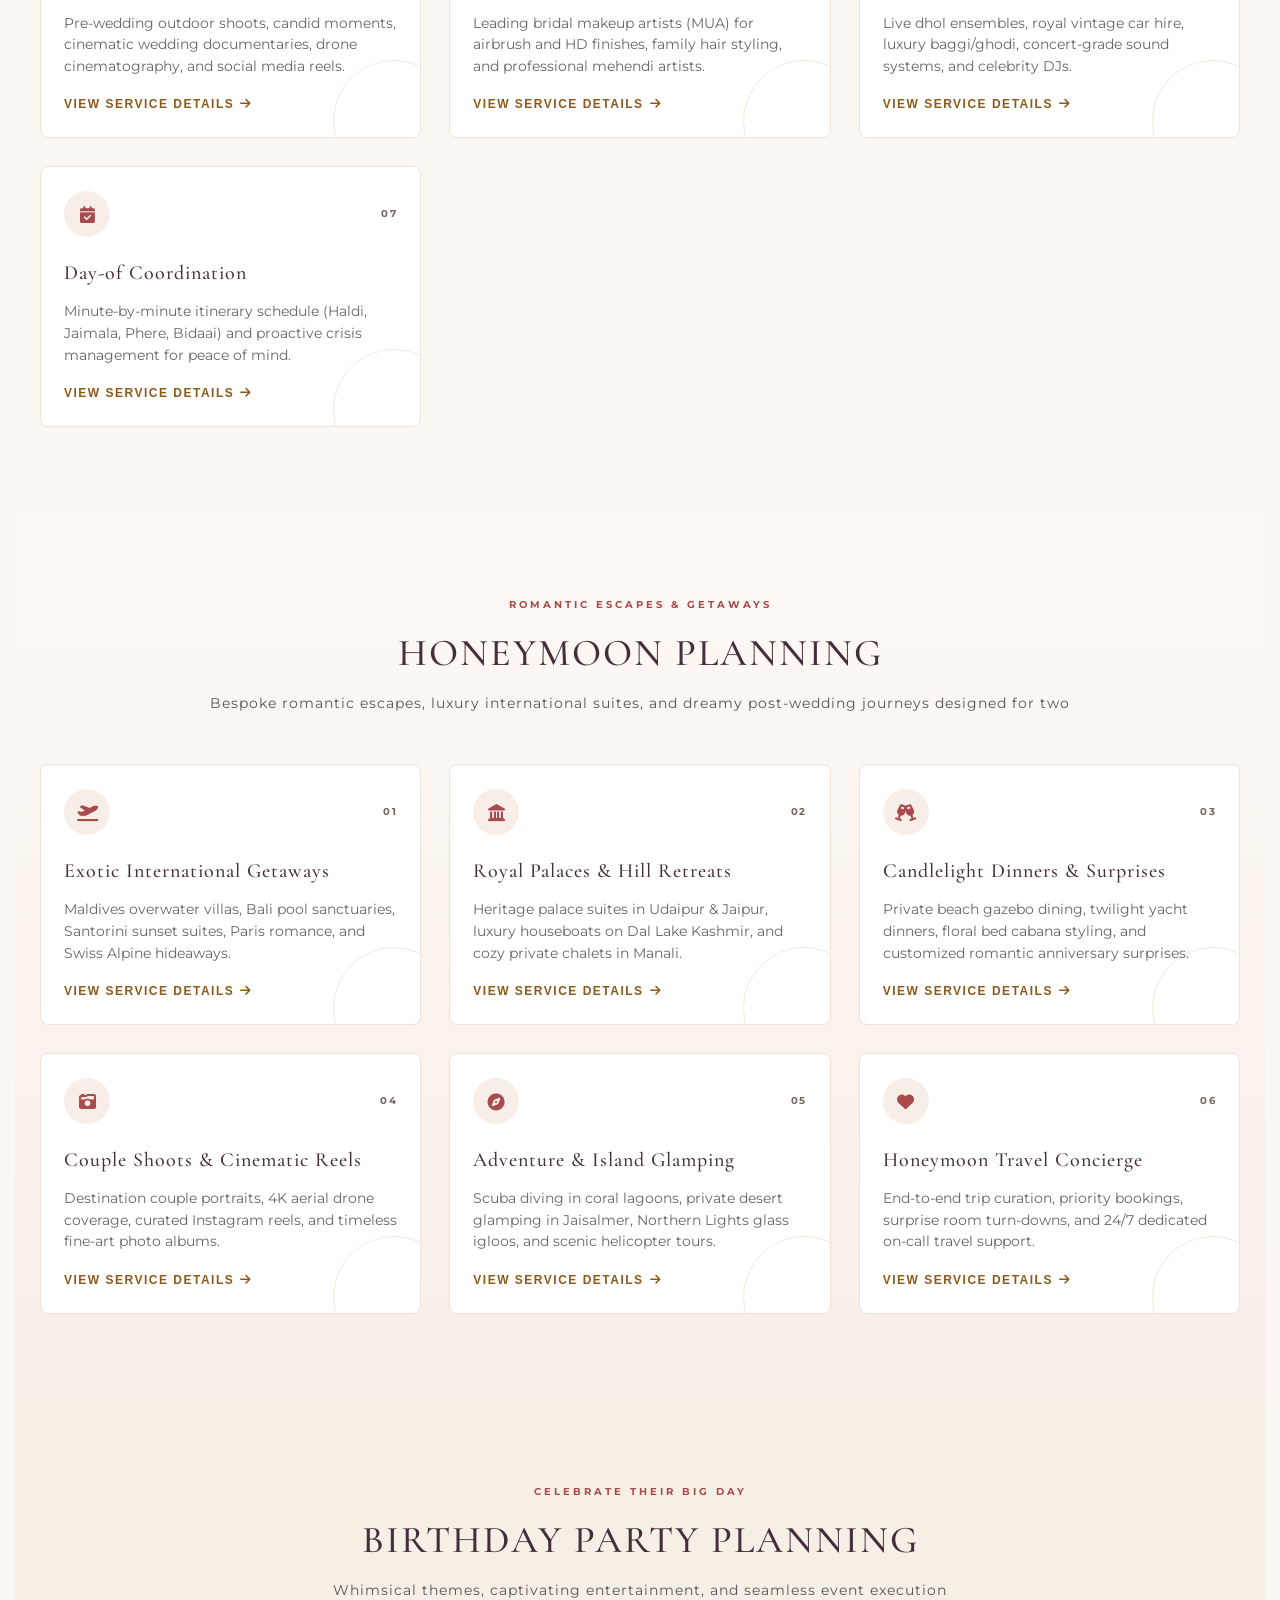
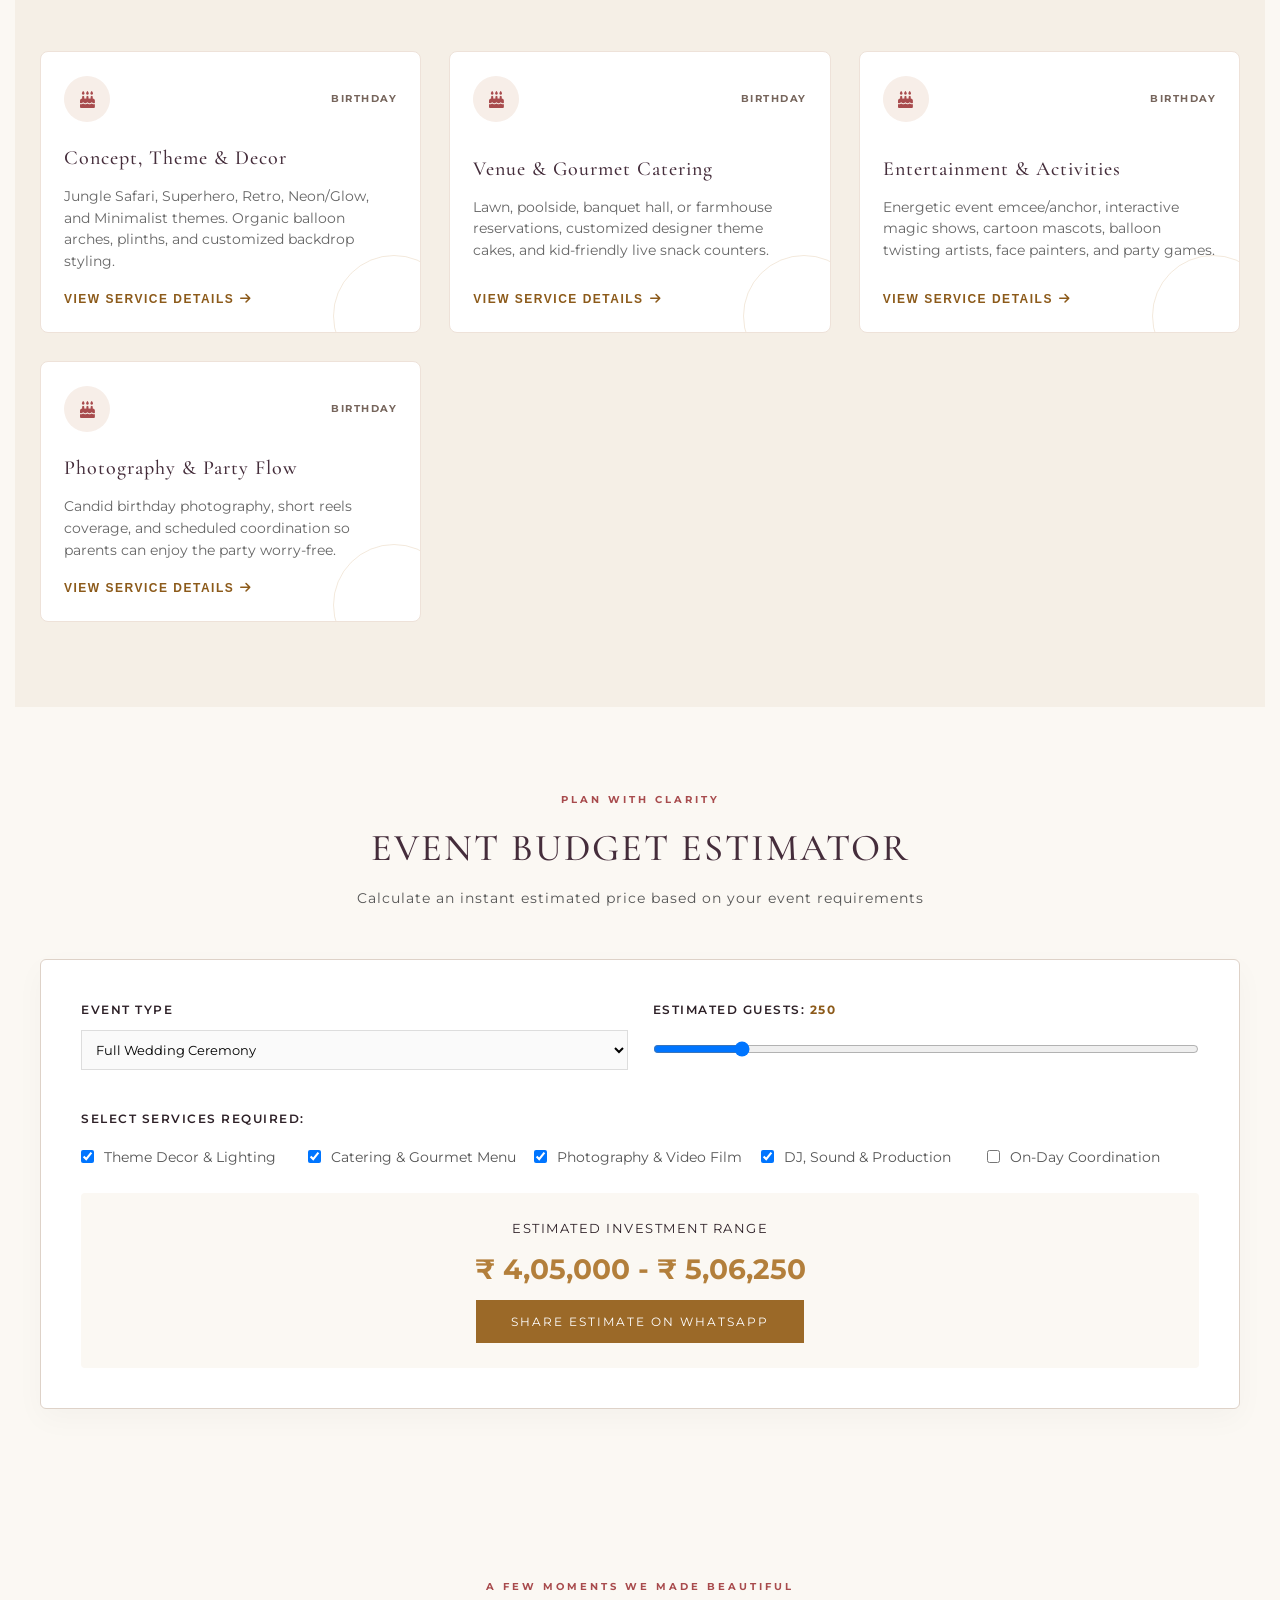
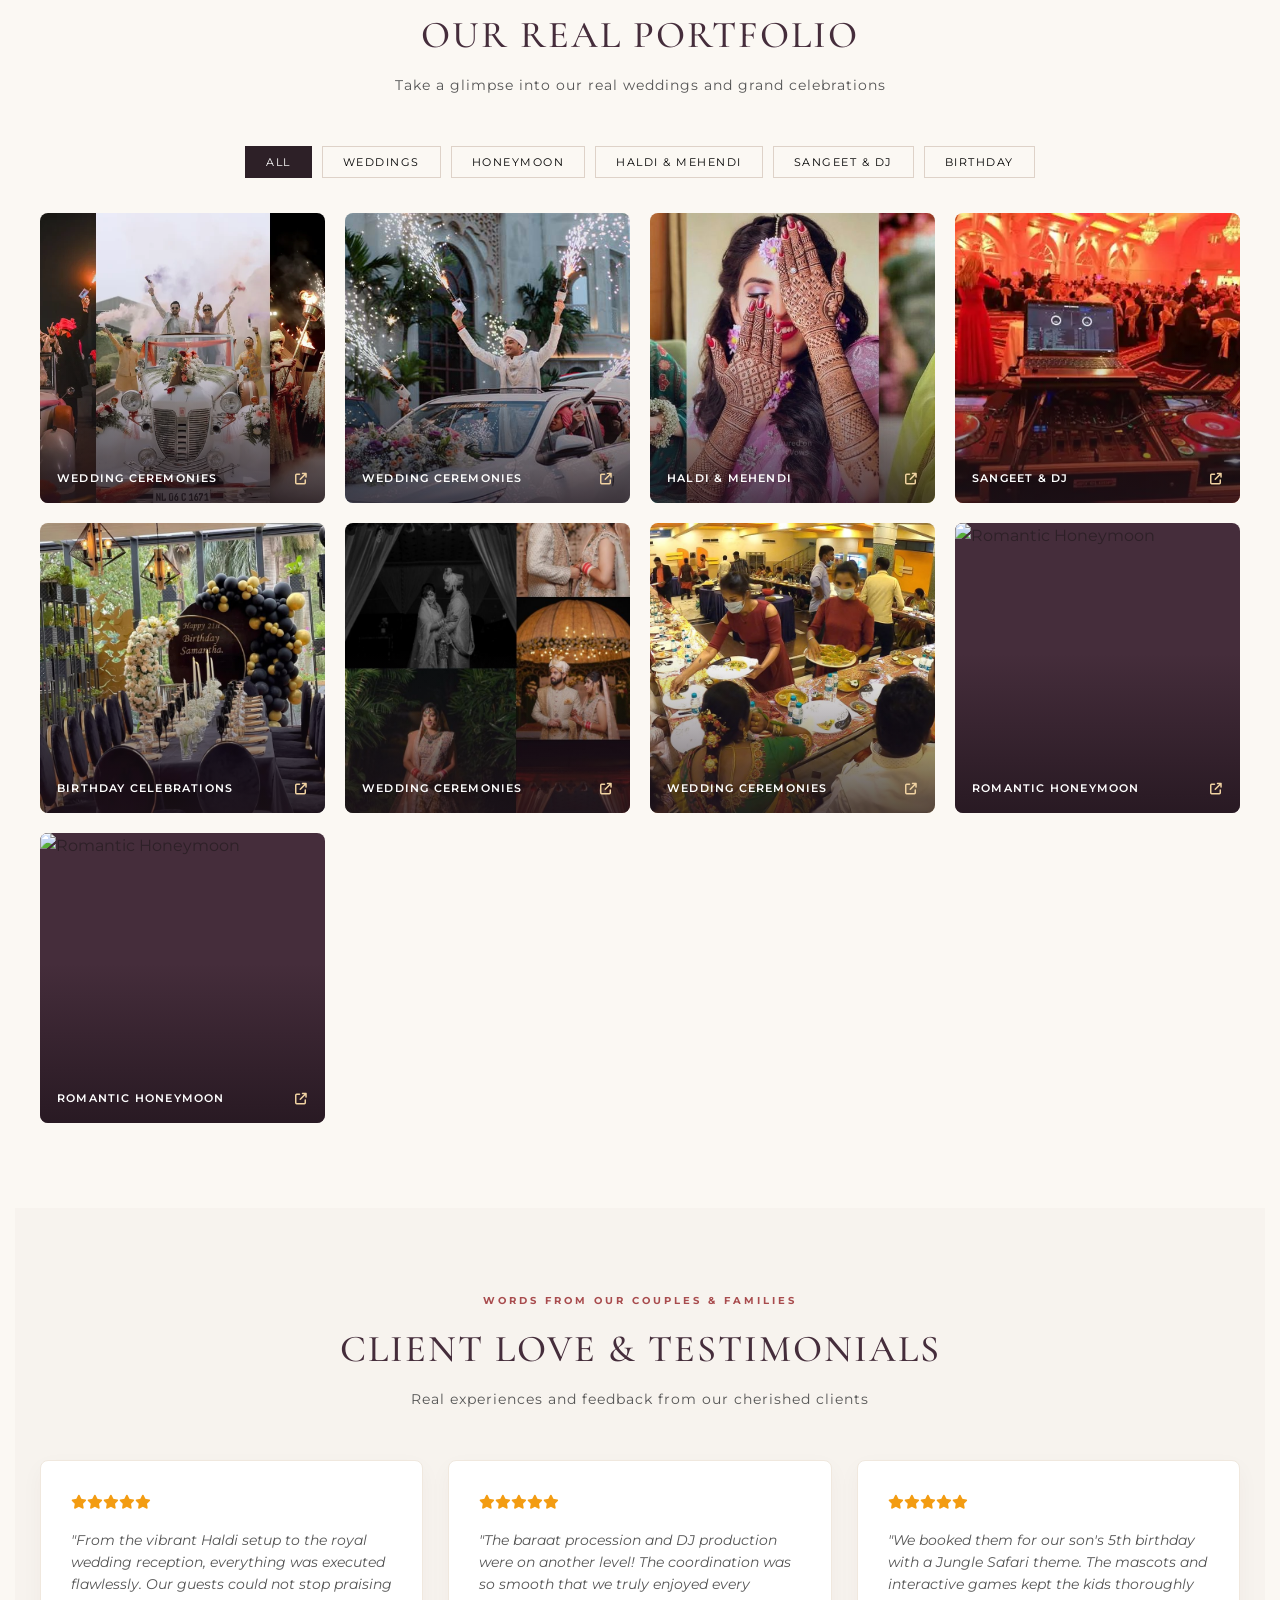
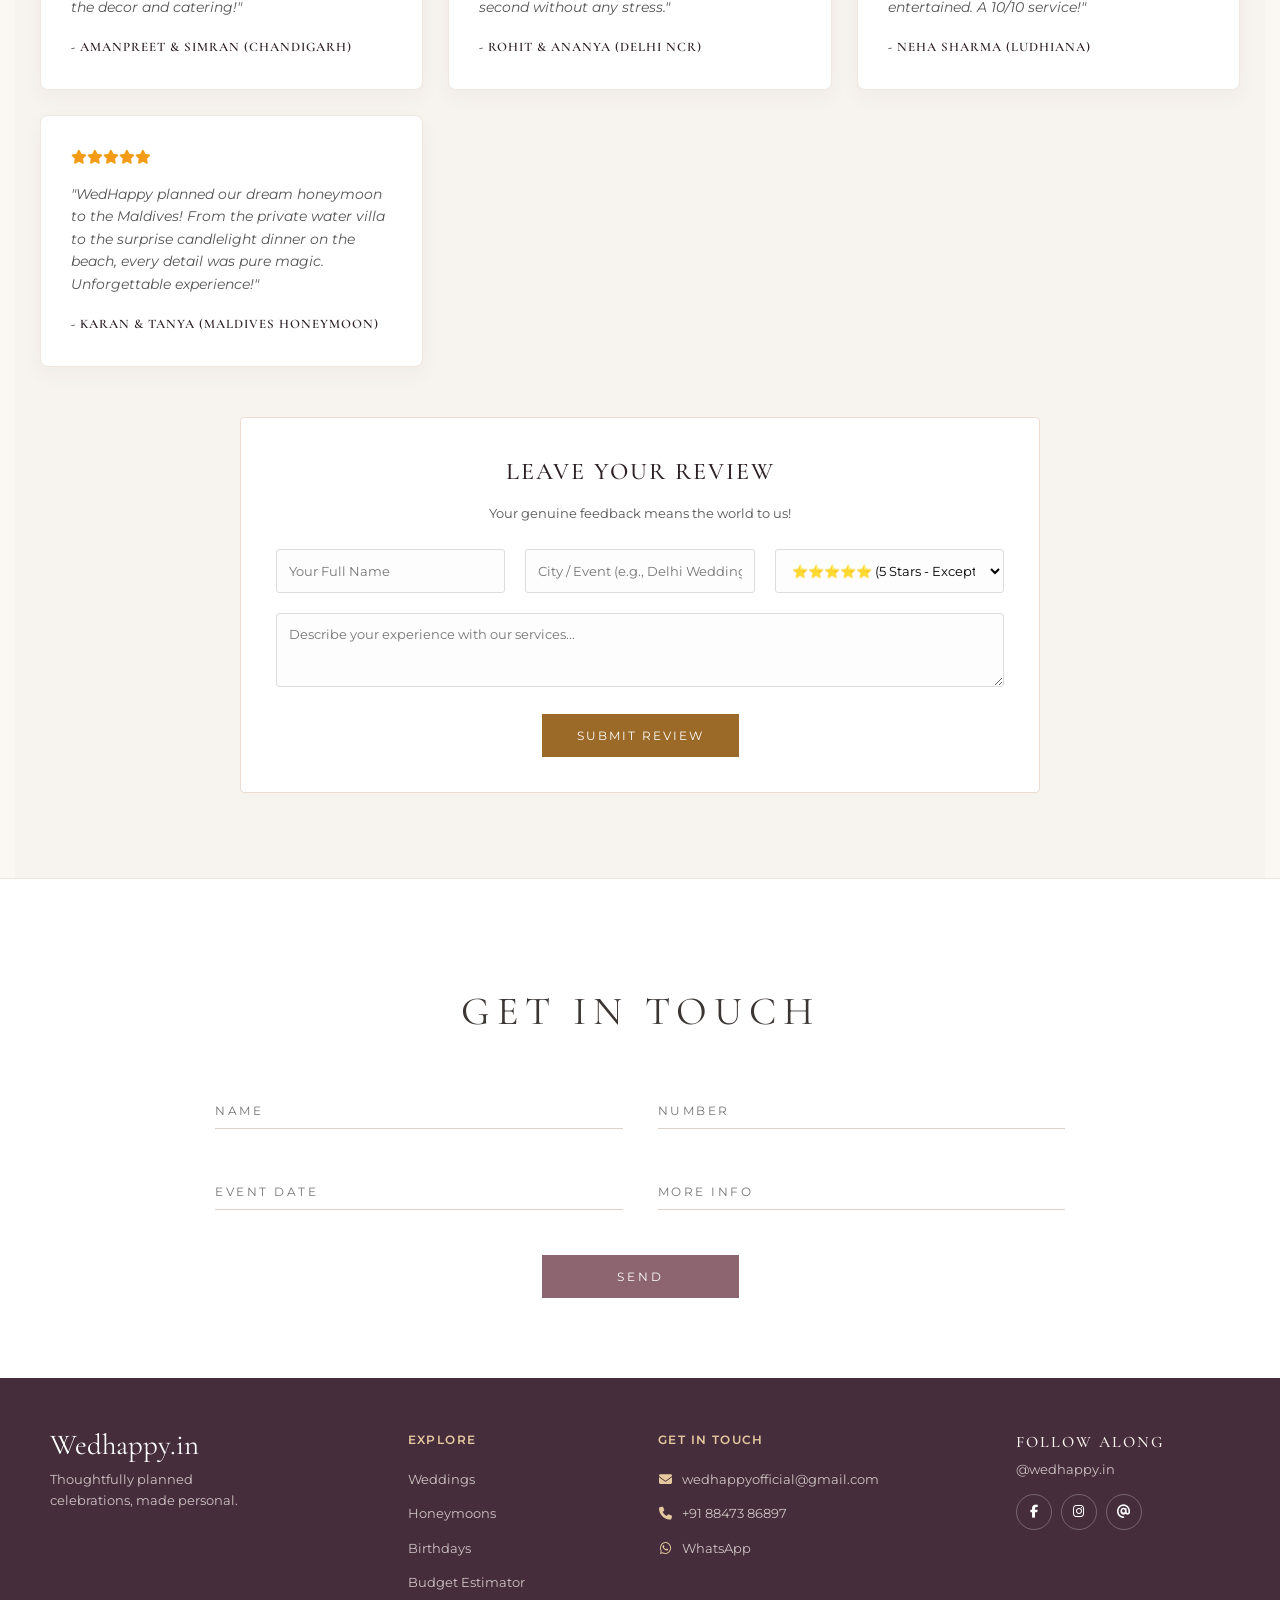
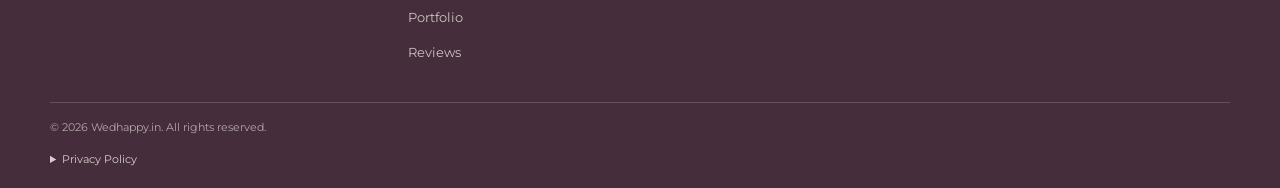
==== commit 6e73d7a6: "added  new honeymoon section" ====
--- a/index.html
+++ b/index.html
@@ -3,9 +3,9 @@
 <head>
   <meta charset="UTF-8">
   <meta name="viewport" content="width=device-width, initial-scale=1.0">
-  <title>WedHappy | Wedding Planner & Event Management</title>
-  <meta name="description" content="Plan your dream wedding with WedHappy. Explore wedding planning, birthday celebrations, event decoration, and budget estimation services.">
-  <meta name="keywords" content="wedding planner, event management, birthday party planner, wedding decor, catering services, event budget estimator, WedHappy, luxury wedding planner India">
+  <title>WedHappy | Wedding & Honeymoon Planner, Event Management</title>
+  <meta name="description" content="Plan your dream wedding, luxury honeymoon, and celebrations with WedHappy. Explore wedding planning, honeymoon packages, birthday celebrations, and budget estimation services.">
+  <meta name="keywords" content="wedding planner, honeymoon planner, honeymoon packages, romantic getaways, luxury honeymoon India, event management, birthday party planner, wedding decor, catering services, event budget estimator, WedHappy">
   <meta name="robots" content="index, follow">
   <link rel="canonical" href="https://wedhappy.in/">
 
@@ -18,9 +18,9 @@
     "url": "https://wedhappy.in/",
     "logo": "https://wedhappy.in/public/new-logo.png",
     "image": "https://wedhappy.in/public/new-logo.png",
-    "description": "WedHappy is a premier wedding planning and event management agency in India, specializing in luxury weddings, birthday party planning, theme decor, catering, photography, and event budget estimation.",
-    "telephone": "+91-8837531768",
-    "email": "Ashish73409@gmail.com",
+    "description": "WedHappy is a premier wedding planning, honeymoon planning, and event management agency in India, specializing in luxury weddings, romantic getaways, birthday celebrations, theme decor, catering, and event budget estimation.",
+    "telephone": "+91-8847386897",
+    "email": "wedhappyofficial@gmail.com",
     "priceRange": "₹₹₹",
     "address": {
       "@type": "PostalAddress",
@@ -47,6 +47,14 @@
           "@type": "Offer",
           "itemOffered": {
             "@type": "Service",
+            "name": "Honeymoon & Romantic Escapes Planning",
+            "description": "Tailor-made luxury honeymoon packages, private villas, international getaways, and romantic experiences for newlyweds."
+          }
+        },
+        {
+          "@type": "Offer",
+          "itemOffered": {
+            "@type": "Service",
             "name": "Birthday Party Planning",
             "description": "Whimsical themes, captivating entertainment, and seamless event execution for birthdays."
           }
@@ -56,7 +64,7 @@
           "itemOffered": {
             "@type": "Service",
             "name": "Event Budget Estimator",
-            "description": "Instant online budget estimation for weddings, pre-wedding functions, and birthday celebrations."
+            "description": "Instant online budget estimation for weddings, honeymoons, pre-wedding functions, and birthday celebrations."
           }
         }
       ]
@@ -110,6 +118,7 @@
           <ul class="nav-links" id="navLinks">
             <li><a href="#home" class="nav-item">Home</a></li>
             <li><a href="#wedding-planner" class="nav-item">Weddings</a></li>
+            <li><a href="#honeymoon-planner" class="nav-item">Honeymoons</a></li>
             <li><a href="#birthday-planner" class="nav-item">Birthdays</a></li>
             <li><a href="#estimator" class="nav-item">Estimator</a></li>
             <li><a href="#gallery" class="nav-item">Portfolio</a></li>
@@ -126,11 +135,12 @@
 
     <!-- HERO SECTION -->
     <section class="hero" id="home">
-      <span class="hero-eyebrow">WEDDINGS <i class="fa fa-diamond"></i> BIRTHDAYS <i class="fa fa-diamond"></i> UNFORGETTABLE MOMENTS</span>
+      <span class="hero-eyebrow">WEDDINGS <i class="fa fa-diamond"></i> HONEYMOONS <i class="fa fa-diamond"></i> BIRTHDAYS <i class="fa fa-diamond"></i> UNFORGETTABLE MOMENTS</span>
       <h1 id="heroTitle">Your once-in-a-lifetime celebration, beautifully planned.</h1>
       <p id="heroSubtitle">From the first moodboard to the final vidaai, we design warm, joyful celebrations that feel completely yours.</p>
       <div class="hero-btn-group">
-        <a href="#wedding-planner" class="btn-luxury">Explore Services</a>
+        <a href="#wedding-planner" class="btn-luxury">Weddings</a>
+        <a href="#honeymoon-planner" class="btn-luxury">Honeymoons</a>
         <a href="#estimator" class="btn-luxury btn-gold">Estimate Budget</a>
       </div>
       <div class="hero-proof" aria-label="Why couples choose Grand Celebrations">
@@ -150,6 +160,16 @@
       <div class="services-grid" id="weddingServicesGrid"></div>
     </section>
 
+    <!-- HONEYMOON PLANNER SERVICES -->
+    <section class="section-padding honeymoon-section" id="honeymoon-planner">
+      <div class="section-header">
+        <span class="section-kicker">ROMANTIC ESCAPES &amp; GETAWAYS</span>
+        <h2 class="section-title">Honeymoon Planning</h2>
+        <p class="section-subtitle">Bespoke romantic escapes, luxury international suites, and dreamy post-wedding journeys designed for two</p>
+      </div>
+      <div class="services-grid" id="honeymoonServicesGrid"></div>
+    </section>
+
     <!-- BIRTHDAY PARTY PLANNER SERVICES -->
     <section class="section-padding birthday-section" id="birthday-planner">
       <div class="section-header">
@@ -174,6 +194,7 @@
             <label for="calcEventType">Event Type</label>
             <select id="calcEventType">
               <option value="wedding">Full Wedding Ceremony</option>
+              <option value="honeymoon">Luxury Honeymoon Package</option>
               <option value="prewedding">Pre-Wedding / Sangeet / Haldi</option>
               <option value="birthday">Birthday Party Celebration</option>
             </select>
@@ -213,6 +234,7 @@
       <div class="filter-buttons">
         <button class="filter-btn active" data-category="all">All</button>
         <button class="filter-btn" data-category="wedding">Weddings</button>
+        <button class="filter-btn" data-category="honeymoon">Honeymoon</button>
         <button class="filter-btn" data-category="haldi">Haldi & Mehendi</button>
         <button class="filter-btn" data-category="sangeet">Sangeet & DJ</button>
         <button class="filter-btn" data-category="birthday">Birthday</button>
@@ -289,6 +311,7 @@
             <h3 class="serif-font">EXPLORE</h3>
             <ul class="footer-links">
               <li><a href="#wedding-planner">Weddings</a></li>
+              <li><a href="#honeymoon-planner">Honeymoons</a></li>
               <li><a href="#birthday-planner">Birthdays</a></li>
               <li><a href="#estimator">Budget Estimator</a></li>
               <li><a href="#gallery">Portfolio</a></li>
@@ -298,9 +321,9 @@
           <div class="footer-col">
             <h3 class="serif-font">GET IN TOUCH</h3>
             <ul class="footer-links footer-contact-links">
-              <li><a href="mailto:Ashish73409@gmail.com" id="footerEmail"><i class="fa-solid fa-envelope" aria-hidden="true"></i> Ashish73409@gmail.com</a></li>
-              <li><a href="tel:+918837531768" id="footerPhone"><i class="fa-solid fa-phone" aria-hidden="true"></i> +91 88375 31768</a></li>
-              <li><a href="https://wa.me/918837531768" id="footerWhatsapp" target="_blank" rel="noopener noreferrer"><i class="fa-brands fa-whatsapp" aria-hidden="true"></i> WhatsApp</a></li>
+              <li><a href="mailto:wedhappyofficial@gmail.com" id="footerEmail"><i class="fa-solid fa-envelope" aria-hidden="true"></i> wedhappyofficial@gmail.com</a></li>
+              <li><a href="tel:+918847386897" id="footerPhone"><i class="fa-solid fa-phone" aria-hidden="true"></i> +91 88473 86897</a></li>
+              <li><a href="https://wa.me/918847386897" id="footerWhatsapp" target="_blank" rel="noopener noreferrer"><i class="fa-brands fa-whatsapp" aria-hidden="true"></i> WhatsApp</a></li>
             </ul>
           </div>
           <div class="footer-col">
@@ -322,7 +345,7 @@
               <p>Inquiry details and reviews submitted on this site are saved in this browser on this device. They are not sent to a website server by this site.</p>
               <p>When you submit an inquiry, WhatsApp opens with the details you entered so you can choose whether to send them. WhatsApp handles any information you share there under its own privacy policy.</p>
               <p>Reviews include the name, city, rating, and comment you provide, and are shown on this site in this browser. Avoid entering sensitive personal information.</p>
-              <p>To remove locally saved information, clear this site's data in your browser settings. For questions, contact <a href="mailto:Ashish73409@gmail.com">Ashish73409@gmail.com</a>.</p>
+              <p>To remove locally saved information, clear this site's data in your browser settings. For questions, contact <a href="mailto:wedhappyofficial@gmail.com">wedhappyofficial@gmail.com</a>.</p>
             </div>
           </details>
         </div>
@@ -331,10 +354,10 @@
 
     <!-- FLOATING ACTIONS -->
     <div class="floating-actions">
-      <a href="tel:8837531768" class="action-btn btn-phone" id="floatingPhone" title="Direct Phone Call">
+      <a href="tel:+918847386897" class="action-btn btn-phone" id="floatingPhone" title="Direct Phone Call">
         <i class="fa fa-phone"></i>
       </a>
-      <a href="https://wa.me/918837531768?text=Hey,%20I%20am%20looking%20for%20Event%20services." target="_blank" class="action-btn btn-whatsapp" id="floatingWhatsapp" title="Chat on WhatsApp">
+      <a href="https://wa.me/918847386897?text=Hey,%20I%20am%20looking%20for%20Event%20services." target="_blank" class="action-btn btn-whatsapp" id="floatingWhatsapp" title="Chat on WhatsApp">
         <i class="fab fa-whatsapp"></i>
       </a>
     </div>
@@ -406,6 +429,7 @@
                 <label for="newImageCategory">Select Category</label>
                 <select id="newImageCategory" required>
                   <option value="wedding">Weddings</option>
+                  <option value="honeymoon">Honeymoon & Romantic</option>
                   <option value="haldi">Haldi & Mehendi</option>
                   <option value="sangeet">Sangeet & DJ</option>
                   <option value="birthday">Birthday</option>
@@ -500,6 +524,10 @@
                   <input type="number" id="estimatorWeddingRate" min="0" step="100" required>
                 </div>
                 <div class="admin-form-group">
+                  <label for="estimatorHoneymoonRate">Honeymoon rate</label>
+                  <input type="number" id="estimatorHoneymoonRate" min="0" step="100" required>
+                </div>
+                <div class="admin-form-group">
                   <label for="estimatorPreweddingRate">Pre-wedding per guest</label>
                   <input type="number" id="estimatorPreweddingRate" min="0" step="100" required>
                 </div>
--- a/css/main.css
+++ b/css/main.css
@@ -122,11 +122,11 @@
   position: relative;
   display: flex;
   list-style: none;
-  gap: clamp(10px, 1.4vw, 24px);
+  gap: clamp(8px, 1.1vw, 20px);
   align-items: center;
   justify-content: center;
   margin: 0;
-  padding: 0;
+  padding: 0 130px 0 0;
   width: 100%;
 }
 
@@ -138,9 +138,10 @@
 .nav-item {
   text-decoration: none;
   color: #b32c3e;
-  font-size: 16px;
+  font-size: clamp(13px, 1.05vw, 15.5px);
   font-weight: 500;
   letter-spacing: 0.2px;
+  white-space: nowrap;
   transition: color 0.3s ease;
 }
 
@@ -448,7 +449,7 @@
     z-index: 1001;
   }
   .nav-container.menu-open nav { display: block; }
-  .nav-links { flex-direction: column; align-items: stretch; gap: 0; }
+  .nav-links { flex-direction: column; align-items: stretch; gap: 0; padding: 0; }
   .nav-links li:last-child { position: static; }
   .nav-item { display: flex; padding: 12px; }
   .admin-nav-link { border: 0; }
--- a/css/components.css
+++ b/css/components.css
@@ -32,6 +32,7 @@
 }
 
 .birthday-section { background-color: #f5efe6; }
+.honeymoon-section { background: linear-gradient(180deg, #fdf9f5 0%, #f7eee7 100%); }
 .reviews-section { background-color: #f7f3ee; }
 
 /* BUTTONS */
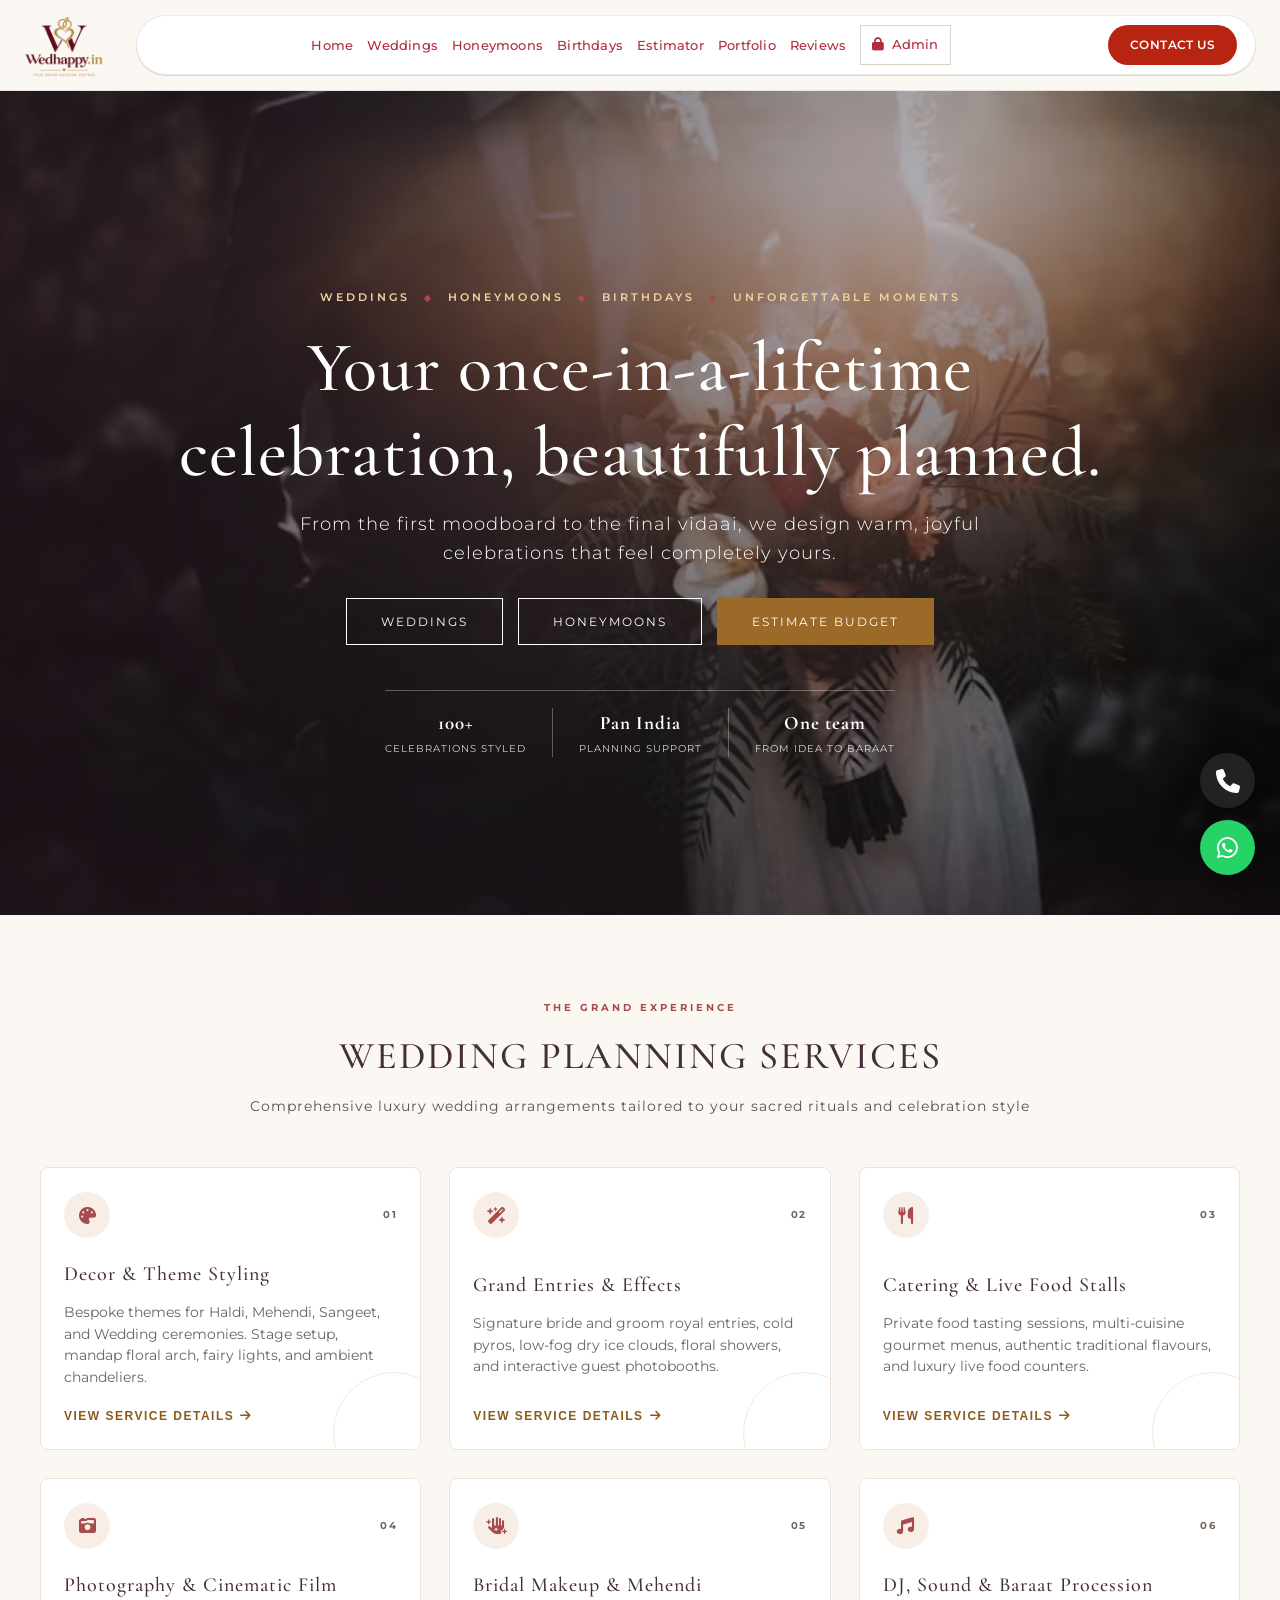
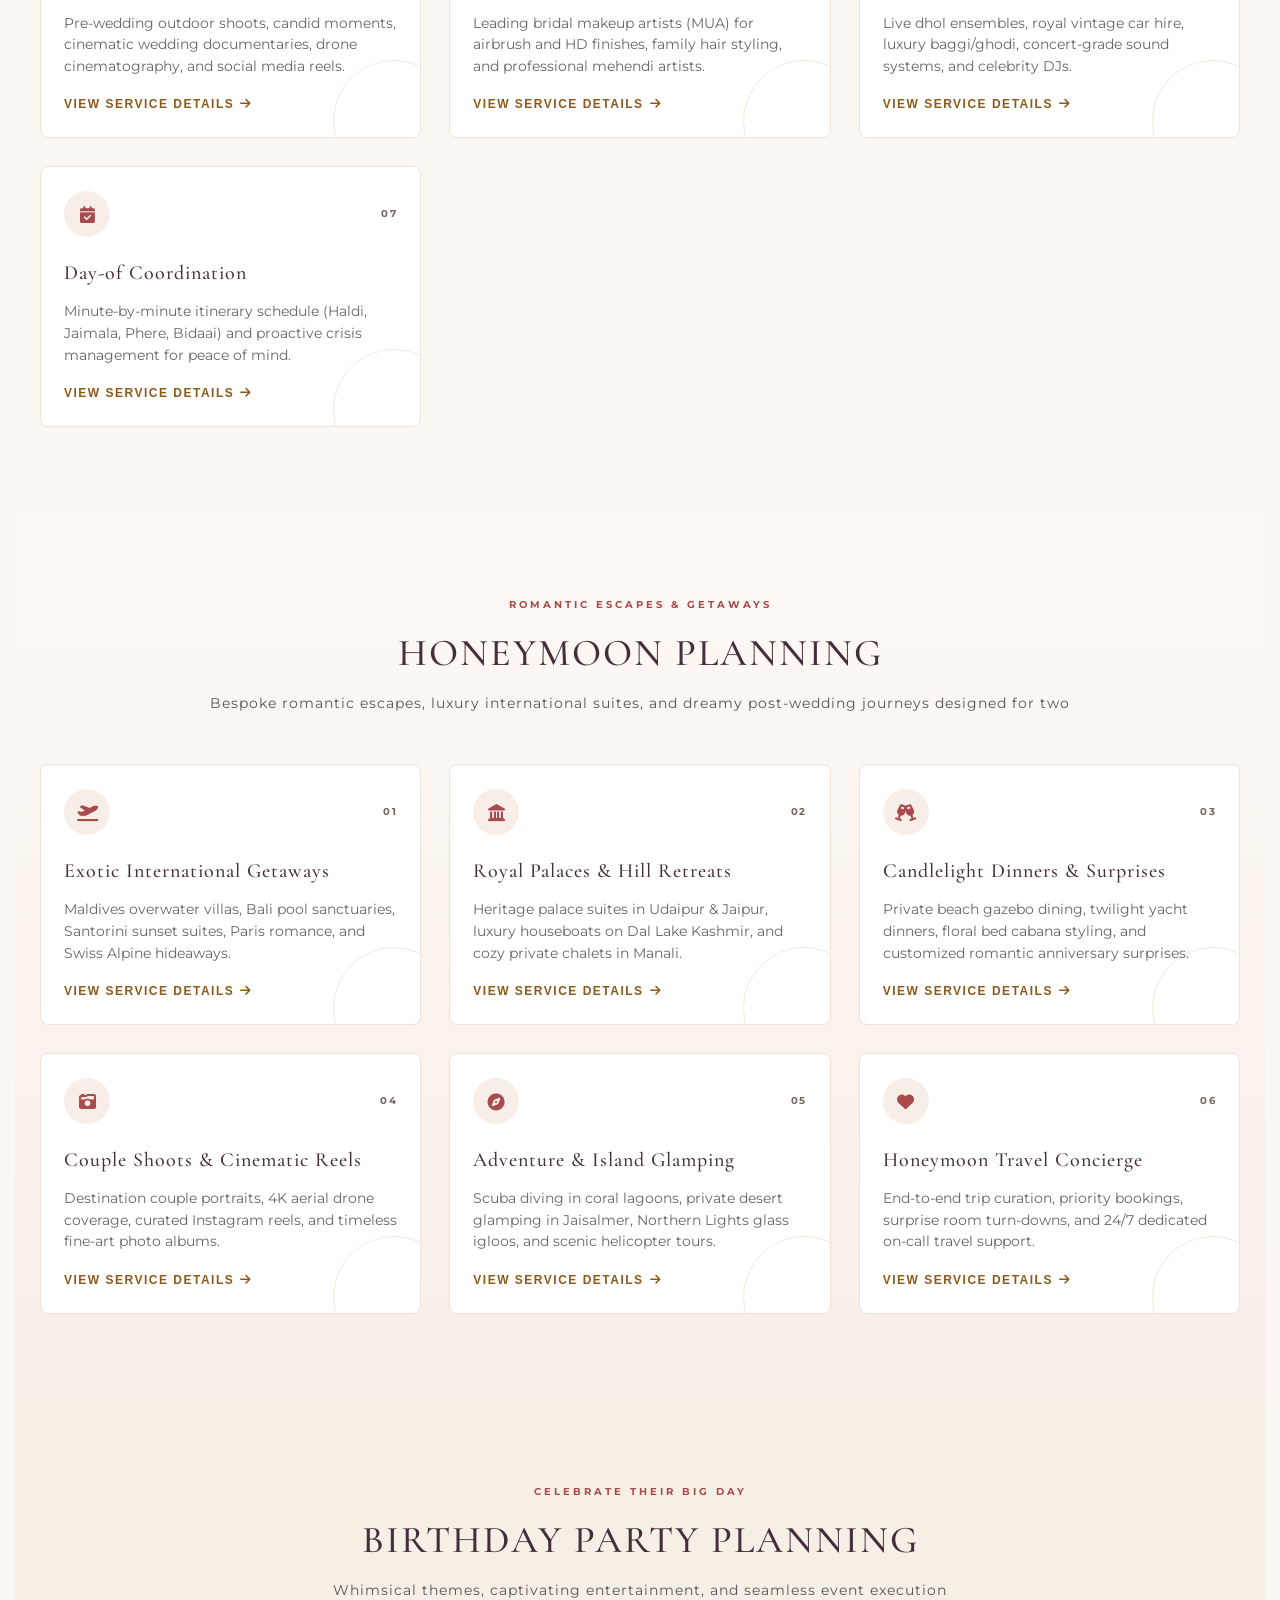
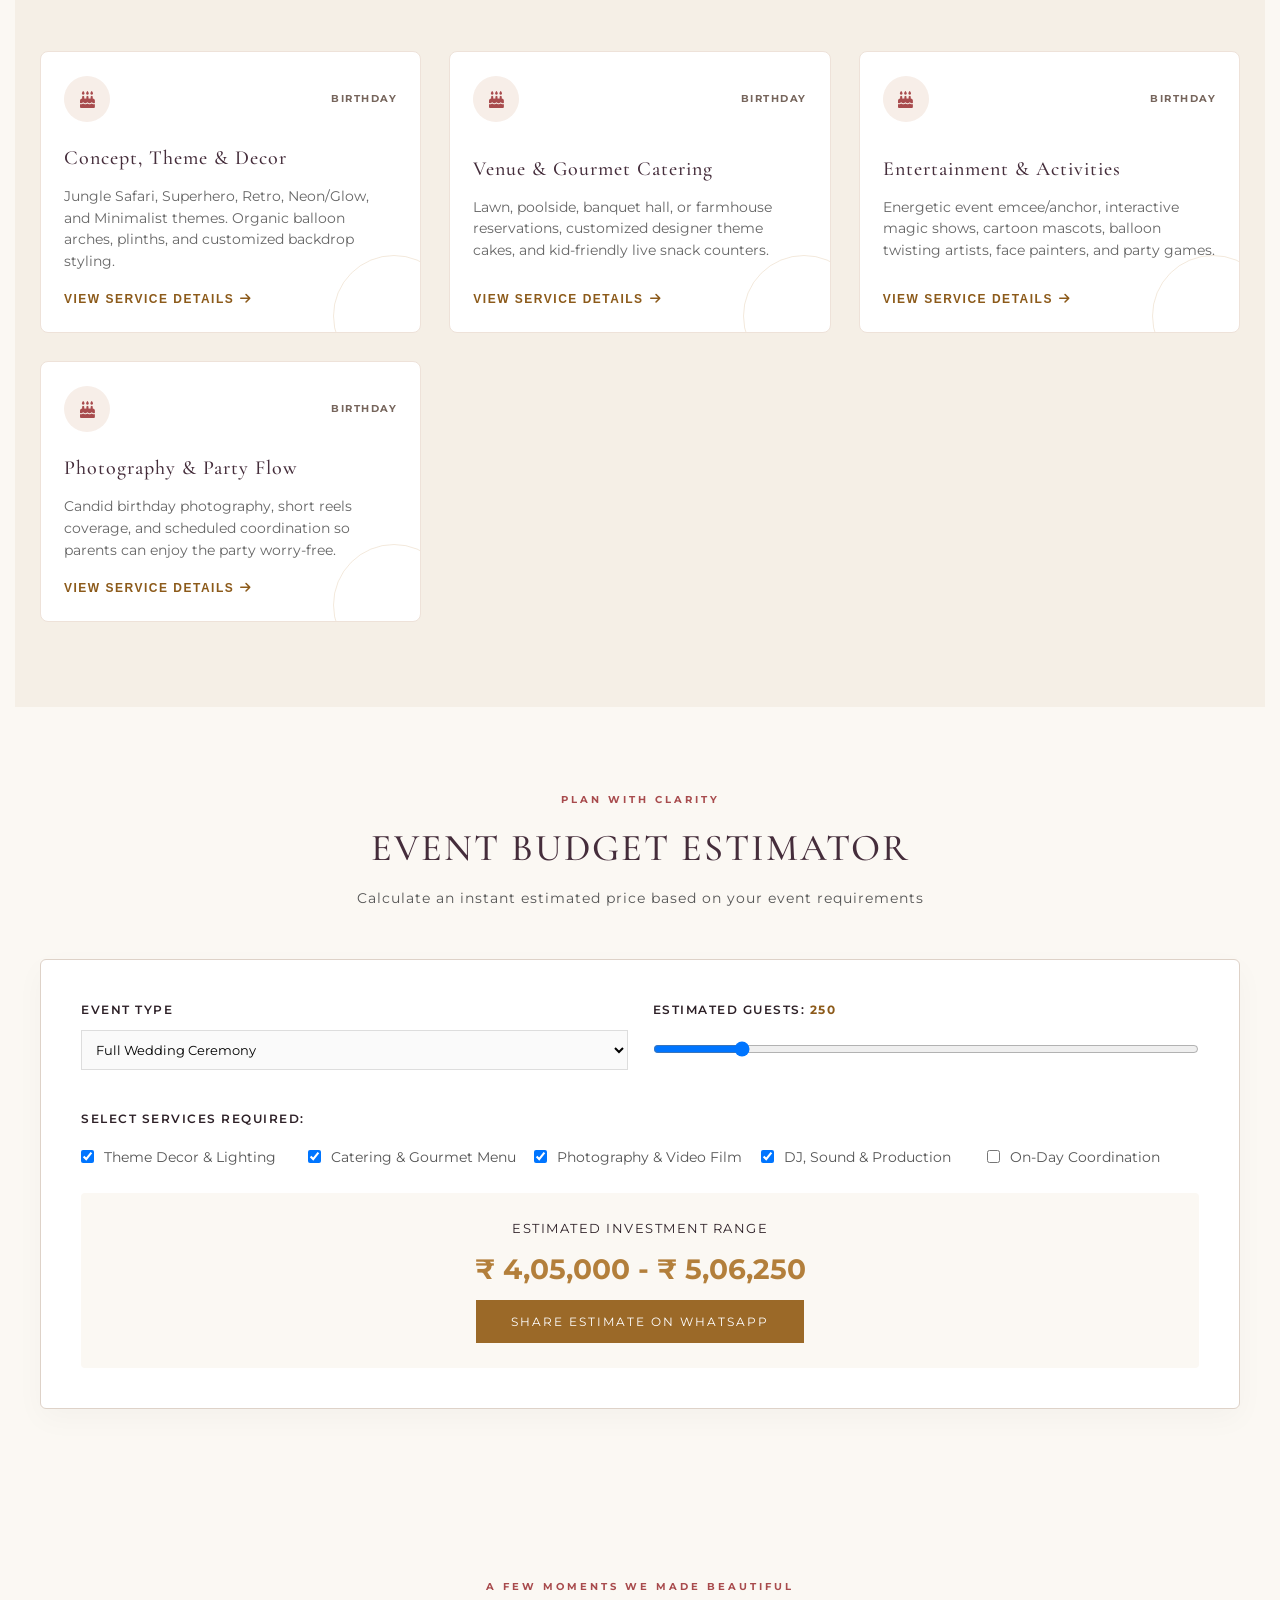
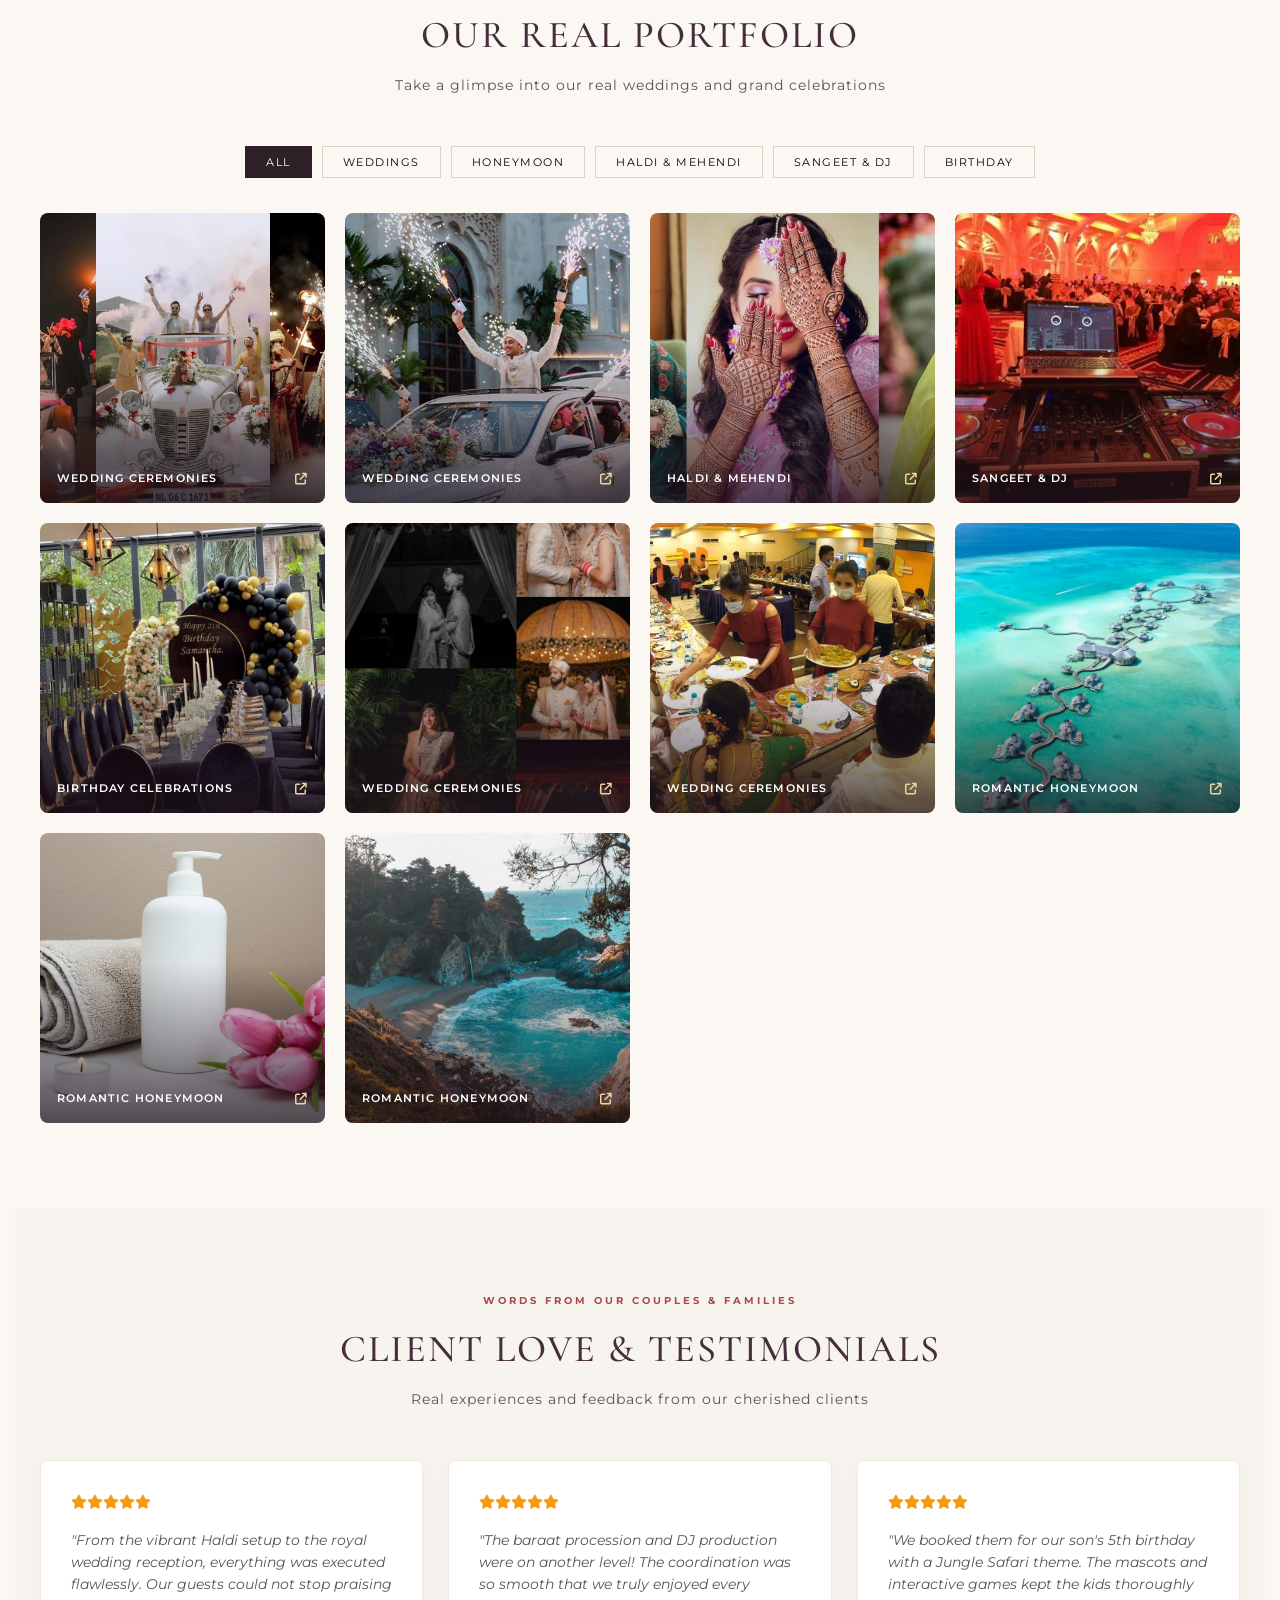
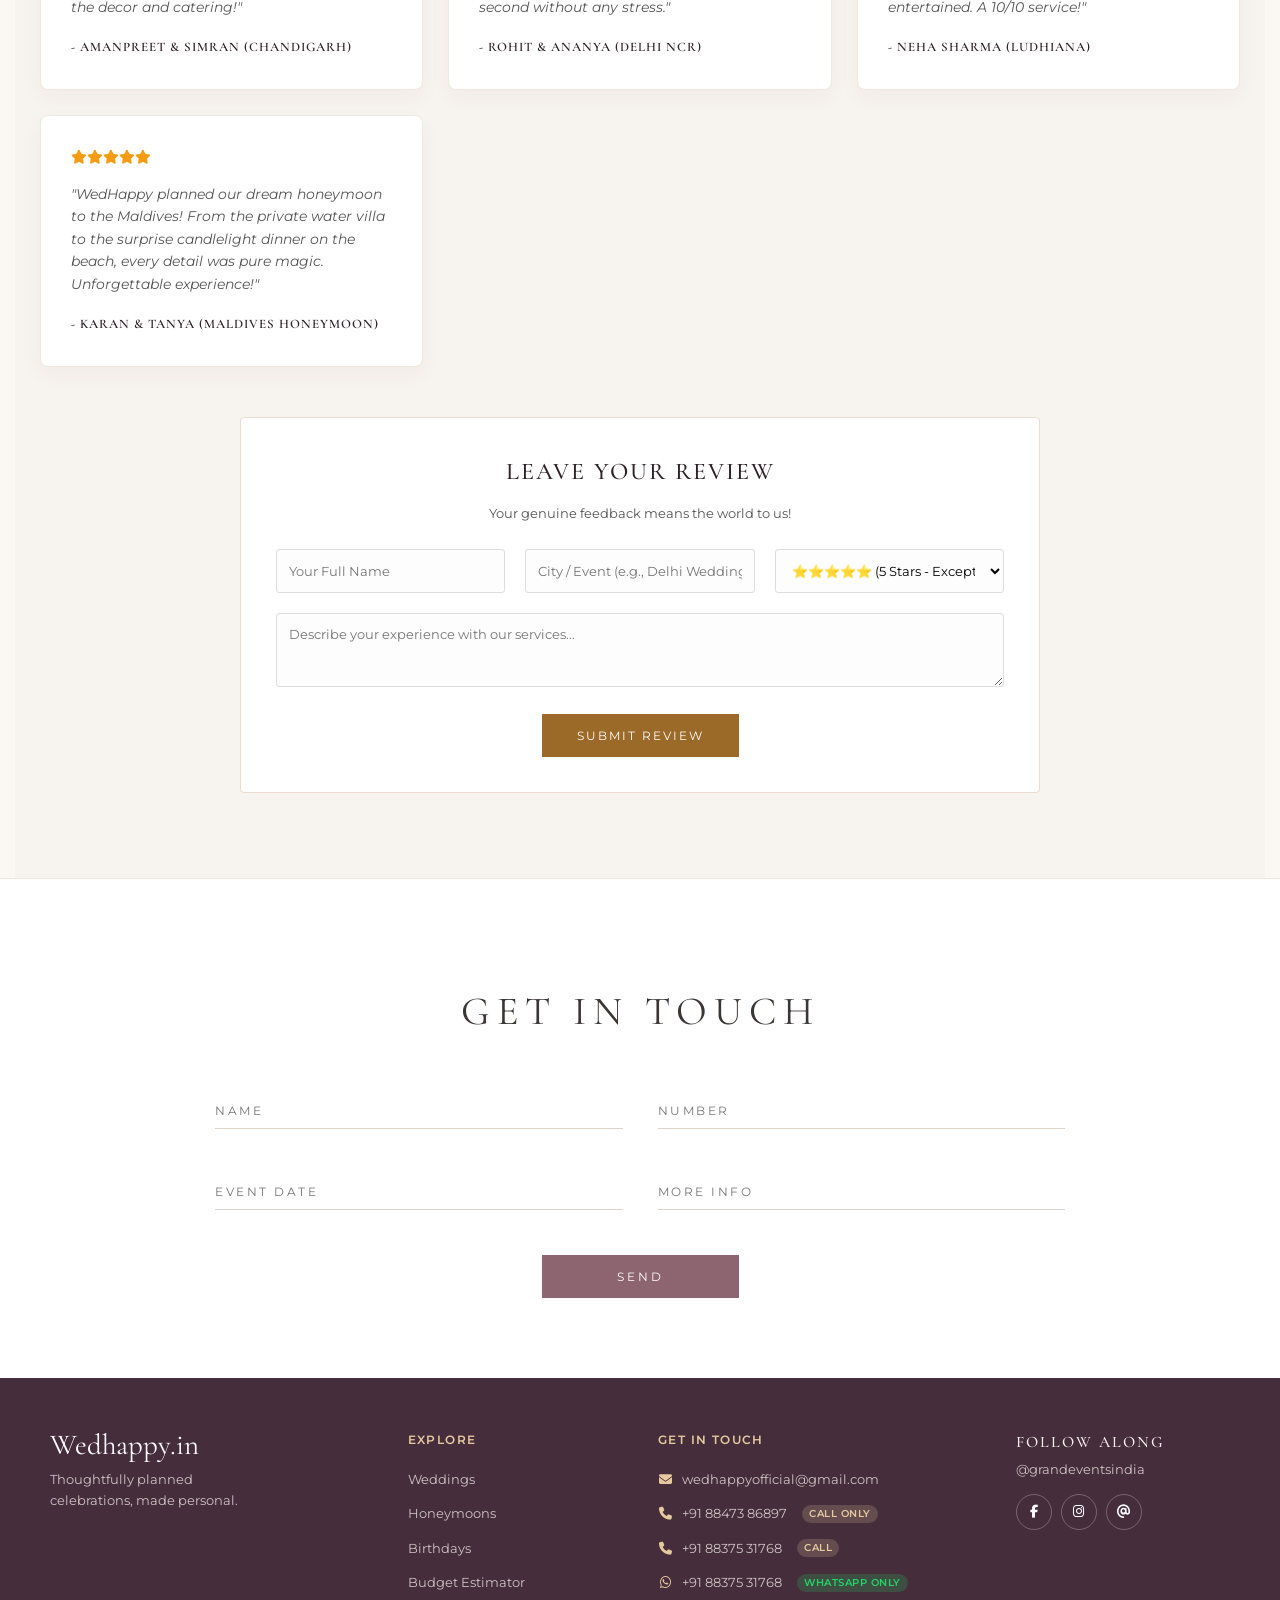
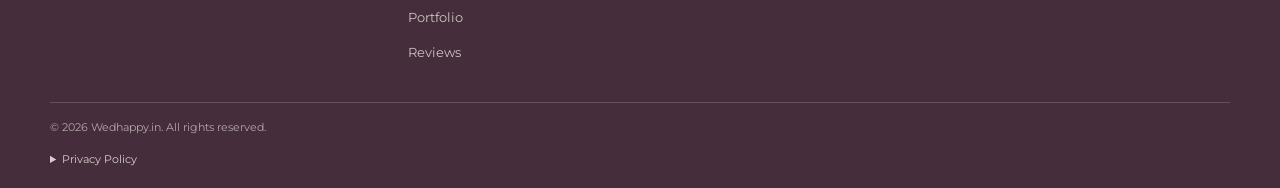
==== commit ca9ae9bc: "contact number added" ====
--- a/index.html
+++ b/index.html
@@ -19,7 +19,10 @@
     "logo": "https://wedhappy.in/public/new-logo.png",
     "image": "https://wedhappy.in/public/new-logo.png",
     "description": "WedHappy is a premier wedding planning, honeymoon planning, and event management agency in India, specializing in luxury weddings, romantic getaways, birthday celebrations, theme decor, catering, and event budget estimation.",
-    "telephone": "+91-8847386897",
+    "telephone": [
+      "+91-8847386897",
+      "+91-8837531768"
+    ],
     "email": "wedhappyofficial@gmail.com",
     "priceRange": "₹₹₹",
     "address": {
@@ -322,8 +325,9 @@
             <h3 class="serif-font">GET IN TOUCH</h3>
             <ul class="footer-links footer-contact-links">
               <li><a href="mailto:wedhappyofficial@gmail.com" id="footerEmail"><i class="fa-solid fa-envelope" aria-hidden="true"></i> wedhappyofficial@gmail.com</a></li>
-              <li><a href="tel:+918847386897" id="footerPhone"><i class="fa-solid fa-phone" aria-hidden="true"></i> +91 88473 86897</a></li>
-              <li><a href="https://wa.me/918847386897" id="footerWhatsapp" target="_blank" rel="noopener noreferrer"><i class="fa-brands fa-whatsapp" aria-hidden="true"></i> WhatsApp</a></li>
+              <li><a href="tel:+918847386897" id="footerPhone"><i class="fa-solid fa-phone" aria-hidden="true"></i> +91 88473 86897 <span class="contact-tag">Call Only</span></a></li>
+              <li><a href="tel:+918837531768" id="footerPhone2"><i class="fa-solid fa-phone" aria-hidden="true"></i> +91 88375 31768 <span class="contact-tag">Call</span></a></li>
+              <li><a href="https://wa.me/918837531768" id="footerWhatsapp" target="_blank" rel="noopener noreferrer"><i class="fa-brands fa-whatsapp" aria-hidden="true"></i> +91 88375 31768 <span class="contact-tag-wa">WhatsApp Only</span></a></li>
             </ul>
           </div>
           <div class="footer-col">
@@ -354,10 +358,10 @@
 
     <!-- FLOATING ACTIONS -->
     <div class="floating-actions">
-      <a href="tel:+918847386897" class="action-btn btn-phone" id="floatingPhone" title="Direct Phone Call">
+      <a href="tel:+918847386897" class="action-btn btn-phone" id="floatingPhone" title="Call Us (+91 88473 86897)">
         <i class="fa fa-phone"></i>
       </a>
-      <a href="https://wa.me/918847386897?text=Hey,%20I%20am%20looking%20for%20Event%20services." target="_blank" class="action-btn btn-whatsapp" id="floatingWhatsapp" title="Chat on WhatsApp">
+      <a href="https://wa.me/918837531768?text=Hey,%20I%20am%20looking%20for%20Event%20services." target="_blank" class="action-btn btn-whatsapp" id="floatingWhatsapp" title="Chat on WhatsApp (+91 88375 31768)">
         <i class="fab fa-whatsapp"></i>
       </a>
     </div>
@@ -501,11 +505,15 @@
               <textarea id="editHeroSubtitle" rows="3" required></textarea>
             </div>
             <div class="admin-form-group">
-              <label for="editPhone">Contact Phone Number</label>
+              <label for="editPhone">Contact Phone 1 (Call Only)</label>
               <input type="text" id="editPhone" required>
             </div>
             <div class="admin-form-group">
-              <label for="editWhatsapp">WhatsApp Number (Country code included, no + or spaces)</label>
+              <label for="editPhone2">Contact Phone 2 (Call)</label>
+              <input type="text" id="editPhone2" required>
+            </div>
+            <div class="admin-form-group">
+              <label for="editWhatsapp">WhatsApp Number (e.g., 918837531768 - Country code included, no + or spaces)</label>
               <input type="text" id="editWhatsapp" required>
             </div>
             <div class="admin-form-group">
--- a/css/main.css
+++ b/css/main.css
@@ -366,6 +366,32 @@
   width: 15px;
   color: #e6c99f;
   text-align: center;
+}
+
+.contact-tag {
+  display: inline-block;
+  font-size: 10px;
+  background: rgba(230, 201, 159, 0.2);
+  color: #e6c99f;
+  padding: 1px 7px;
+  border-radius: 999px;
+  letter-spacing: 0.5px;
+  margin-left: 6px;
+  text-transform: uppercase;
+  font-weight: 600;
+}
+
+.contact-tag-wa {
+  display: inline-block;
+  font-size: 10px;
+  background: rgba(37, 211, 102, 0.2);
+  color: #25d366;
+  padding: 1px 7px;
+  border-radius: 999px;
+  letter-spacing: 0.5px;
+  margin-left: 6px;
+  text-transform: uppercase;
+  font-weight: 600;
 }
 
 .footer-handle {
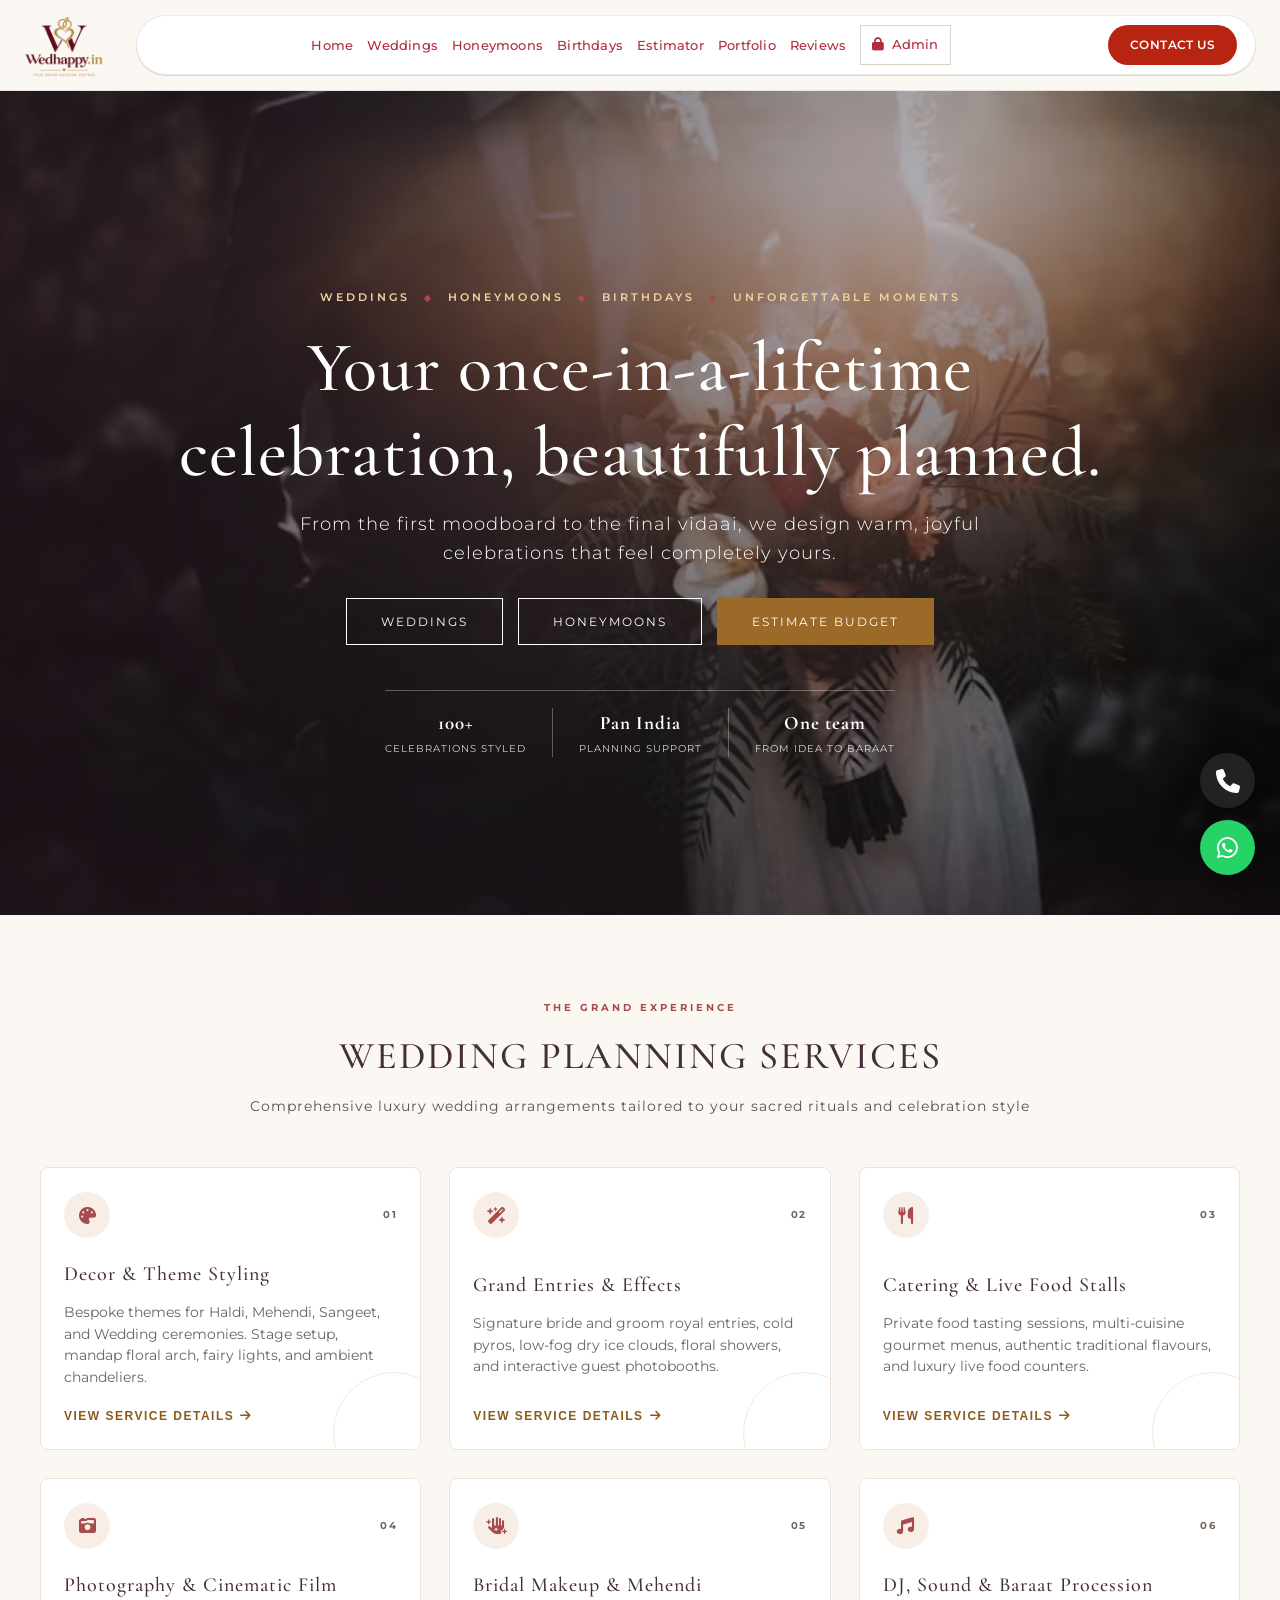
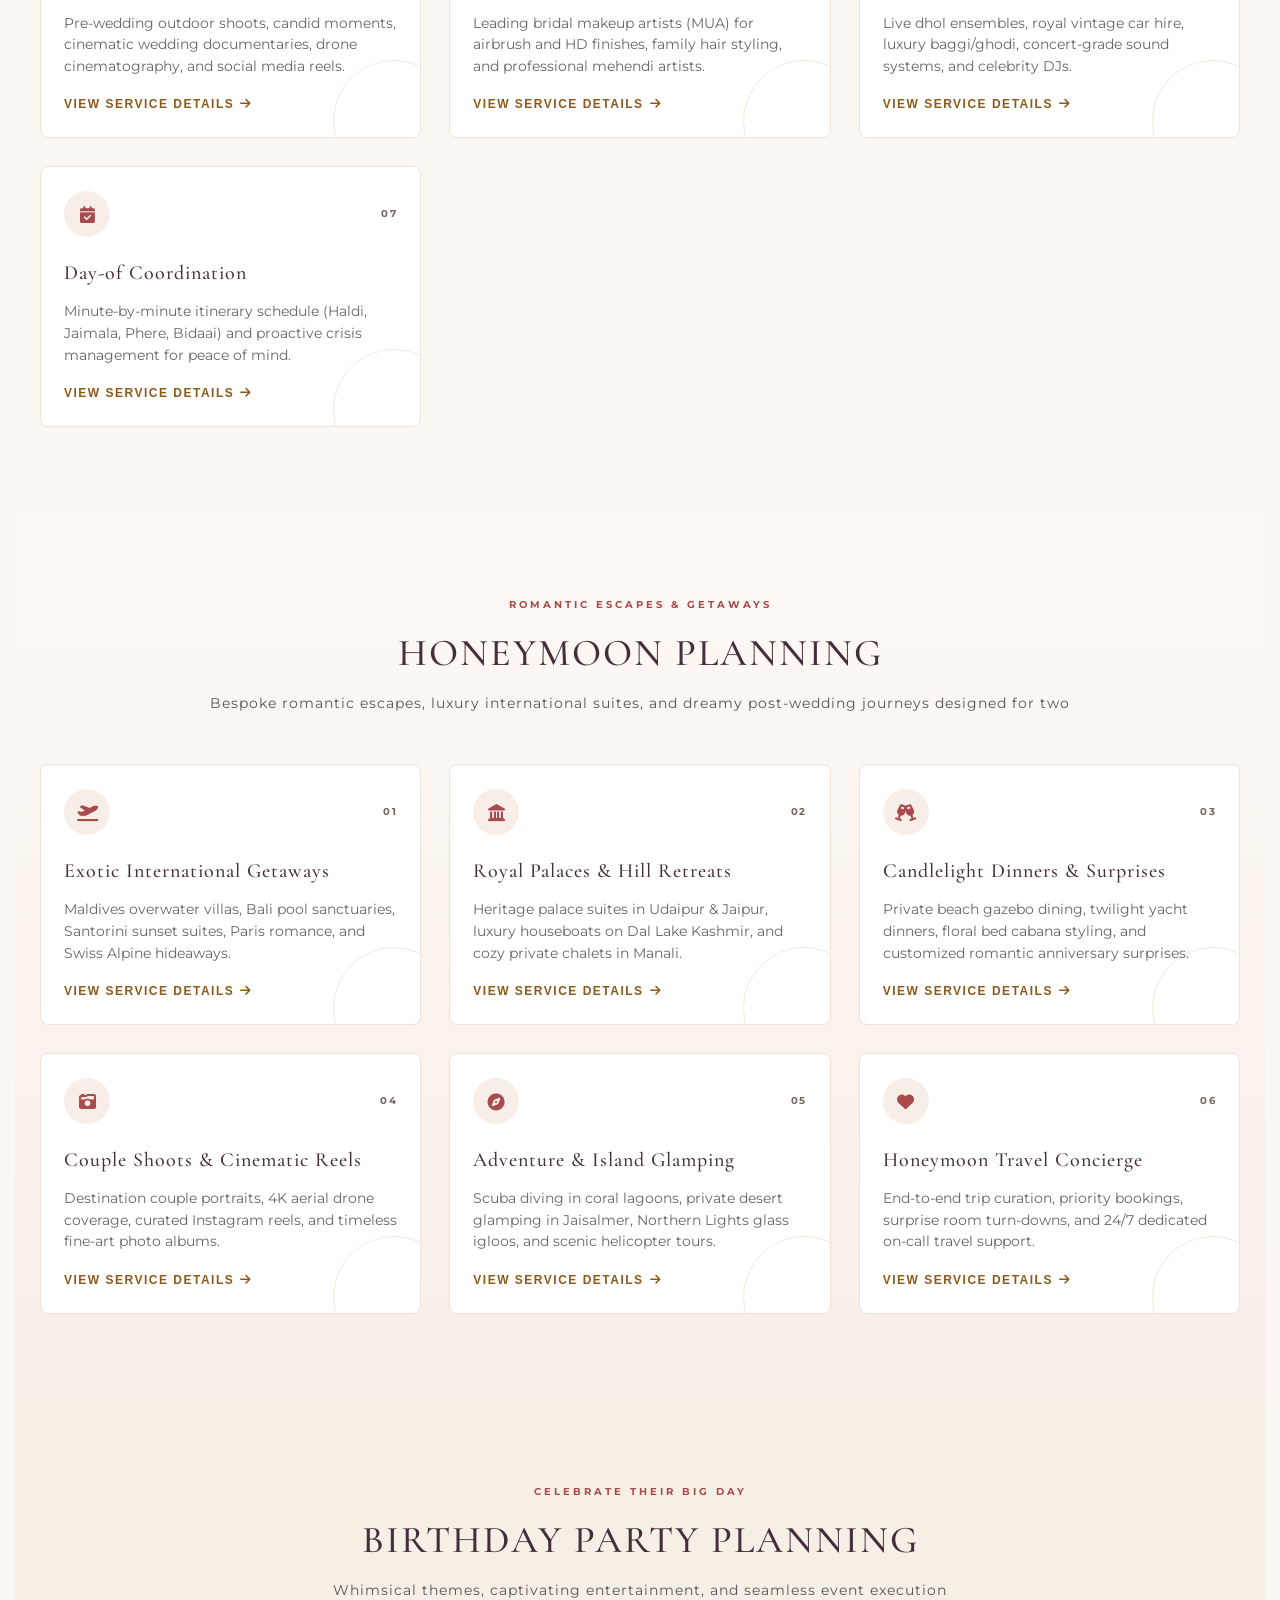
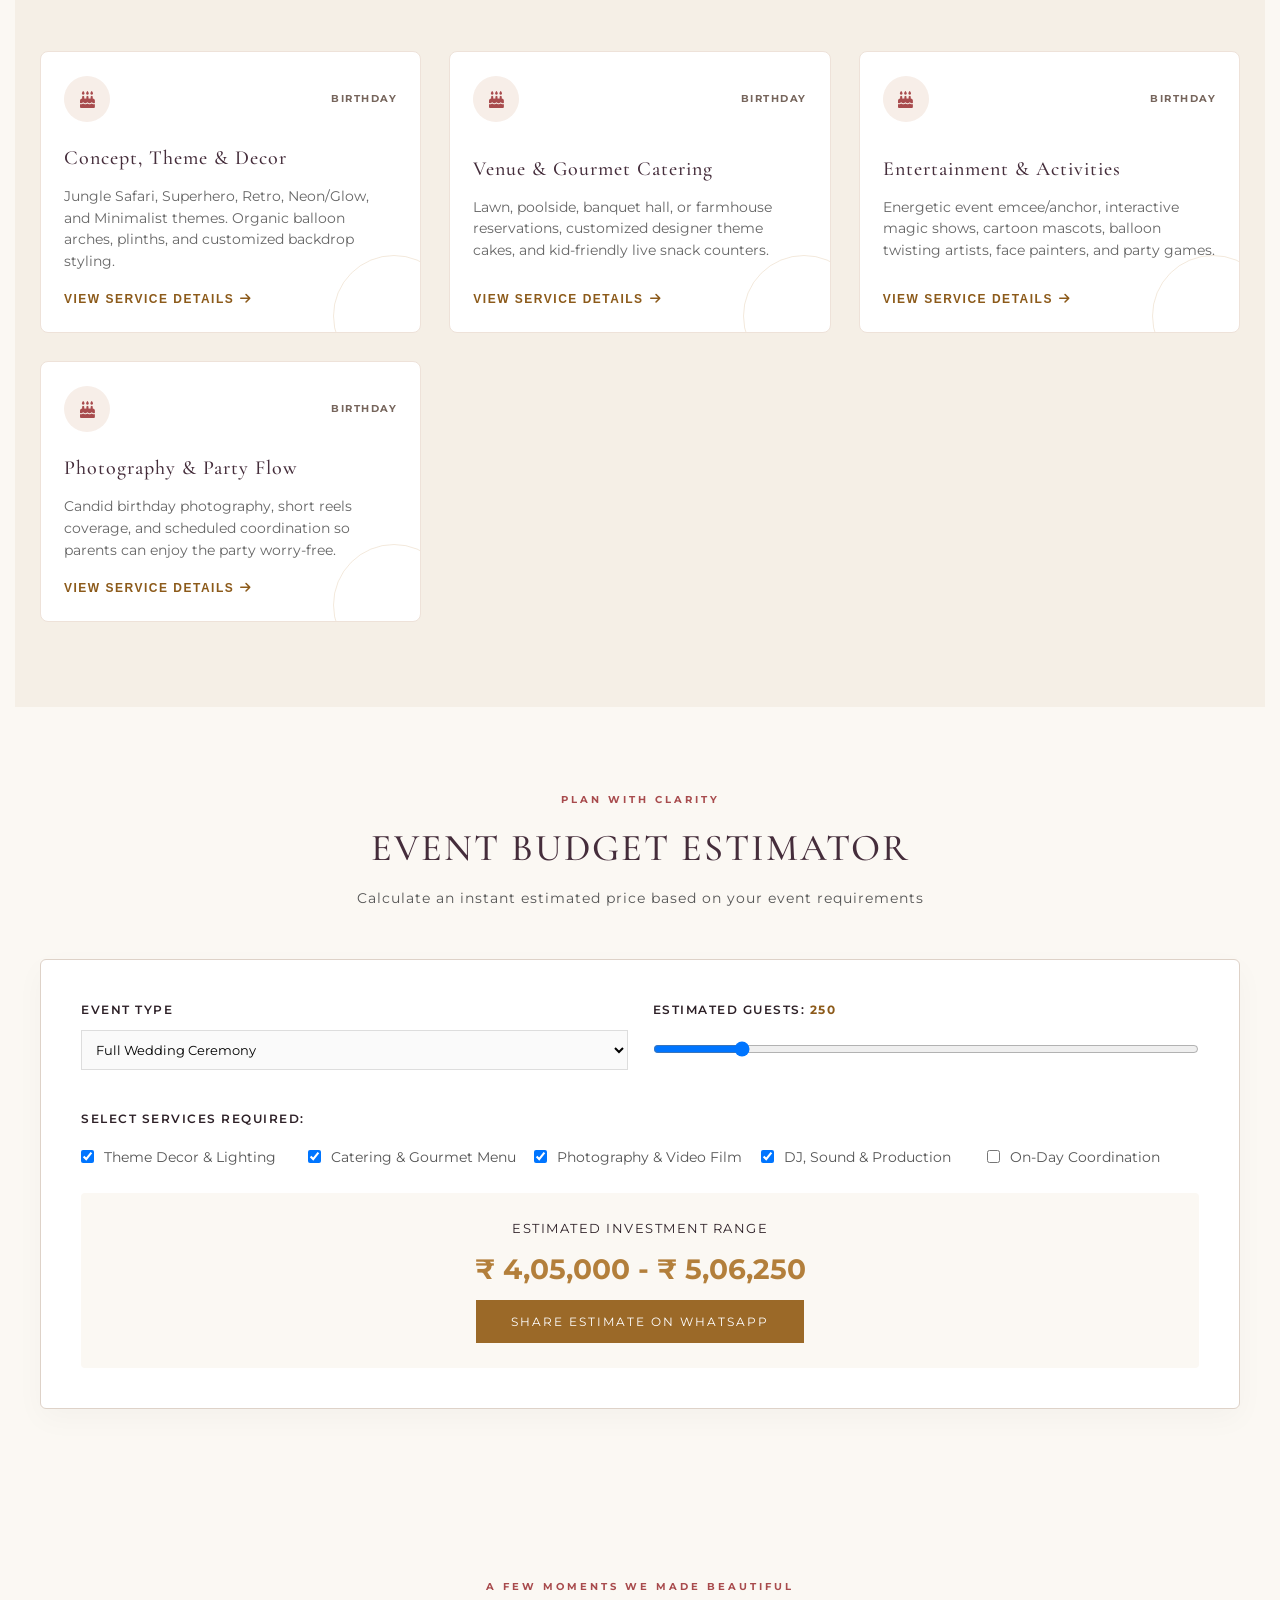
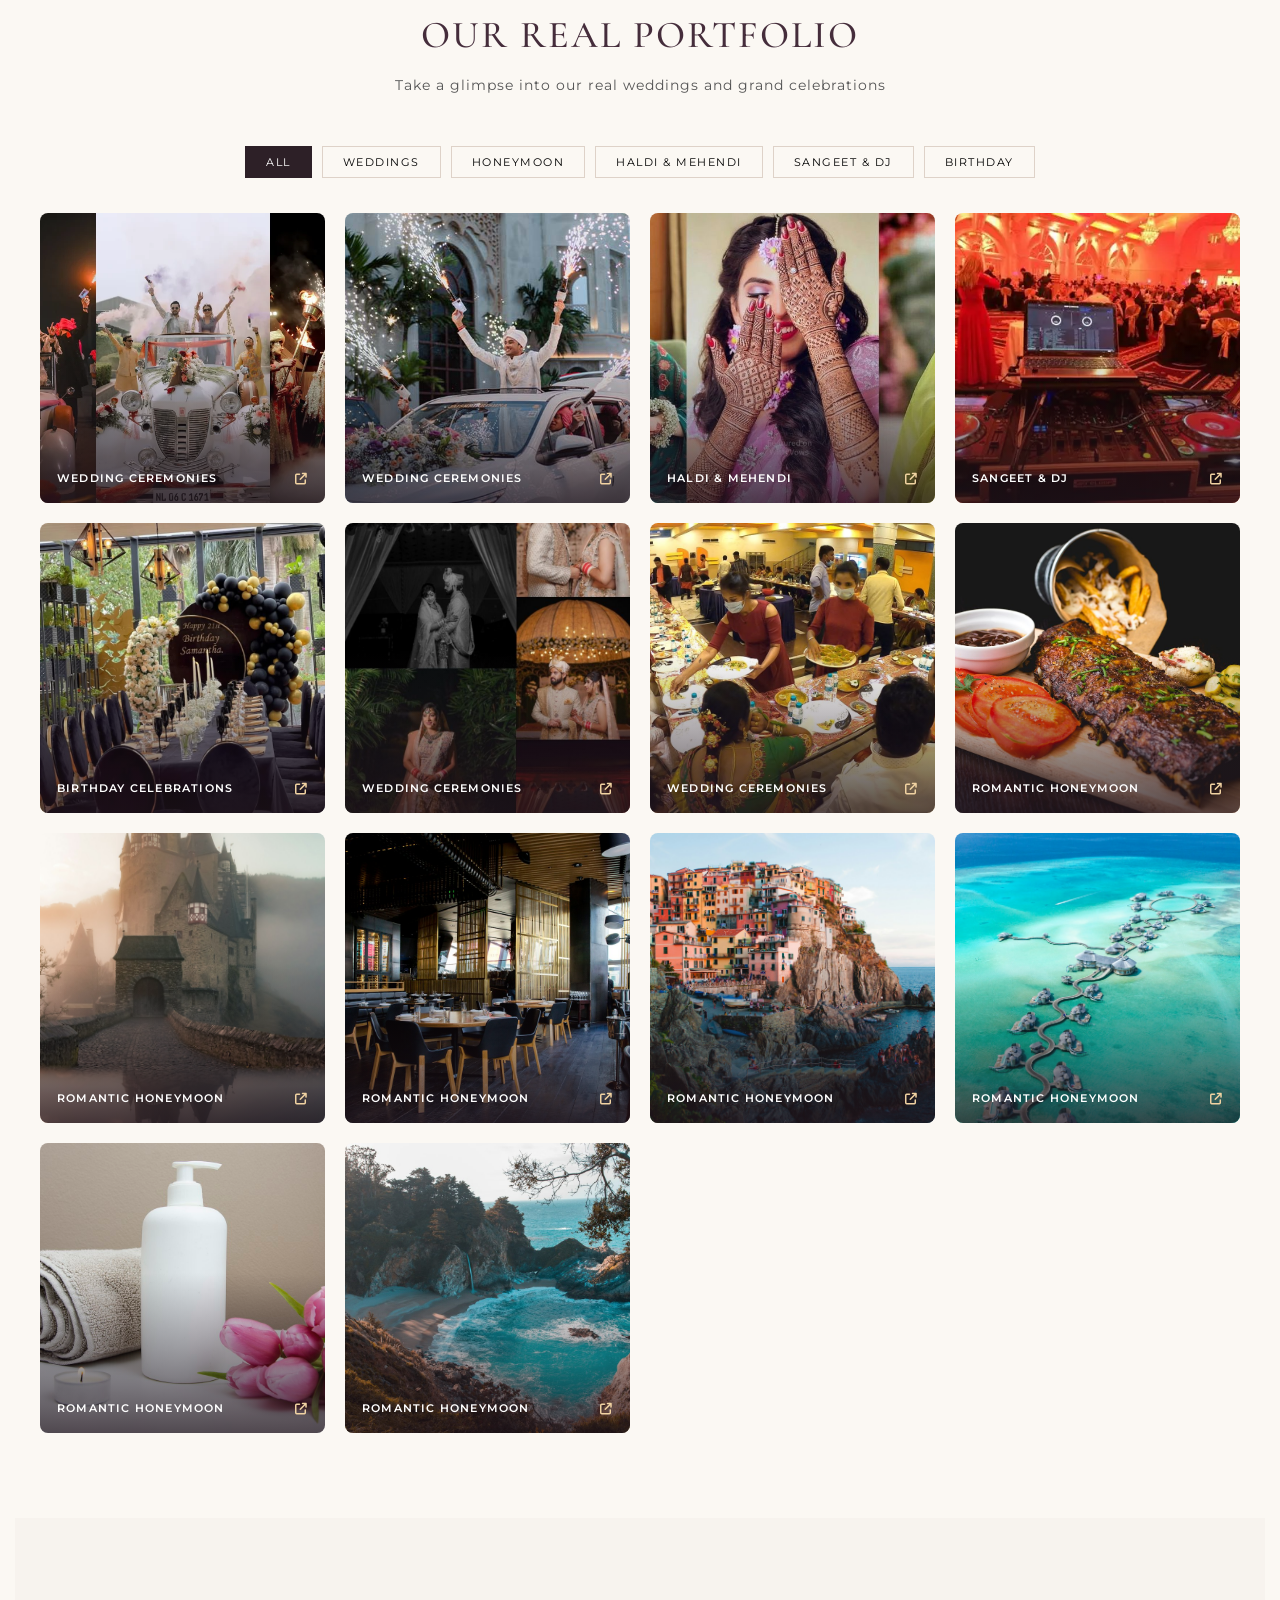
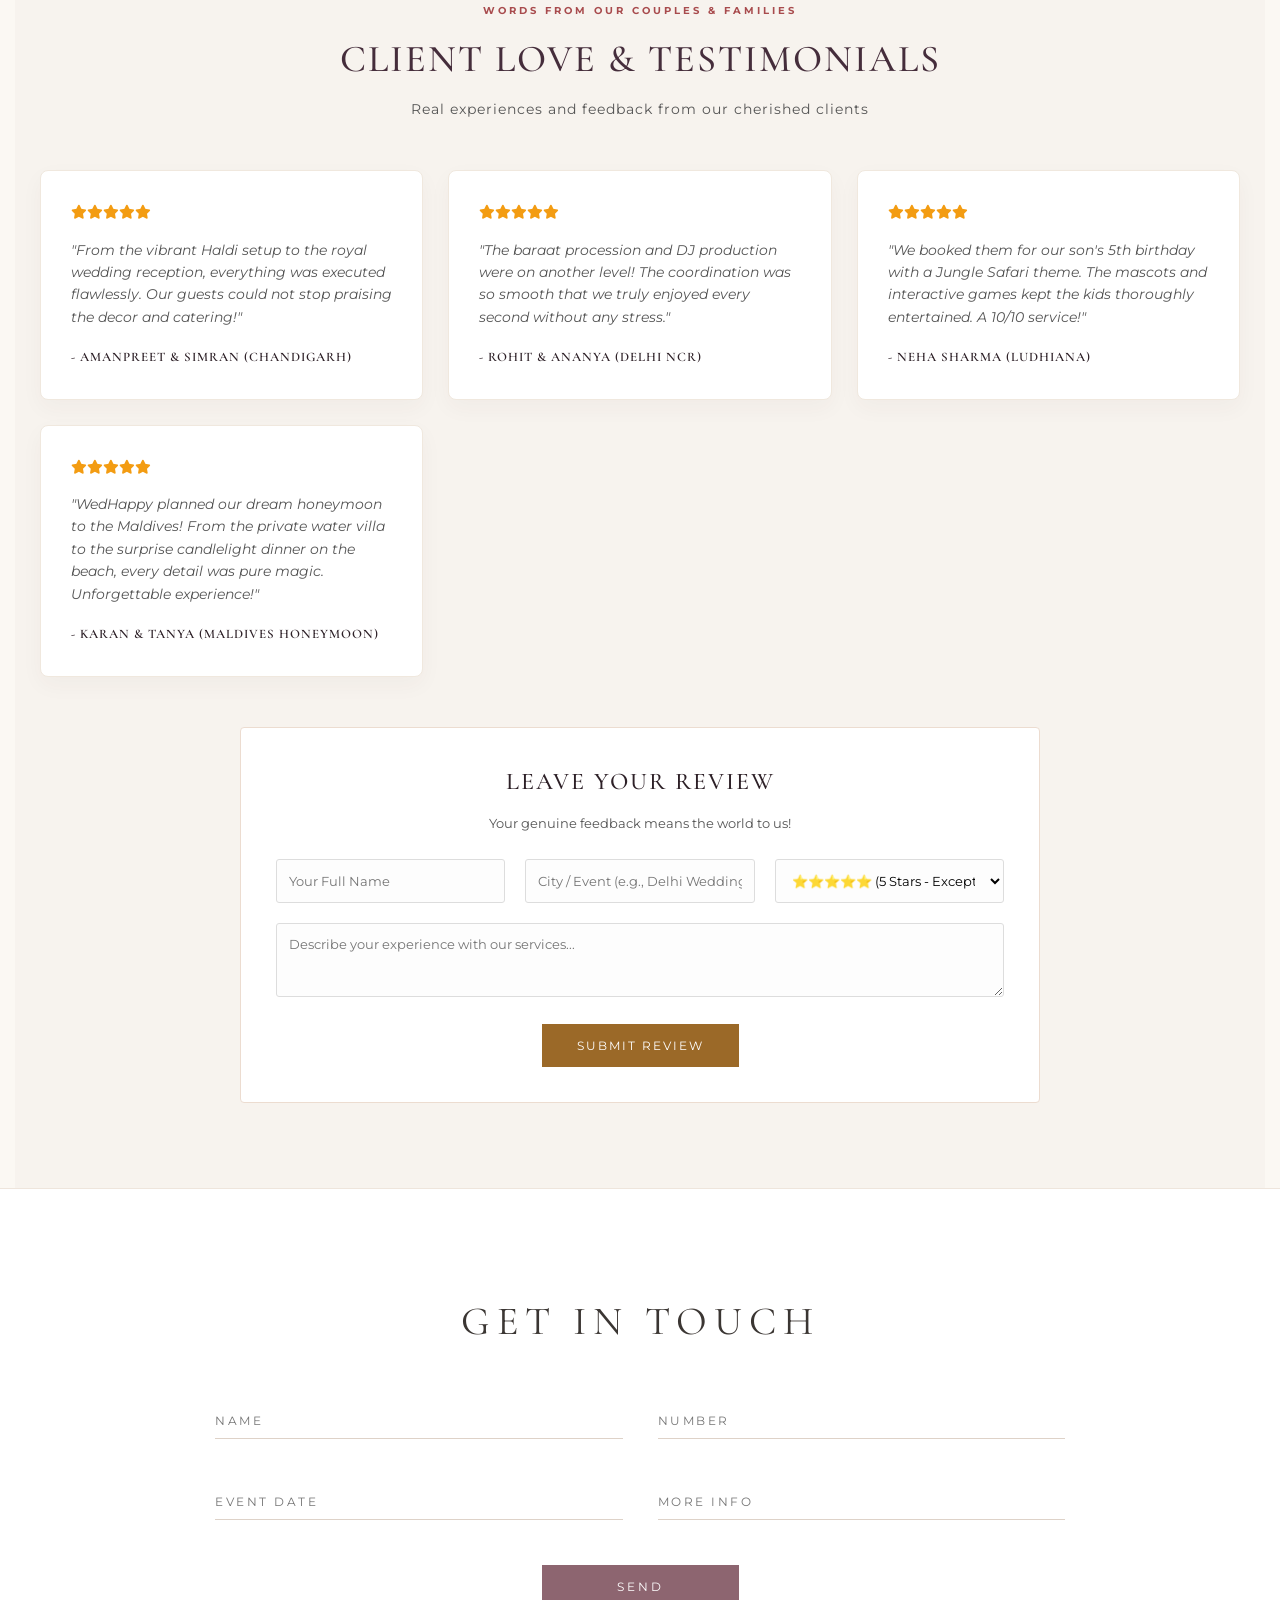
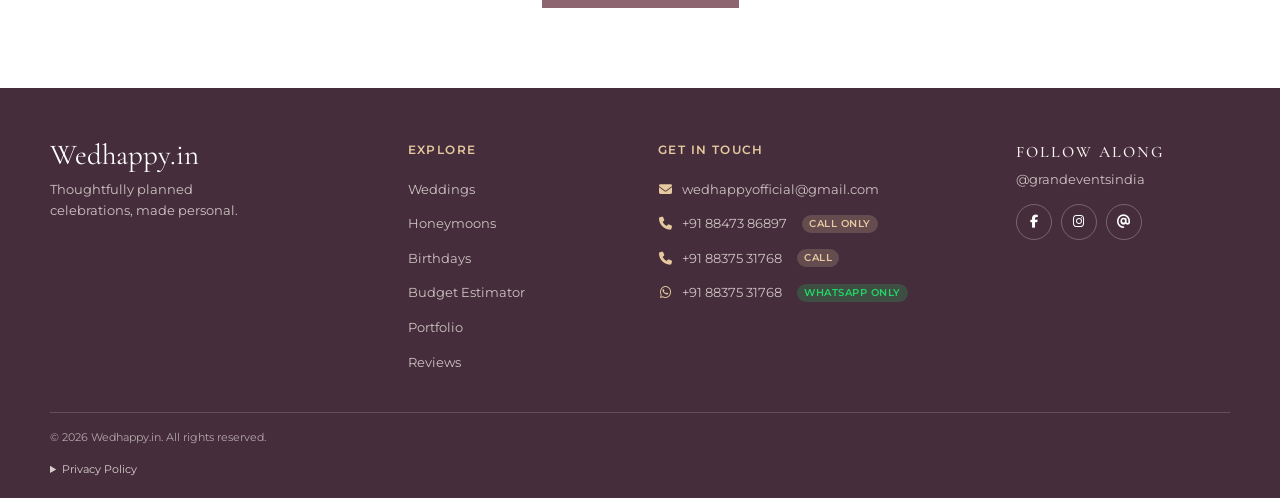
==== commit 437133f2: "m" ====
--- a/index.html
+++ b/index.html
@@ -325,8 +325,8 @@
             <h3 class="serif-font">GET IN TOUCH</h3>
             <ul class="footer-links footer-contact-links">
               <li><a href="mailto:wedhappyofficial@gmail.com" id="footerEmail"><i class="fa-solid fa-envelope" aria-hidden="true"></i> wedhappyofficial@gmail.com</a></li>
-              <li><a href="tel:+918847386897" id="footerPhone"><i class="fa-solid fa-phone" aria-hidden="true"></i> +91 88473 86897 <span class="contact-tag">Call Only</span></a></li>
-              <li><a href="tel:+918837531768" id="footerPhone2"><i class="fa-solid fa-phone" aria-hidden="true"></i> +91 88375 31768 <span class="contact-tag">Call</span></a></li>
+              <li><a href="tel:+918847386897" id="footerPhone"><i class="fa-solid fa-phone" aria-hidden="true"></i> +91 88473 86897 </a></li>
+              <li><a href="tel:+918837531768" id="footerPhone2"><i class="fa-solid fa-phone" aria-hidden="true"></i> +91 88375 31768 </a></li>
               <li><a href="https://wa.me/918837531768" id="footerWhatsapp" target="_blank" rel="noopener noreferrer"><i class="fa-brands fa-whatsapp" aria-hidden="true"></i> +91 88375 31768 <span class="contact-tag-wa">WhatsApp Only</span></a></li>
             </ul>
           </div>
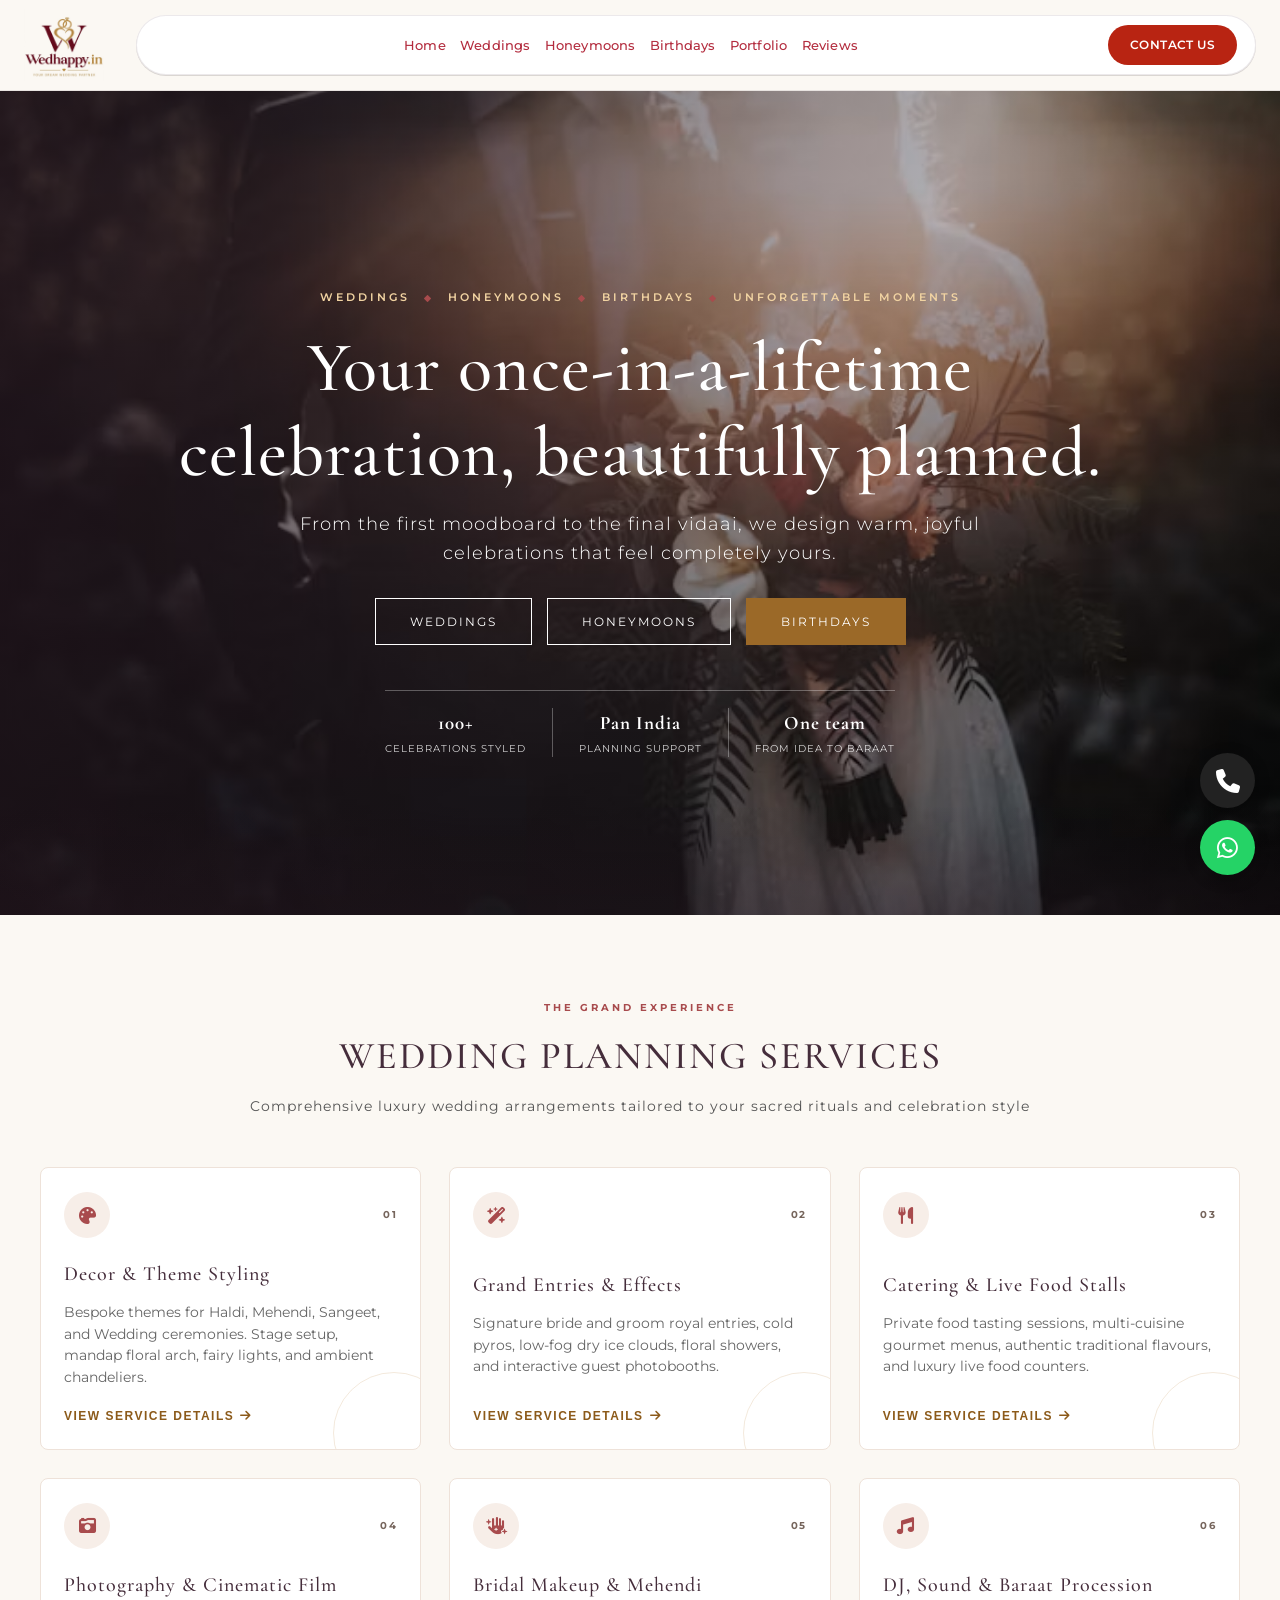
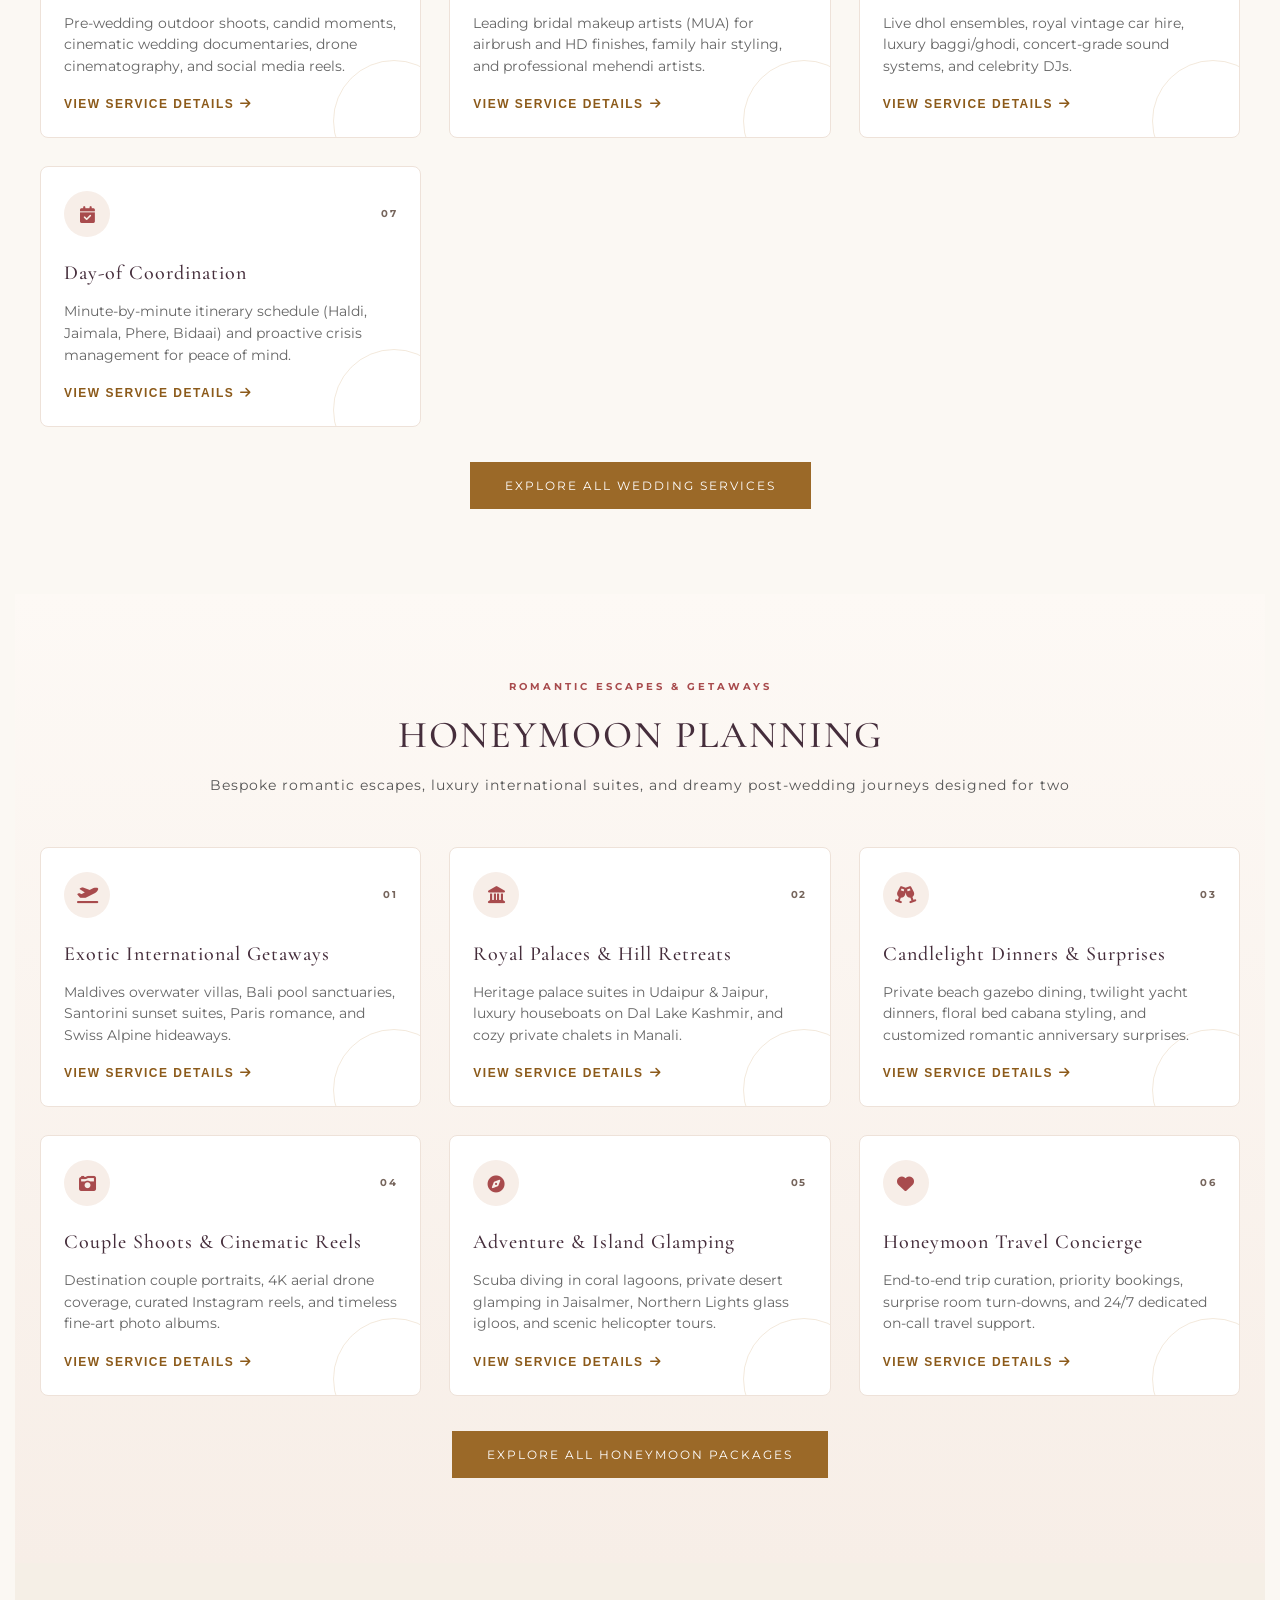
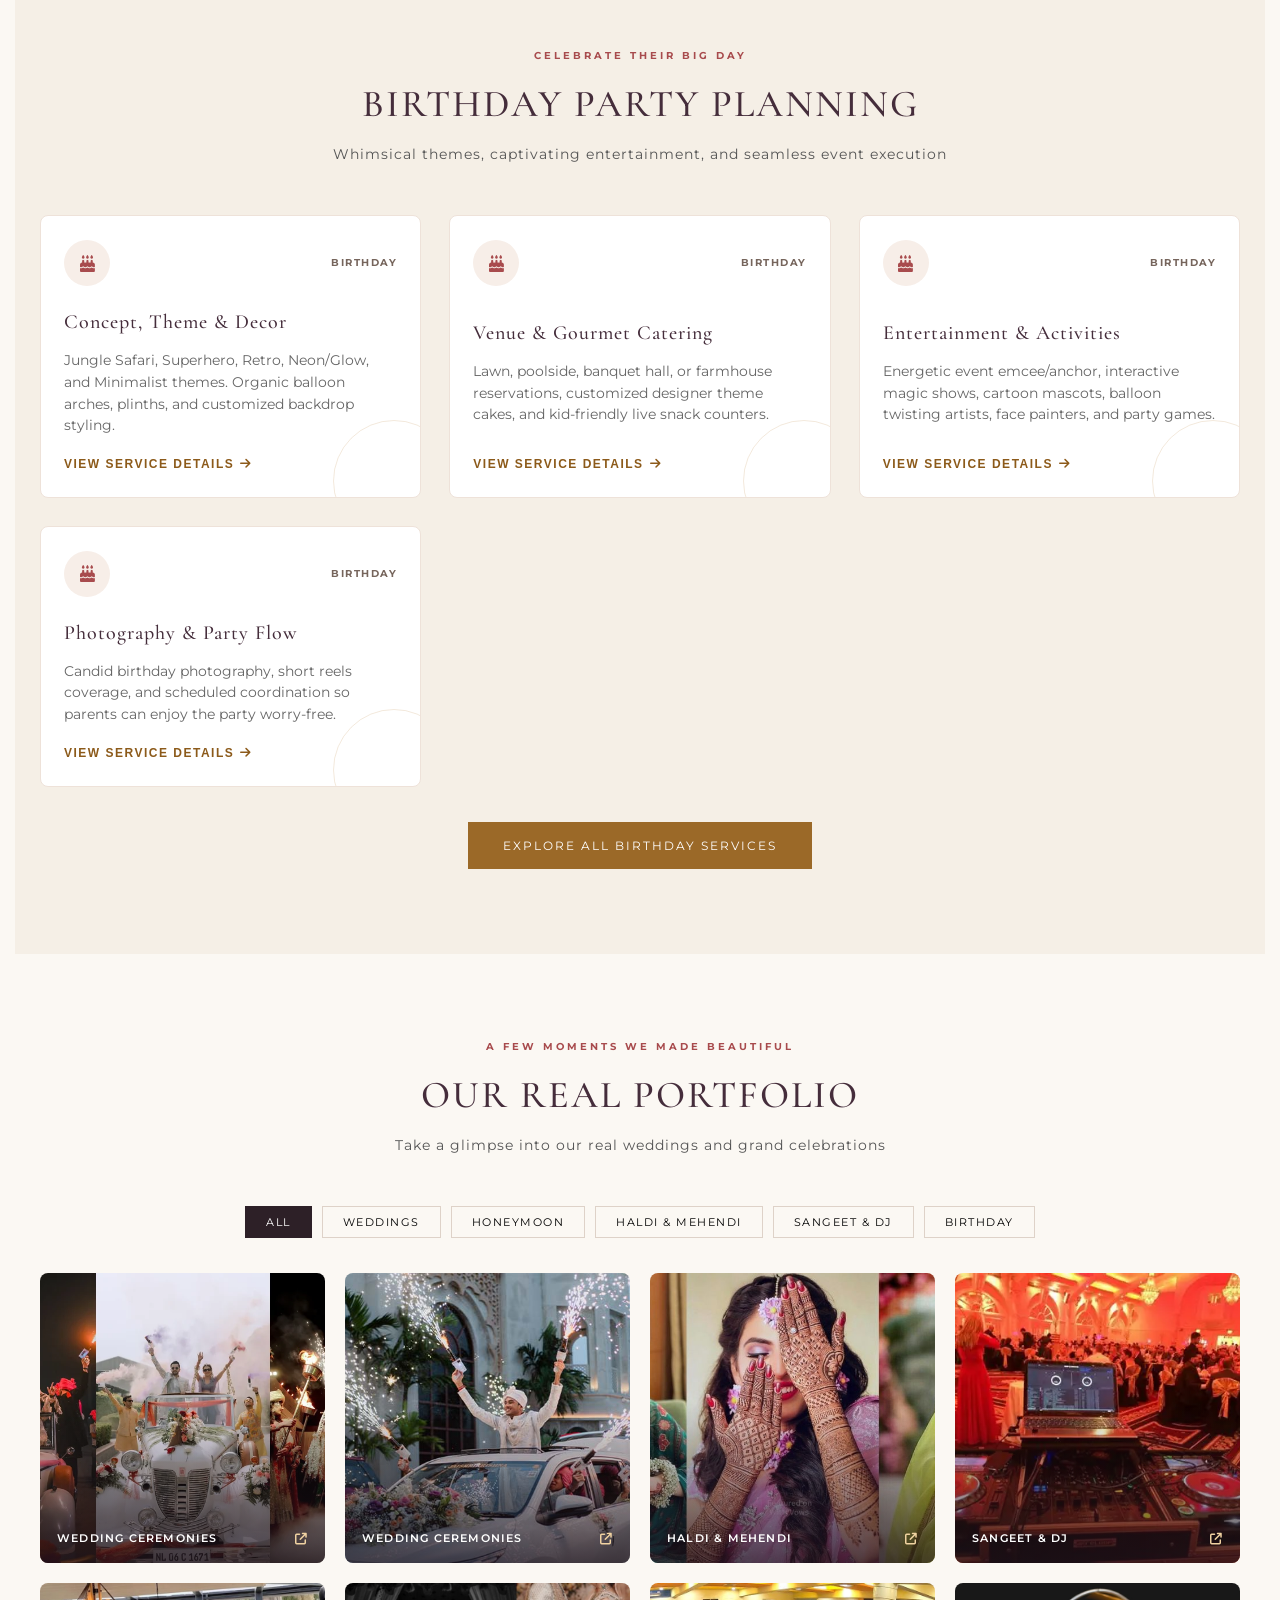
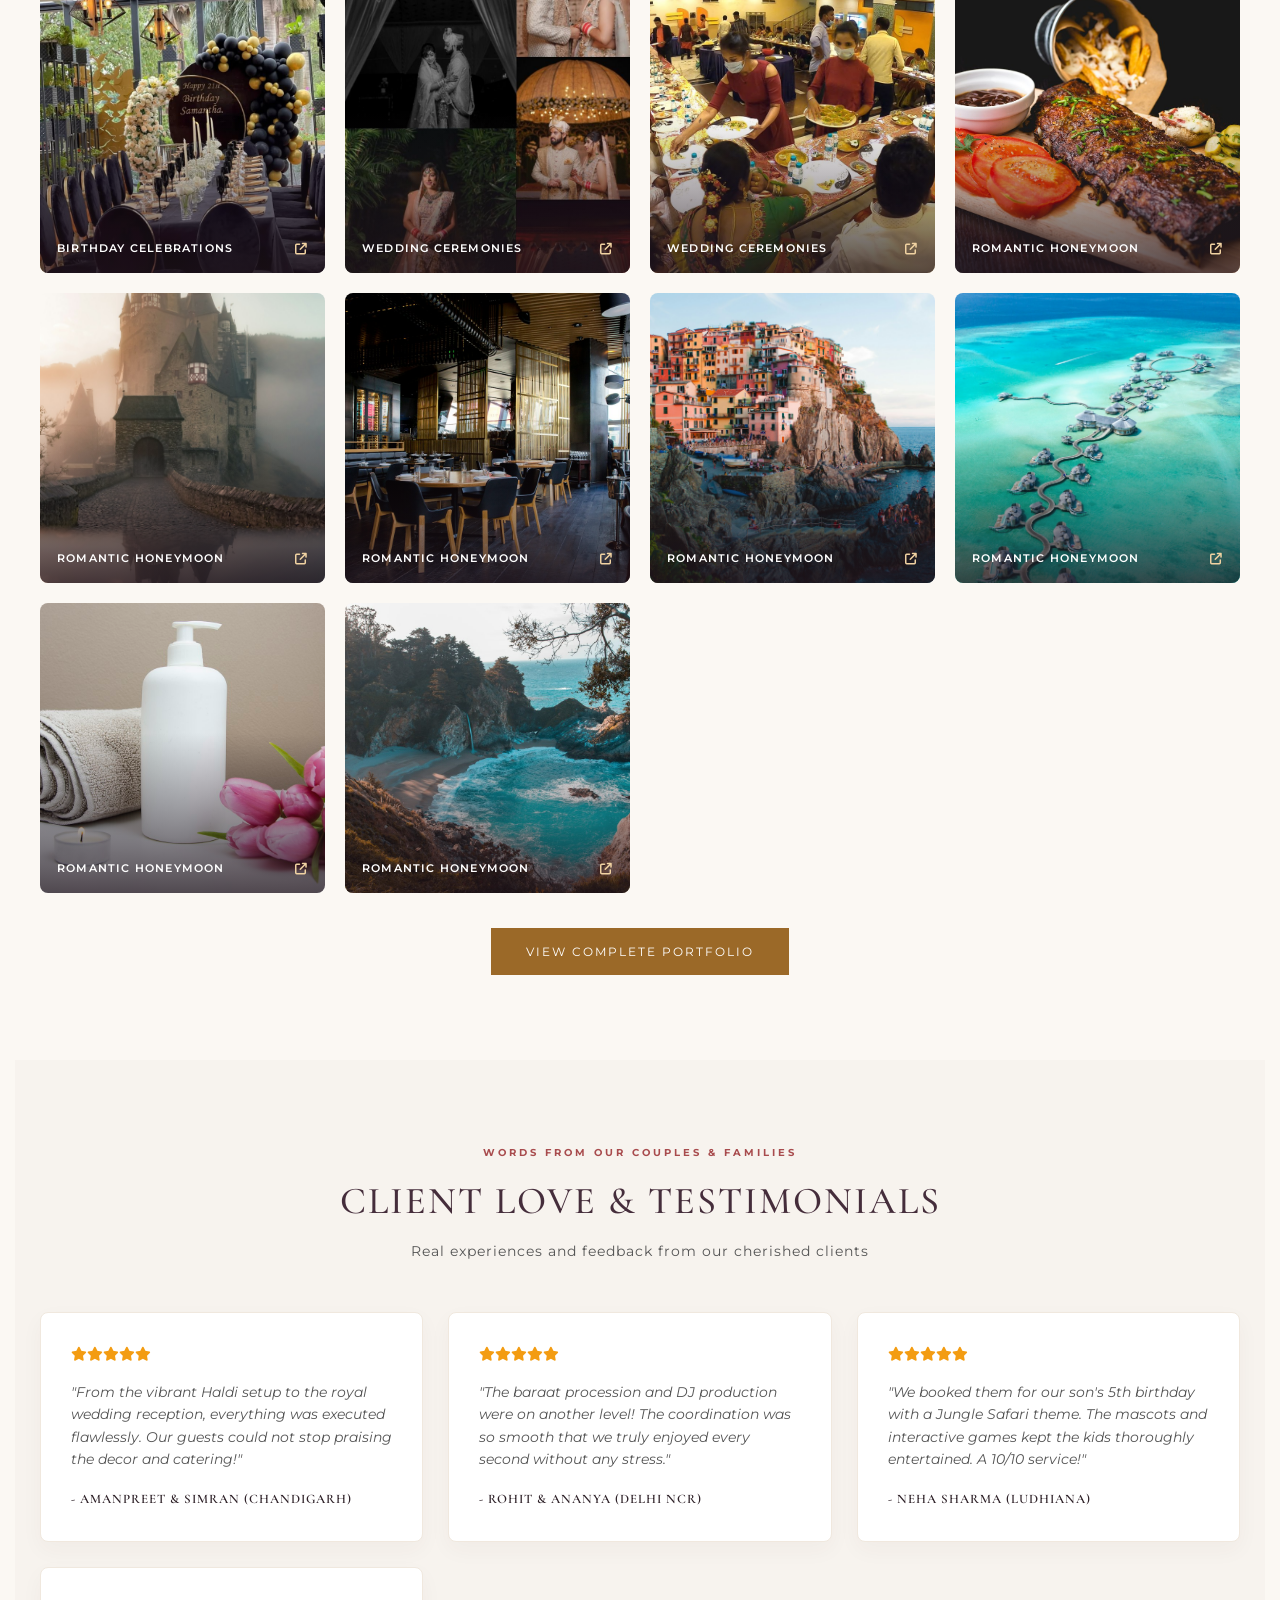
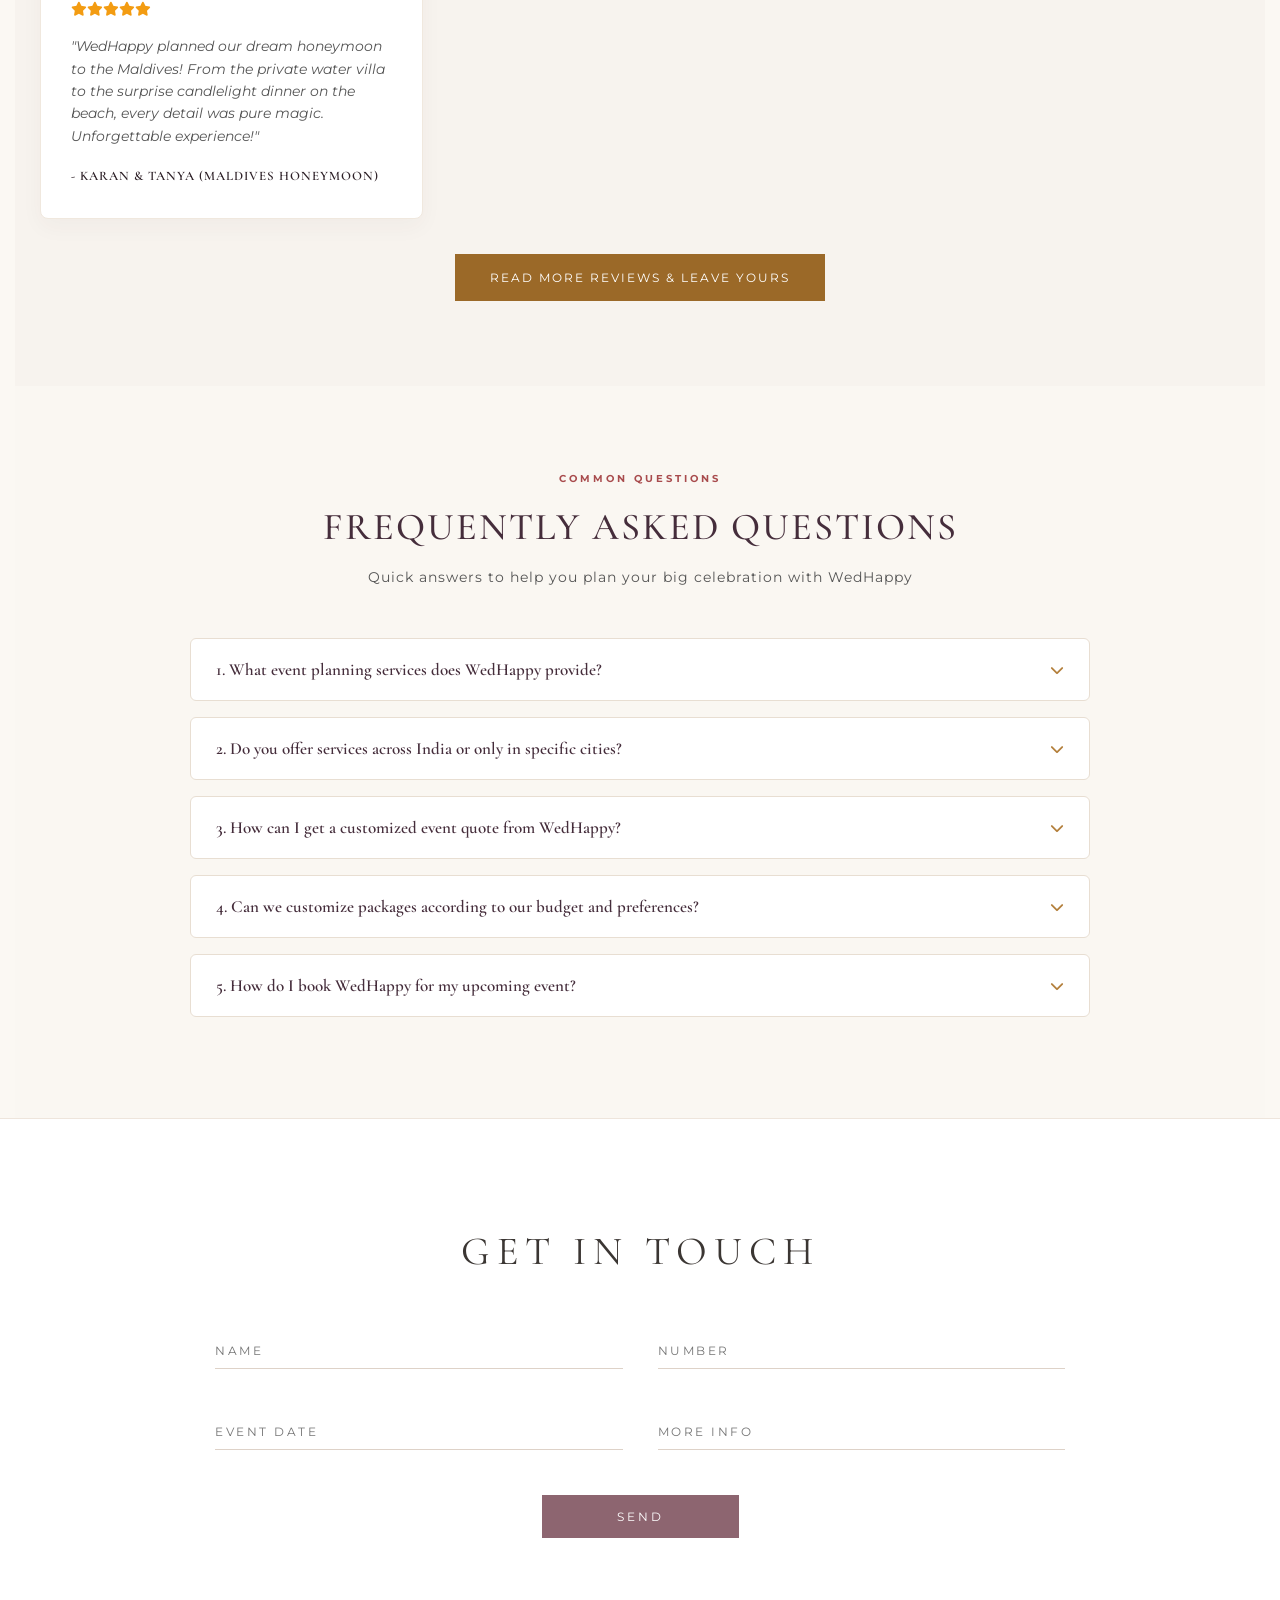
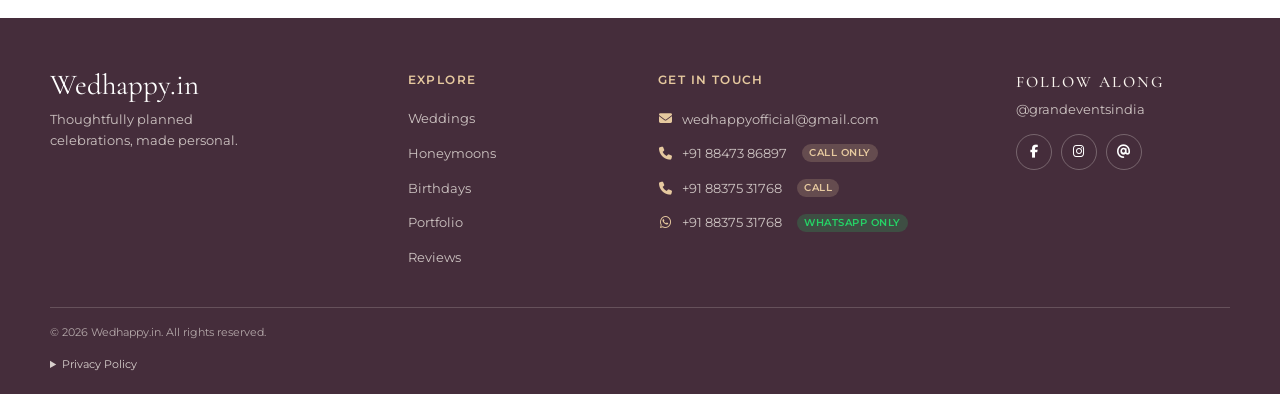
==== commit ec4b5cb0: "Split site into separate HTML files, remove Admin Panel/Estimator, add FAQ accordion Co-authored-by:" ====
--- a/index.html
+++ b/index.html
@@ -3,9 +3,9 @@
 <head>
   <meta charset="UTF-8">
   <meta name="viewport" content="width=device-width, initial-scale=1.0">
-  <title>WedHappy | Wedding & Honeymoon Planner, Event Management</title>
-  <meta name="description" content="Plan your dream wedding, luxury honeymoon, and celebrations with WedHappy. Explore wedding planning, honeymoon packages, birthday celebrations, and budget estimation services.">
-  <meta name="keywords" content="wedding planner, honeymoon planner, honeymoon packages, romantic getaways, luxury honeymoon India, event management, birthday party planner, wedding decor, catering services, event budget estimator, WedHappy">
+  <title>WedHappy | Luxury Wedding & Honeymoon Planner, Event Management</title>
+  <meta name="description" content="Plan your dream wedding, luxury honeymoon, and celebrations with WedHappy. Explore wedding planning, honeymoon packages, and birthday party management.">
+  <meta name="keywords" content="wedding planner, honeymoon planner, honeymoon packages, romantic getaways, luxury honeymoon India, event management, birthday party planner, wedding decor, catering services, WedHappy">
   <meta name="robots" content="index, follow">
   <link rel="canonical" href="https://wedhappy.in/">
 
@@ -18,7 +18,7 @@
     "url": "https://wedhappy.in/",
     "logo": "https://wedhappy.in/public/new-logo.png",
     "image": "https://wedhappy.in/public/new-logo.png",
-    "description": "WedHappy is a premier wedding planning, honeymoon planning, and event management agency in India, specializing in luxury weddings, romantic getaways, birthday celebrations, theme decor, catering, and event budget estimation.",
+    "description": "WedHappy is a premier wedding planning, honeymoon planning, and event management agency in India, specializing in luxury weddings, romantic getaways, birthday celebrations, theme decor, and catering.",
     "telephone": [
       "+91-8847386897",
       "+91-8837531768"
@@ -61,14 +61,6 @@
             "name": "Birthday Party Planning",
             "description": "Whimsical themes, captivating entertainment, and seamless event execution for birthdays."
           }
-        },
-        {
-          "@type": "Offer",
-          "itemOffered": {
-            "@type": "Service",
-            "name": "Event Budget Estimator",
-            "description": "Instant online budget estimation for weddings, honeymoons, pre-wedding functions, and birthday celebrations."
-          }
         }
       ]
     }
@@ -79,7 +71,7 @@
   <meta property="og:type" content="website">
   <meta property="og:site_name" content="WedHappy">
   <meta property="og:title" content="WedHappy | Wedding Planner & Event Management">
-  <meta property="og:description" content="Explore wedding planning, birthday celebrations, event decoration, and budget estimation services with WedHappy.">
+  <meta property="og:description" content="Explore wedding planning, honeymoon getaways, birthday celebrations, and event decoration services with WedHappy.">
   <meta property="og:url" content="https://wedhappy.in/">
   <meta property="og:image" content="https://wedhappy.in/public/new-logo.png">
   <meta property="og:image:alt" content="WedHappy wedding and event planning">
@@ -104,7 +96,6 @@
   <!-- Modular CSS Files -->
   <link rel="stylesheet" href="css/main.css">
   <link rel="stylesheet" href="css/components.css">
-  <link rel="stylesheet" href="css/admin.css">
 </head>
 <body>
 
@@ -113,20 +104,18 @@
     <!-- NAVIGATION BAR -->
     <header>
       <div class="nav-container">
-        <a href="#home" class="brand-logo" id="siteLogo" aria-label="Wedhappy.in home">
+        <a href="index.html" class="brand-logo" id="siteLogo" aria-label="Wedhappy.in home">
           <img src="public/new-logo.png" alt="WedHappy.in, your dream wedding partner" class="logo-img">
         </a>
 
         <nav aria-label="Main navigation">
           <ul class="nav-links" id="navLinks">
-            <li><a href="#home" class="nav-item">Home</a></li>
-            <li><a href="#wedding-planner" class="nav-item">Weddings</a></li>
-            <li><a href="#honeymoon-planner" class="nav-item">Honeymoons</a></li>
-            <li><a href="#birthday-planner" class="nav-item">Birthdays</a></li>
-            <li><a href="#estimator" class="nav-item">Estimator</a></li>
-            <li><a href="#gallery" class="nav-item">Portfolio</a></li>
-            <li><a href="#reviews" class="nav-item">Reviews</a></li>
-            <li><a href="#admin" class="admin-nav-link nav-item"><i class="fa fa-lock" aria-hidden="true"></i> Admin</a></li>
+            <li><a href="index.html" class="nav-item active">Home</a></li>
+            <li><a href="wedding.html" class="nav-item">Weddings</a></li>
+            <li><a href="honeymoon.html" class="nav-item">Honeymoons</a></li>
+            <li><a href="birthday.html" class="nav-item">Birthdays</a></li>
+            <li><a href="portfolio.html" class="nav-item">Portfolio</a></li>
+            <li><a href="reviews.html" class="nav-item">Reviews</a></li>
             <li><a href="#contact" class="contact-nav-link nav-item">Contact Us</a></li>
           </ul>
         </nav>
@@ -142,9 +131,9 @@
       <h1 id="heroTitle">Your once-in-a-lifetime celebration, beautifully planned.</h1>
       <p id="heroSubtitle">From the first moodboard to the final vidaai, we design warm, joyful celebrations that feel completely yours.</p>
       <div class="hero-btn-group">
-        <a href="#wedding-planner" class="btn-luxury">Weddings</a>
-        <a href="#honeymoon-planner" class="btn-luxury">Honeymoons</a>
-        <a href="#estimator" class="btn-luxury btn-gold">Estimate Budget</a>
+        <a href="wedding.html" class="btn-luxury">Weddings</a>
+        <a href="honeymoon.html" class="btn-luxury">Honeymoons</a>
+        <a href="birthday.html" class="btn-luxury btn-gold">Birthdays</a>
       </div>
       <div class="hero-proof" aria-label="Why couples choose Grand Celebrations">
         <span><strong>100+</strong> celebrations styled</span>
@@ -161,6 +150,9 @@
         <p class="section-subtitle">Comprehensive luxury wedding arrangements tailored to your sacred rituals and celebration style</p>
       </div>
       <div class="services-grid" id="weddingServicesGrid"></div>
+      <div style="text-align: center; margin-top: 35px;">
+        <a href="wedding.html" class="btn-luxury btn-gold">Explore All Wedding Services</a>
+      </div>
     </section>
 
     <!-- HONEYMOON PLANNER SERVICES -->
@@ -171,6 +163,9 @@
         <p class="section-subtitle">Bespoke romantic escapes, luxury international suites, and dreamy post-wedding journeys designed for two</p>
       </div>
       <div class="services-grid" id="honeymoonServicesGrid"></div>
+      <div style="text-align: center; margin-top: 35px;">
+        <a href="honeymoon.html" class="btn-luxury btn-gold">Explore All Honeymoon Packages</a>
+      </div>
     </section>
 
     <!-- BIRTHDAY PARTY PLANNER SERVICES -->
@@ -181,48 +176,8 @@
         <p class="section-subtitle">Whimsical themes, captivating entertainment, and seamless event execution</p>
       </div>
       <div class="services-grid" id="birthdayServicesGrid"></div>
-    </section>
-
-    <!-- BUDGET CALCULATOR / ESTIMATOR -->
-    <section class="section-padding" id="estimator">
-      <div class="section-header">
-        <span class="section-kicker">PLAN WITH CLARITY</span>
-        <h2 class="section-title">Event Budget Estimator</h2>
-        <p class="section-subtitle">Calculate an instant estimated price based on your event requirements</p>
-      </div>
-
-      <div class="calc-box">
-        <div class="calc-row">
-          <div class="calc-field">
-            <label for="calcEventType">Event Type</label>
-            <select id="calcEventType">
-              <option value="wedding">Full Wedding Ceremony</option>
-              <option value="honeymoon">Luxury Honeymoon Package</option>
-              <option value="prewedding">Pre-Wedding / Sangeet / Haldi</option>
-              <option value="birthday">Birthday Party Celebration</option>
-            </select>
-          </div>
-
-          <div class="calc-field">
-            <label for="guestCount">Estimated Guests: <span id="guestCountVal" class="guest-count-val">250</span></label>
-            <input type="range" id="guestCount" min="50" max="1500" step="50" value="250">
-          </div>
-        </div>
-
-        <label class="calc-field-title">Select Services Required:</label>
-        <div class="checkbox-group">
-          <label class="checkbox-item"><input type="checkbox" id="srvDecor" checked> Theme Decor & Lighting</label>
-          <label class="checkbox-item"><input type="checkbox" id="srvCatering" checked> Catering & Gourmet Menu</label>
-          <label class="checkbox-item"><input type="checkbox" id="srvPhoto" checked> Photography & Video Film</label>
-          <label class="checkbox-item"><input type="checkbox" id="srvDj" checked> DJ, Sound & Production</label>
-          <label class="checkbox-item"><input type="checkbox" id="srvCoordination"> On-Day Coordination</label>
-        </div>
-
-        <div class="estimate-result">
-          <p class="result-title">Estimated Investment Range</p>
-          <span id="estimatedPriceDisplay">₹ 2,75,000 - ₹ 3,50,000</span>
-          <button class="btn-luxury btn-gold" id="btnSendBudget">Share Estimate On WhatsApp</button>
-        </div>
+      <div style="text-align: center; margin-top: 35px;">
+        <a href="birthday.html" class="btn-luxury btn-gold">Explore All Birthday Services</a>
       </div>
     </section>
 
@@ -238,43 +193,89 @@
         <button class="filter-btn active" data-category="all">All</button>
         <button class="filter-btn" data-category="wedding">Weddings</button>
         <button class="filter-btn" data-category="honeymoon">Honeymoon</button>
-        <button class="filter-btn" data-category="haldi">Haldi & Mehendi</button>
-        <button class="filter-btn" data-category="sangeet">Sangeet & DJ</button>
+        <button class="filter-btn" data-category="haldi">Haldi &amp; Mehendi</button>
+        <button class="filter-btn" data-category="sangeet">Sangeet &amp; DJ</button>
         <button class="filter-btn" data-category="birthday">Birthday</button>
       </div>
 
       <div class="gallery-grid" id="galleryGrid"></div>
+      <div style="text-align: center; margin-top: 35px;">
+        <a href="portfolio.html" class="btn-luxury btn-gold">View Complete Portfolio</a>
+      </div>
     </section>
 
     <!-- TESTIMONIALS & USER REVIEWS -->
     <section class="section-padding reviews-section" id="reviews">
       <div class="section-header">
         <span class="section-kicker">WORDS FROM OUR COUPLES &amp; FAMILIES</span>
-        <h2 class="section-title">Client Love & Testimonials</h2>
+        <h2 class="section-title">Client Love &amp; Testimonials</h2>
         <p class="section-subtitle">Real experiences and feedback from our cherished clients</p>
       </div>
 
       <div class="testimonial-grid" id="reviewsContainer"></div>
-
-      <div class="add-review-wrapper">
-        <h3 class="serif-font" style="text-align: center; margin-bottom: 12px; font-size: 24px;">Leave Your Review</h3>
-        <p style="text-align:center; font-size: 13px; color: #555; margin-bottom: 25px;">Your genuine feedback means the world to us!</p>
-        
-        <form id="userReviewForm">
-          <div class="review-form-grid">
-            <input type="text" id="reviewAuthor" placeholder="Your Full Name" required>
-            <input type="text" id="reviewCity" placeholder="City / Event (e.g., Delhi Wedding)" required>
-            <select id="reviewRating" aria-label="Rating Stars" required>
-              <option value="5">⭐⭐⭐⭐⭐ (5 Stars - Exceptional)</option>
-              <option value="4">⭐⭐⭐⭐ (4 Stars - Great)</option>
-              <option value="3">⭐⭐⭐ (3 Stars - Good)</option>
-            </select>
-          </div>
-          <textarea id="reviewComment" rows="3" placeholder="Describe your experience with our services..." required></textarea>
-          <div style="text-align: center; margin-top: 20px;">
-            <button type="submit" class="btn-luxury btn-gold">Submit Review</button>
-          </div>
-        </form>
+      <div style="text-align: center; margin-top: 35px;">
+        <a href="reviews.html" class="btn-luxury btn-gold">Read More Reviews &amp; Leave Yours</a>
+      </div>
+    </section>
+
+    <!-- TOP 5 FAQ SECTION -->
+    <section class="section-padding faq-section" id="faq">
+      <div class="section-header">
+        <span class="section-kicker">COMMON QUESTIONS</span>
+        <h2 class="section-title">Frequently Asked Questions</h2>
+        <p class="section-subtitle">Quick answers to help you plan your big celebration with WedHappy</p>
+      </div>
+
+      <div class="faq-container">
+        <div class="faq-item">
+          <button class="faq-question">
+            <span>1. What event planning services does WedHappy provide?</span>
+            <i class="fa fa-chevron-down"></i>
+          </button>
+          <div class="faq-answer">
+            <p>WedHappy specializes in end-to-end luxury wedding planning, tailor-made honeymoon packages, pre-wedding functions (Haldi & Sangeet), birthday party planning, decor & lighting styling, and gourmet catering.</p>
+          </div>
+        </div>
+
+        <div class="faq-item">
+          <button class="faq-question">
+            <span>2. Do you offer services across India or only in specific cities?</span>
+            <i class="fa fa-chevron-down"></i>
+          </button>
+          <div class="faq-answer">
+            <p>We provide Pan India event management services with on-ground teams active in Delhi NCR, Punjab (Chandigarh, Ludhiana), Rajasthan (Jaipur, Udaipur), Goa, Kerala, and major destination hubs.</p>
+          </div>
+        </div>
+
+        <div class="faq-item">
+          <button class="faq-question">
+            <span>3. How can I get a customized event quote from WedHappy?</span>
+            <i class="fa fa-chevron-down"></i>
+          </button>
+          <div class="faq-answer">
+            <p>You can fill out our Contact form below or send us an instant WhatsApp message at +91 88375 31768. Share your event type, date, and guest count to receive a personalized quote!</p>
+          </div>
+        </div>
+
+        <div class="faq-item">
+          <button class="faq-question">
+            <span>4. Can we customize packages according to our budget and preferences?</span>
+            <i class="fa fa-chevron-down"></i>
+          </button>
+          <div class="faq-answer">
+            <p>Yes! Every celebration is unique. We tailor decor, catering, entertainment, and logistics to match your budget and aesthetic preferences perfectly.</p>
+          </div>
+        </div>
+
+        <div class="faq-item">
+          <button class="faq-question">
+            <span>5. How do I book WedHappy for my upcoming event?</span>
+            <i class="fa fa-chevron-down"></i>
+          </button>
+          <div class="faq-answer">
+            <p>After an initial consultation and moodboard presentation, we finalize the booking with a transparent agreement and advance payment so you can relax while we bring your dream event to life.</p>
+          </div>
+        </div>
       </div>
     </section>
 
@@ -307,18 +308,17 @@
       <div class="footer-inner">
         <div class="footer-grid">
           <div class="footer-col footer-intro">
-            <a href="#home" class="footer-brand">Wedhappy.in</a>
+            <a href="index.html" class="footer-brand">Wedhappy.in</a>
             <p>Thoughtfully planned celebrations, made personal.</p>
           </div>
           <div class="footer-col">
             <h3 class="serif-font">EXPLORE</h3>
             <ul class="footer-links">
-              <li><a href="#wedding-planner">Weddings</a></li>
-              <li><a href="#honeymoon-planner">Honeymoons</a></li>
-              <li><a href="#birthday-planner">Birthdays</a></li>
-              <li><a href="#estimator">Budget Estimator</a></li>
-              <li><a href="#gallery">Portfolio</a></li>
-              <li><a href="#reviews">Reviews</a></li>
+              <li><a href="wedding.html">Weddings</a></li>
+              <li><a href="honeymoon.html">Honeymoons</a></li>
+              <li><a href="birthday.html">Birthdays</a></li>
+              <li><a href="portfolio.html">Portfolio</a></li>
+              <li><a href="reviews.html">Reviews</a></li>
             </ul>
           </div>
           <div class="footer-col">
@@ -348,8 +348,6 @@
             <div class="footer-policy-content">
               <p>Inquiry details and reviews submitted on this site are saved in this browser on this device. They are not sent to a website server by this site.</p>
               <p>When you submit an inquiry, WhatsApp opens with the details you entered so you can choose whether to send them. WhatsApp handles any information you share there under its own privacy policy.</p>
-              <p>Reviews include the name, city, rating, and comment you provide, and are shown on this site in this browser. Avoid entering sensitive personal information.</p>
-              <p>To remove locally saved information, clear this site's data in your browser settings. For questions, contact <a href="mailto:wedhappyofficial@gmail.com">wedhappyofficial@gmail.com</a>.</p>
             </div>
           </details>
         </div>
@@ -379,220 +377,11 @@
     </div>
   </main>
 
-  <!-- ================= ADMIN PORTAL VIEW (#admin) ================= -->
-  <aside id="adminContainer" class="admin-wrapper" style="display: none;">
-    <!-- LOGIN SCREEN -->
-    <div id="adminLoginScreen" class="admin-login-box">
-      <div class="admin-card">
-        <h2 class="serif-font" style="margin-bottom: 8px;">Admin Portal Login</h2>
-        <p style="font-size: 13px; color: #555; margin-bottom: 25px;">Enter credentials to manage images, services, and content</p>
-        <form id="adminLoginForm">
-          <div class="admin-form-group">
-            <label for="adminUser">Username</label>
-            <input type="text" id="adminUser" placeholder="Enter Username" required>
-          </div>
-          <div class="admin-form-group">
-            <label for="adminPass">Password</label>
-            <input type="password" id="adminPass" placeholder="Enter Password" required>
-          </div>
-          <div id="loginErrorMsg" class="error-msg" style="display: none;">Invalid Username or Password!</div>
-          <button type="submit" class="btn-luxury btn-gold" style="width: 100%; margin-top: 15px;">Login to Dashboard</button>
-          <button type="button" class="btn-text-back" id="btnBackToSite">Back to Main Website</button>
-        </form>
-      </div>
-    </div>
-
-    <!-- DASHBOARD -->
-    <div id="adminDashboard" style="display: none;" class="admin-dashboard">
-      <div class="admin-topbar">
-        <div>
-          <h2 class="serif-font">Control Center & Dashboard</h2>
-          <span style="font-size: 13px; color: #888;">Logged in as: <strong>Admin@1</strong></span>
-        </div>
-        <div style="display: flex; gap: 10px;">
-          <button class="btn-admin-action" id="btnViewLiveSite"><i class="fa fa-eye"></i> View Live Site</button>
-          <button class="btn-admin-danger" id="btnAdminLogout"><i class="fa fa-sign-out-alt"></i> Logout</button>
-        </div>
-      </div>
-
-      <!-- TABS -->
-      <div class="admin-tabs">
-        <button class="admin-tab-btn active" data-tab="tabPortfolio"><i class="fa fa-images"></i> Manage Portfolio Images</button>
-        <button class="admin-tab-btn" data-tab="tabBirthdays"><i class="fa fa-birthday-cake"></i> Manage Birthday Services</button>
-        <button class="admin-tab-btn" data-tab="tabGeneral"><i class="fa fa-cog"></i> General Settings & Footer</button>
-        <button class="admin-tab-btn" data-tab="tabReviews"><i class="fa fa-star"></i> Reviews & Inquiries</button>
-      </div>
-
-      <!-- TAB 1: PORTFOLIO -->
-      <section id="tabPortfolio" class="admin-tab-pane active">
-        <div class="admin-content-grid">
-          <div class="admin-section-card">
-            <h3>Add New Portfolio Image</h3>
-            <form id="addImageForm">
-              <div class="admin-form-group">
-                <label for="newImageCategory">Select Category</label>
-                <select id="newImageCategory" required>
-                  <option value="wedding">Weddings</option>
-                  <option value="honeymoon">Honeymoon & Romantic</option>
-                  <option value="haldi">Haldi & Mehendi</option>
-                  <option value="sangeet">Sangeet & DJ</option>
-                  <option value="birthday">Birthday</option>
-                </select>
-              </div>
-              <div class="admin-form-group">
-                <label for="newImageFile">Upload From Device</label>
-                <input type="file" id="newImageFile" accept="image/*">
-                <small style="color: #777;">Or provide image URL below:</small>
-              </div>
-              <div class="admin-form-group">
-                <label for="newImageUrl">Direct Image URL</label>
-                <input type="url" id="newImageUrl" placeholder="https://images.unsplash.com/...">
-              </div>
-              <button type="submit" class="btn-luxury btn-gold" style="width:100%;">Upload & Add To Portfolio</button>
-            </form>
-          </div>
-
-          <div class="admin-section-card">
-            <h3>Existing Portfolio Photos</h3>
-            <p style="font-size: 13px; color: #777; margin-bottom: 15px;">Delete or view current images in the gallery:</p>
-            <div id="adminGalleryList" class="admin-gallery-preview-grid"></div>
-          </div>
-        </div>
-      </section>
-
-      <!-- TAB 2: BIRTHDAYS -->
-      <section id="tabBirthdays" class="admin-tab-pane">
-        <div class="admin-content-grid">
-          <div class="admin-section-card">
-            <h3 id="birthdayFormHeading">Add New Birthday Service</h3>
-            <form id="birthdayServiceForm">
-              <input type="hidden" id="editBirthdayServiceId">
-              <div class="admin-form-group">
-                <label for="bdayTitle">Service Title</label>
-                <input type="text" id="bdayTitle" placeholder="e.g., Theme Balloon Setup" required>
-              </div>
-              <div class="admin-form-group">
-                <label for="bdayShortDesc">Short Description (Card View)</label>
-                <textarea id="bdayShortDesc" rows="3" placeholder="Brief summary visible on homepage card" required></textarea>
-              </div>
-              <div class="admin-form-group">
-                <label for="bdayDetailedDesc">Detailed Inclusions (Popup View)</label>
-                <textarea id="bdayDetailedDesc" rows="3" placeholder="Complete details for modal popup" required></textarea>
-              </div>
-              <button type="submit" id="bdaySubmitBtn" class="btn-luxury btn-gold" style="width: 100%;">Add Service</button>
-              <button type="button" id="bdayCancelEditBtn" style="display:none; margin-top:8px; width:100%;" class="btn-text-back">Cancel Edit</button>
-            </form>
-          </div>
-
-          <div class="admin-section-card">
-            <h3>Current Birthday Planning Services</h3>
-            <div id="adminBirthdayList" class="admin-list-container"></div>
-          </div>
-        </div>
-      </section>
-
-      <!-- TAB 3: GENERAL & FOOTER -->
-      <section id="tabGeneral" class="admin-tab-pane">
-        <div class="admin-section-card" style="max-width: 750px; margin: auto;">
-          <h3>Homepage & Footer Details</h3>
-          <form id="editContentForm">
-            <div class="admin-form-group">
-              <label for="editHeroTitle">Hero Headline</label>
-              <input type="text" id="editHeroTitle" required>
-            </div>
-            <div class="admin-form-group">
-              <label for="editHeroSubtitle">Hero Subtitle / Tagline</label>
-              <textarea id="editHeroSubtitle" rows="3" required></textarea>
-            </div>
-            <div class="admin-form-group">
-              <label for="editPhone">Contact Phone 1 (Call Only)</label>
-              <input type="text" id="editPhone" required>
-            </div>
-            <div class="admin-form-group">
-              <label for="editPhone2">Contact Phone 2 (Call)</label>
-              <input type="text" id="editPhone2" required>
-            </div>
-            <div class="admin-form-group">
-              <label for="editWhatsapp">WhatsApp Number (e.g., 918837531768 - Country code included, no + or spaces)</label>
-              <input type="text" id="editWhatsapp" required>
-            </div>
-            <div class="admin-form-group">
-              <label for="editEmail">Contact Email Address</label>
-              <input type="email" id="editEmail" required>
-            </div>
-            <div class="admin-form-group">
-              <label for="editSocialHandle">Social Media Handle (Footer)</label>
-              <input type="text" id="editSocialHandle" required>
-            </div>
-            <div class="admin-rate-settings">
-              <h4>Estimator Budget Rates (INR)</h4>
-              <div class="admin-rate-grid">
-                <div class="admin-form-group">
-                  <label for="estimatorWeddingRate">Wedding per guest</label>
-                  <input type="number" id="estimatorWeddingRate" min="0" step="100" required>
-                </div>
-                <div class="admin-form-group">
-                  <label for="estimatorHoneymoonRate">Honeymoon rate</label>
-                  <input type="number" id="estimatorHoneymoonRate" min="0" step="100" required>
-                </div>
-                <div class="admin-form-group">
-                  <label for="estimatorPreweddingRate">Pre-wedding per guest</label>
-                  <input type="number" id="estimatorPreweddingRate" min="0" step="100" required>
-                </div>
-                <div class="admin-form-group">
-                  <label for="estimatorBirthdayRate">Birthday per guest</label>
-                  <input type="number" id="estimatorBirthdayRate" min="0" step="100" required>
-                </div>
-                <div class="admin-form-group">
-                  <label for="estimatorDecorCost">Decor &amp; lighting</label>
-                  <input type="number" id="estimatorDecorCost" min="0" step="1000" required>
-                </div>
-                <div class="admin-form-group">
-                  <label for="estimatorPhotoCost">Photography &amp; video</label>
-                  <input type="number" id="estimatorPhotoCost" min="0" step="1000" required>
-                </div>
-                <div class="admin-form-group">
-                  <label for="estimatorDjCost">DJ &amp; production</label>
-                  <input type="number" id="estimatorDjCost" min="0" step="1000" required>
-                </div>
-                <div class="admin-form-group">
-                  <label for="estimatorCoordinationCost">On-day coordination</label>
-                  <input type="number" id="estimatorCoordinationCost" min="0" step="1000" required>
-                </div>
-                <div class="admin-form-group">
-                  <label for="estimatorRangePercent">Upper estimate margin (%)</label>
-                  <input type="number" id="estimatorRangePercent" min="0" max="300" step="1" required>
-                </div>
-              </div>
-            </div>
-            <button type="submit" class="btn-luxury btn-gold" style="width: 100%;">Save Website & Footer Changes</button>
-          </form>
-        </div>
-      </section>
-
-      <!-- TAB 4: REVIEWS & INQUIRIES -->
-      <section id="tabReviews" class="admin-tab-pane">
-        <div class="admin-content-grid">
-          <div class="admin-section-card">
-            <h3>Manage Client Reviews</h3>
-            <div id="adminReviewsList" class="admin-list-container"></div>
-          </div>
-          <div class="admin-section-card">
-            <h3>Received Form Inquiries</h3>
-            <div id="adminInquiriesList" class="admin-list-container"></div>
-          </div>
-        </div>
-      </section>
-    </div>
-  </aside>
-
-  <!-- Modular Scripts in Order -->
+  <!-- Modular Scripts -->
   <script src="js/storage.js"></script>
   <script src="js/services.js"></script>
   <script src="js/gallery.js"></script>
-  <script src="js/estimator.js"></script>
   <script src="js/reviews.js"></script>
-  <script src="js/admin.js"></script>
   <script src="js/app.js"></script>
 </body>
 </html>
--- a/css/components.css
+++ b/css/components.css
@@ -497,6 +497,72 @@
 .btn-phone { background-color: var(--call-black); }
 .btn-whatsapp { background-color: var(--whatsapp-green); }
 
+/* FAQ SECTION */
+.faq-section {
+  background-color: #faf7f2;
+}
+
+.faq-container {
+  max-width: 900px;
+  margin: auto;
+}
+
+.faq-item {
+  background: #ffffff;
+  border: 1px solid #e8ded2;
+  border-radius: 6px;
+  margin-bottom: 16px;
+  overflow: hidden;
+  transition: border-color 0.3s ease;
+}
+
+.faq-item:hover {
+  border-color: var(--gold);
+}
+
+.faq-question {
+  width: 100%;
+  padding: 20px 25px;
+  background: none;
+  border: none;
+  text-align: left;
+  font-size: 17px;
+  font-weight: 600;
+  color: var(--plum);
+  font-family: 'Cormorant Garamond', serif;
+  display: flex;
+  justify-content: space-between;
+  align-items: center;
+  cursor: pointer;
+  outline: none;
+}
+
+.faq-question i {
+  color: var(--gold);
+  font-size: 14px;
+  transition: transform 0.3s ease;
+}
+
+.faq-item.active .faq-question i {
+  transform: rotate(180deg);
+}
+
+.faq-answer {
+  max-height: 0;
+  overflow: hidden;
+  transition: max-height 0.35s ease, padding 0.35s ease;
+  padding: 0 25px;
+  background: #fff;
+  color: #555;
+  font-size: 14px;
+  line-height: 1.7;
+}
+
+.faq-item.active .faq-answer {
+  max-height: 250px;
+  padding: 0 25px 20px 25px;
+}
+
 /* MODAL */
 .modal-overlay {
   display: none;
